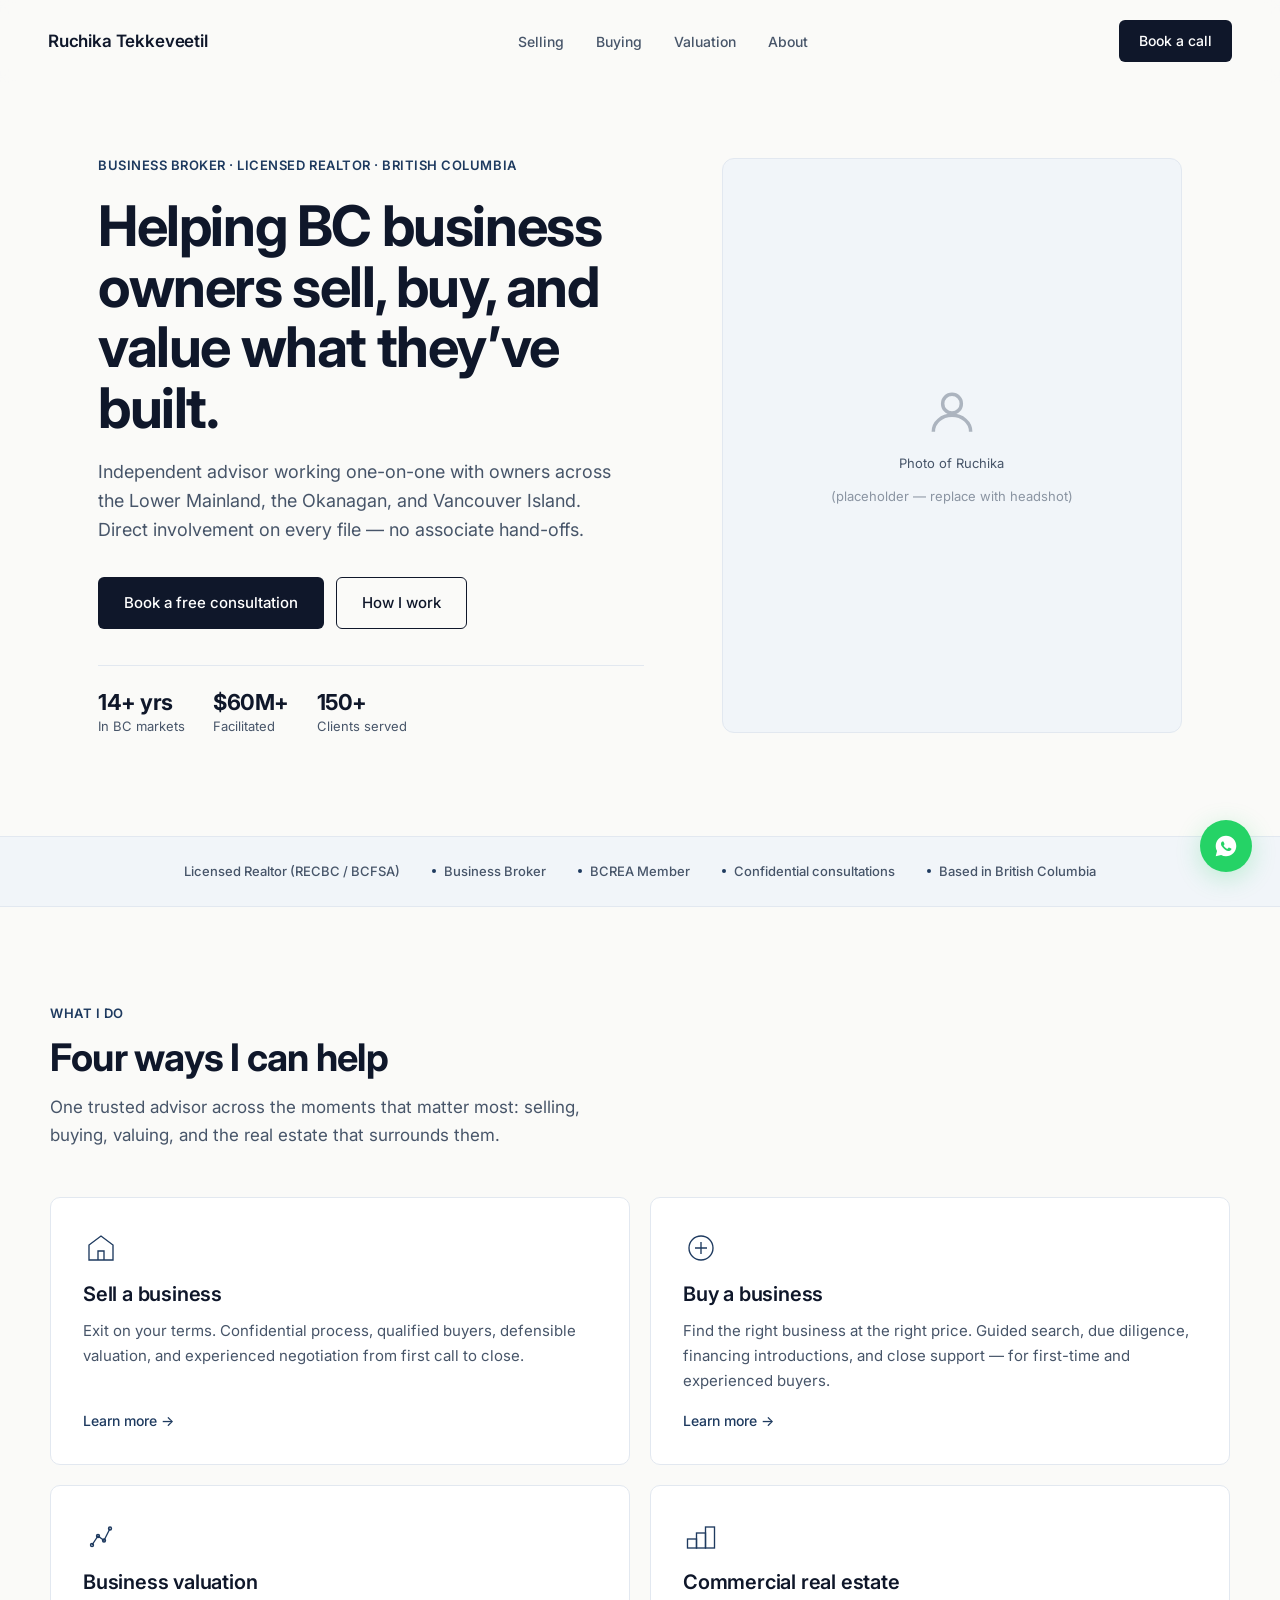
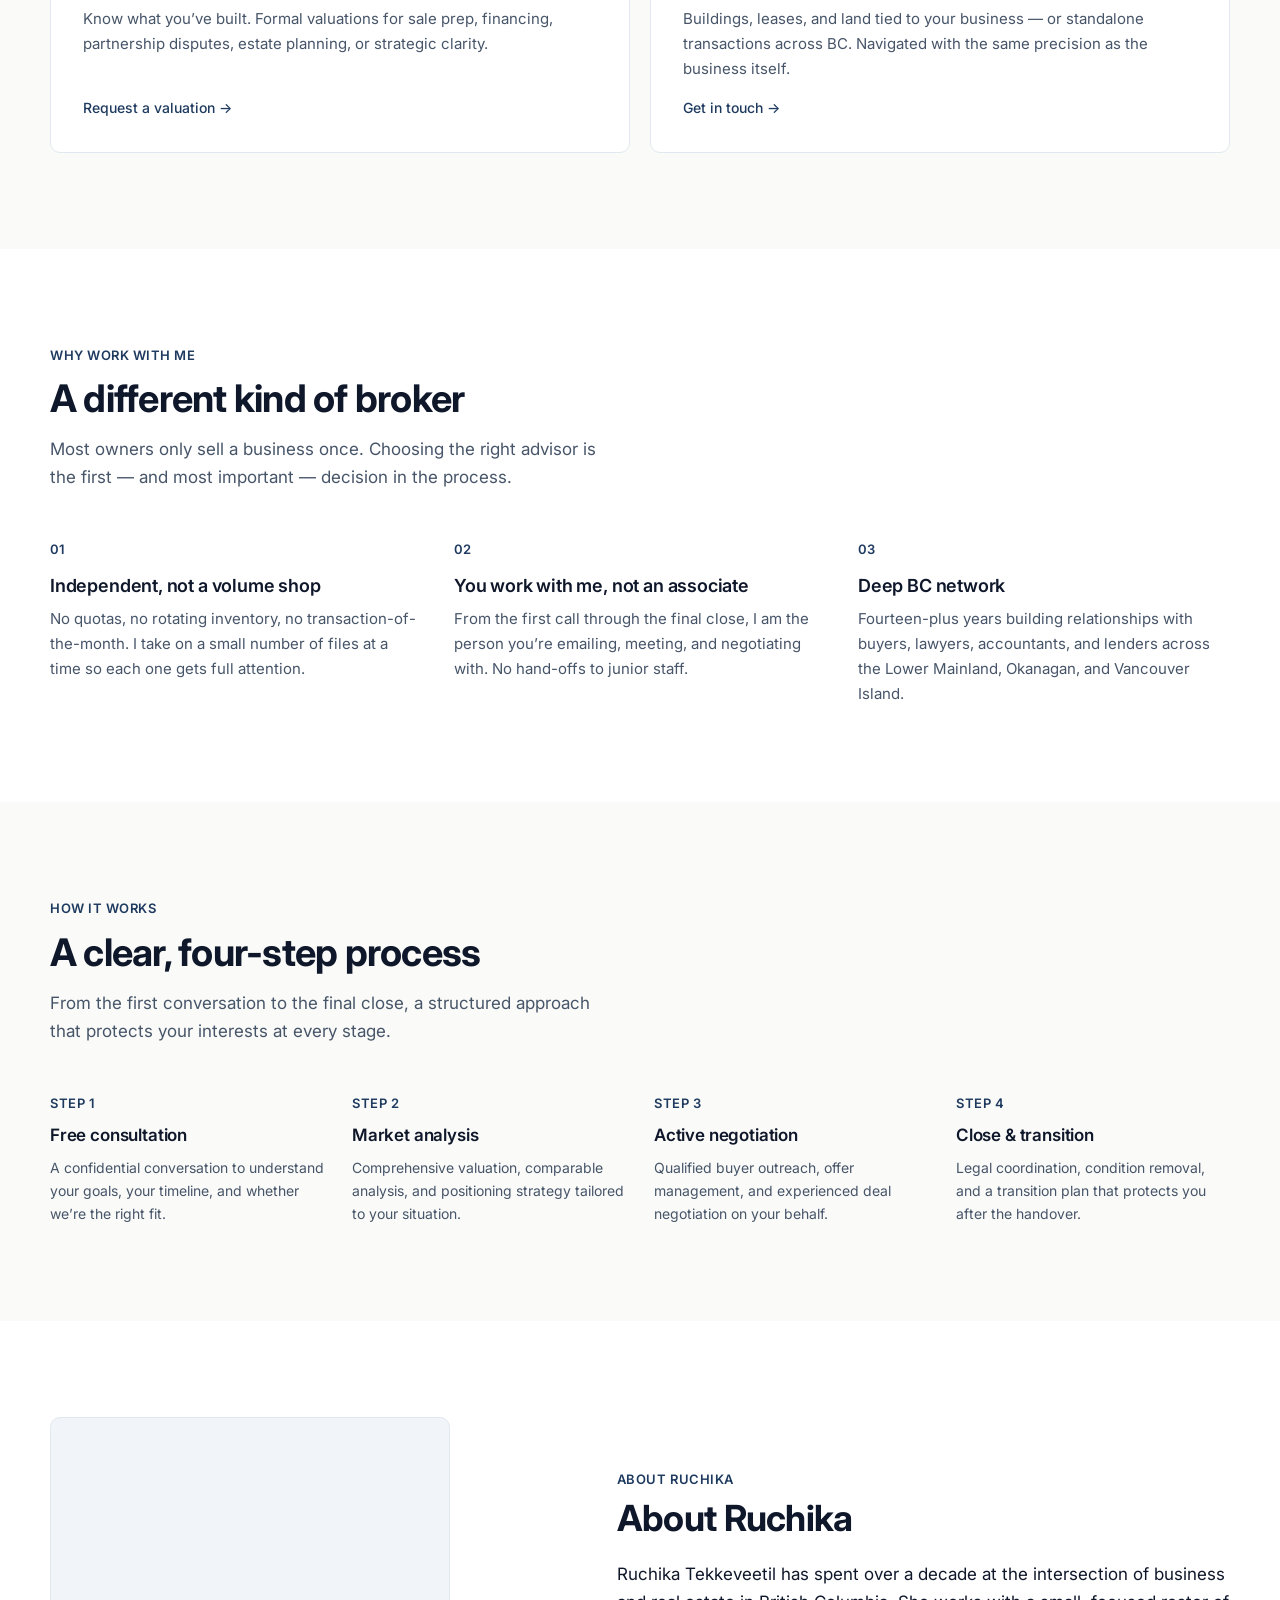
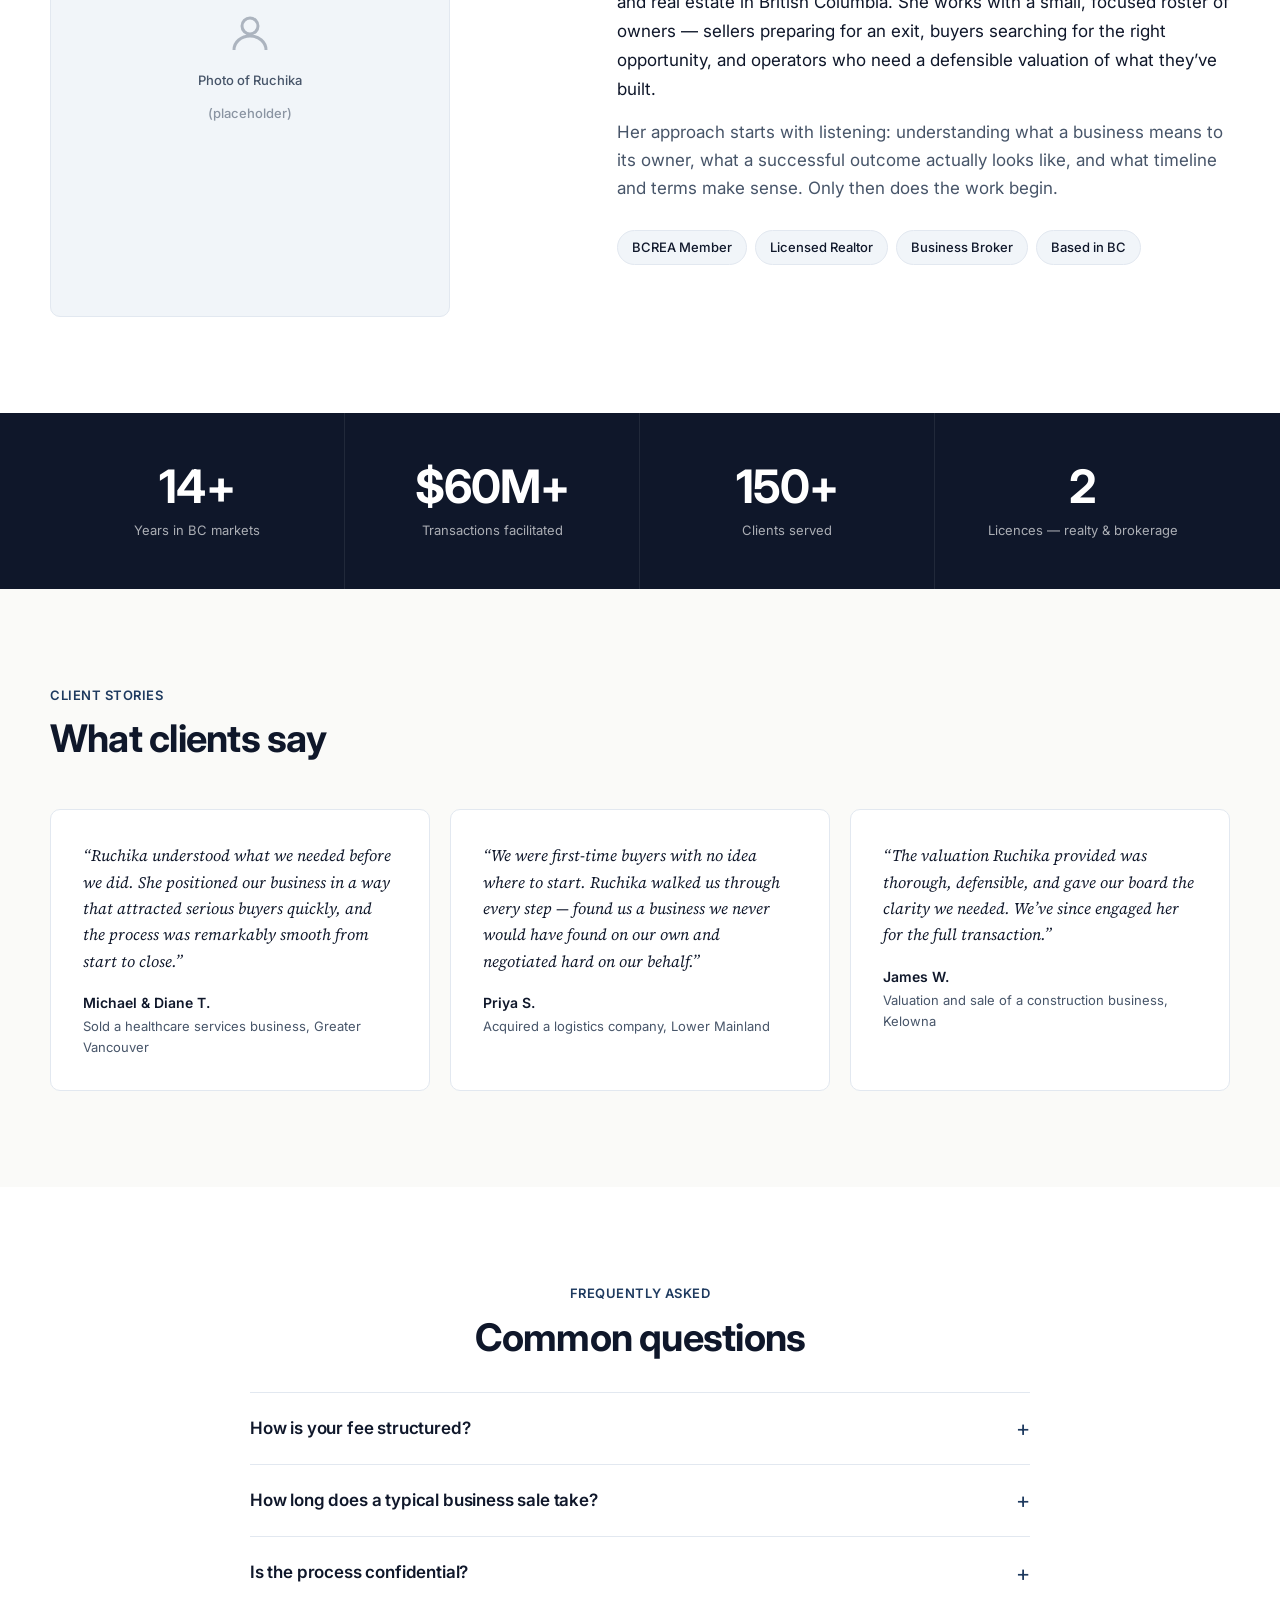
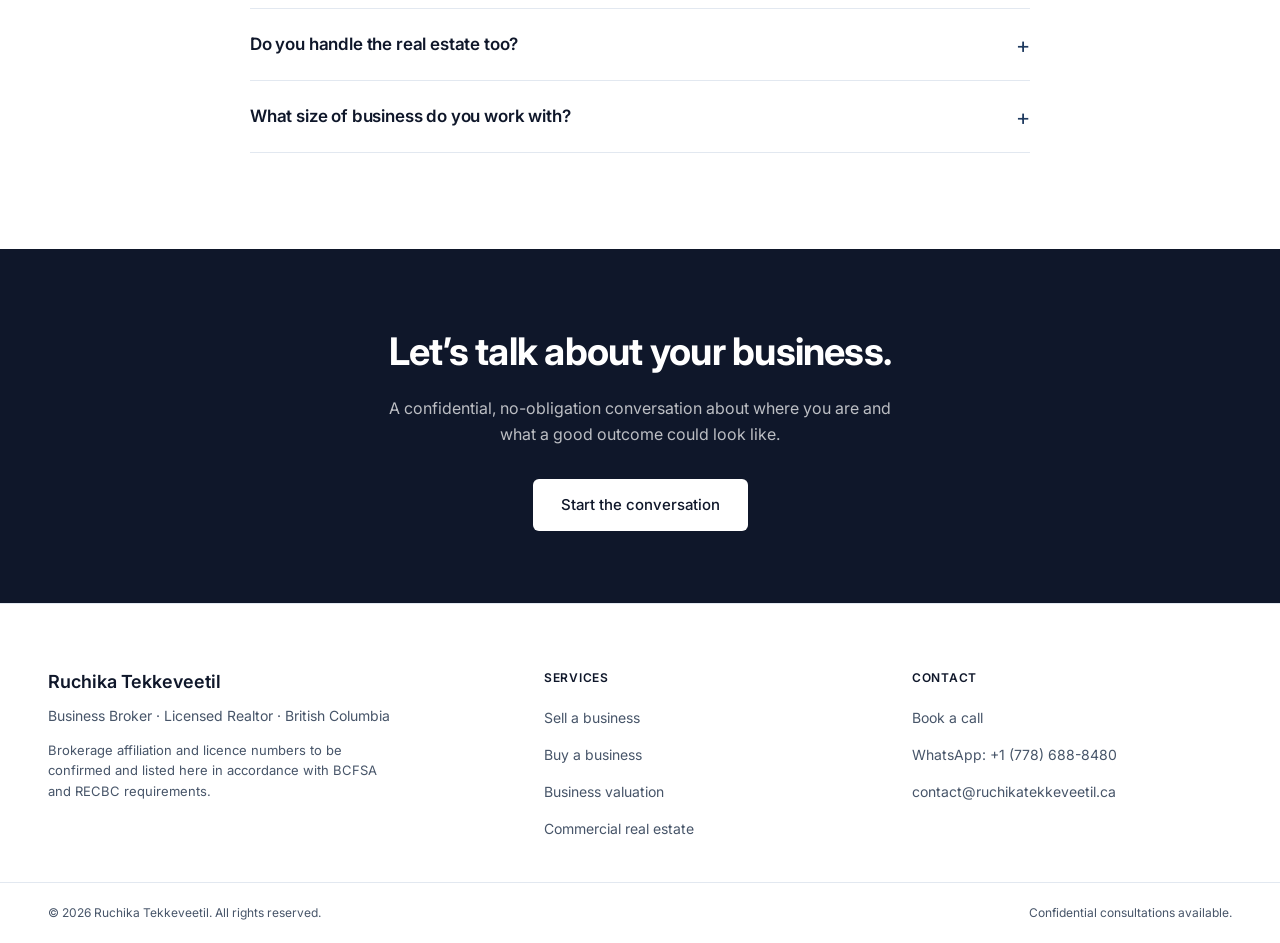
==== index.html @ 6c0f0e24 "Refactor inner pages to match new design system: full working website Rebuilds selling.html, buying." ====
<!DOCTYPE html>
<html lang="en">
<head>
  <meta charset="UTF-8">
  <meta name="viewport" content="width=device-width, initial-scale=1.0">
  <title>Ruchika Tekkeveetil — Business Broker &amp; Realtor, British Columbia</title>
  <meta name="description" content="Ruchika Tekkeveetil helps BC business owners sell, buy, and value what they've built. Independent business broker and licensed realtor based in British Columbia.">
  <link rel="preconnect" href="https://fonts.googleapis.com">
  <link rel="preconnect" href="https://fonts.gstatic.com" crossorigin>
  <link href="https://fonts.googleapis.com/css2?family=Inter:wght@400;500;600;700&family=Source+Serif+4:ital,wght@0,400;1,400&display=swap" rel="stylesheet">
  <link rel="stylesheet" href="style.css">
</head>
<body>

  <!-- Navigation -->
  <nav class="nav" id="nav">
    <a href="index.html" class="nav-brand">Ruchika Tekkeveetil</a>
    <ul class="nav-links" id="navLinks">
      <li><a href="selling.html">Selling</a></li>
      <li><a href="buying.html">Buying</a></li>
      <li><a href="intake.html?type=valuation">Valuation</a></li>
      <li><a href="#about">About</a></li>
    </ul>
    <a href="intake.html" class="nav-cta">Book a call</a>
    <button class="nav-toggle" id="navToggle" aria-label="Toggle menu" aria-expanded="false">
      <span></span><span></span><span></span>
    </button>
  </nav>

  <!-- Hero -->
  <section class="hero" id="top">
    <div class="hero-content">
      <div class="hero-text">
        <p class="hero-eyebrow">Business Broker · Licensed Realtor · British Columbia</p>
        <h1 class="hero-headline">Helping BC business owners sell, buy, and value what they&rsquo;ve built.</h1>
        <p class="hero-sub">
          Independent advisor working one-on-one with owners across the Lower Mainland, the Okanagan, and Vancouver Island. Direct involvement on every file &mdash; no associate hand-offs.
        </p>
        <div class="hero-actions">
          <a href="intake.html" class="btn-primary">Book a free consultation</a>
          <a href="#process" class="btn-outline">How I work</a>
        </div>
        <div class="hero-meta">
          <div class="hero-meta-item">
            <div class="hero-meta-num">14+ yrs</div>
            <div class="hero-meta-lbl">In BC markets</div>
          </div>
          <div class="hero-meta-item">
            <div class="hero-meta-num">$60M+</div>
            <div class="hero-meta-lbl">Facilitated</div>
          </div>
          <div class="hero-meta-item">
            <div class="hero-meta-num">150+</div>
            <div class="hero-meta-lbl">Clients served</div>
          </div>
        </div>
      </div>
      <div class="hero-photo">
        <div class="hero-photo-placeholder">
          <svg viewBox="0 0 24 24" fill="none" stroke="currentColor" stroke-width="1.5" aria-hidden="true">
            <circle cx="12" cy="8" r="4"/><path d="M4 20c0-4 3.6-7 8-7s8 3 8 7"/>
          </svg>
          <span>Photo of Ruchika</span>
          <span style="opacity:0.6">(placeholder &mdash; replace with headshot)</span>
        </div>
      </div>
    </div>
  </section>

  <!-- Trust Band -->
  <section class="trust-band" aria-label="Credentials">
    <div class="trust-band-inner">
      <span class="trust-item">Licensed Realtor (RECBC / BCFSA)</span>
      <span class="trust-item">Business Broker</span>
      <span class="trust-item">BCREA Member</span>
      <span class="trust-item">Confidential consultations</span>
      <span class="trust-item">Based in British Columbia</span>
    </div>
  </section>

  <!-- Services -->
  <section class="section services-bg" id="services">
    <div class="section-inner">
      <div class="section-header reveal">
        <p class="eyebrow">What I do</p>
        <h2 class="section-heading" style="margin-top:12px;font-size:clamp(26px,3vw,38px)">Four ways I can help</h2>
        <p class="body-text muted-text" style="max-width:560px;margin-top:14px">One trusted advisor across the moments that matter most: selling, buying, valuing, and the real estate that surrounds them.</p>
      </div>
      <div class="services-grid">
        <div class="service-card reveal">
          <svg class="service-card-icon" viewBox="0 0 48 48" fill="none" stroke="currentColor" stroke-width="1.8" aria-hidden="true">
            <path d="M8 40V20l16-12 16 12v20H8z"/><path d="M20 40V28h8v12"/>
          </svg>
          <h3 class="service-card-title">Sell a business</h3>
          <p class="service-card-desc">Exit on your terms. Confidential process, qualified buyers, defensible valuation, and experienced negotiation from first call to close.</p>
          <a href="selling.html" class="service-card-link">Learn more &rarr;</a>
        </div>
        <div class="service-card reveal">
          <svg class="service-card-icon" viewBox="0 0 48 48" fill="none" stroke="currentColor" stroke-width="1.8" aria-hidden="true">
            <circle cx="24" cy="24" r="16"/><path d="M16 24h16M24 16v16"/>
          </svg>
          <h3 class="service-card-title">Buy a business</h3>
          <p class="service-card-desc">Find the right business at the right price. Guided search, due diligence, financing introductions, and close support &mdash; for first-time and experienced buyers.</p>
          <a href="buying.html" class="service-card-link">Learn more &rarr;</a>
        </div>
        <div class="service-card reveal">
          <svg class="service-card-icon" viewBox="0 0 48 48" fill="none" stroke="currentColor" stroke-width="1.8" aria-hidden="true">
            <path d="M12 36l8-12 8 6 8-16"/><circle cx="12" cy="36" r="2"/><circle cx="20" cy="24" r="2"/><circle cx="28" cy="30" r="2"/><circle cx="36" cy="14" r="2"/>
          </svg>
          <h3 class="service-card-title">Business valuation</h3>
          <p class="service-card-desc">Know what you&rsquo;ve built. Formal valuations for sale prep, financing, partnership disputes, estate planning, or strategic clarity.</p>
          <a href="intake.html?type=valuation" class="service-card-link">Request a valuation &rarr;</a>
        </div>
        <div class="service-card reveal">
          <svg class="service-card-icon" viewBox="0 0 48 48" fill="none" stroke="currentColor" stroke-width="1.8" aria-hidden="true">
            <rect x="6" y="28" width="12" height="12"/><rect x="18" y="20" width="12" height="20"/><rect x="30" y="12" width="12" height="28"/>
          </svg>
          <h3 class="service-card-title">Commercial real estate</h3>
          <p class="service-card-desc">Buildings, leases, and land tied to your business &mdash; or standalone transactions across BC. Navigated with the same precision as the business itself.</p>
          <a href="intake.html?type=realestate" class="service-card-link">Get in touch &rarr;</a>
        </div>
      </div>
    </div>
  </section>

  <!-- Why work with me -->
  <section class="section why-bg">
    <div class="section-inner">
      <div class="section-header reveal">
        <p class="eyebrow">Why work with me</p>
        <h2 class="section-heading" style="margin-top:12px;font-size:clamp(26px,3vw,38px)">A different kind of broker</h2>
        <p class="body-text muted-text" style="max-width:560px;margin-top:14px">Most owners only sell a business once. Choosing the right advisor is the first &mdash; and most important &mdash; decision in the process.</p>
      </div>
      <div class="why-grid">
        <div class="why-card reveal">
          <div class="why-card-num">01</div>
          <h3 class="why-card-title">Independent, not a volume shop</h3>
          <p class="why-card-desc">No quotas, no rotating inventory, no transaction-of-the-month. I take on a small number of files at a time so each one gets full attention.</p>
        </div>
        <div class="why-card reveal">
          <div class="why-card-num">02</div>
          <h3 class="why-card-title">You work with me, not an associate</h3>
          <p class="why-card-desc">From the first call through the final close, I am the person you&rsquo;re emailing, meeting, and negotiating with. No hand-offs to junior staff.</p>
        </div>
        <div class="why-card reveal">
          <div class="why-card-num">03</div>
          <h3 class="why-card-title">Deep BC network</h3>
          <p class="why-card-desc">Fourteen-plus years building relationships with buyers, lawyers, accountants, and lenders across the Lower Mainland, Okanagan, and Vancouver Island.</p>
        </div>
      </div>
    </div>
  </section>

  <!-- Process -->
  <section class="section process-bg" id="process">
    <div class="section-inner">
      <div class="section-header reveal">
        <p class="eyebrow">How it works</p>
        <h2 class="section-heading" style="margin-top:12px;font-size:clamp(26px,3vw,38px)">A clear, four-step process</h2>
        <p class="body-text muted-text" style="max-width:560px;margin-top:14px">From the first conversation to the final close, a structured approach that protects your interests at every stage.</p>
      </div>
      <div class="process-steps">
        <div class="process-step reveal">
          <div class="process-step-num">Step 1</div>
          <h3 class="process-step-title">Free consultation</h3>
          <p class="process-step-desc">A confidential conversation to understand your goals, your timeline, and whether we&rsquo;re the right fit.</p>
        </div>
        <div class="process-step reveal">
          <div class="process-step-num">Step 2</div>
          <h3 class="process-step-title">Market analysis</h3>
          <p class="process-step-desc">Comprehensive valuation, comparable analysis, and positioning strategy tailored to your situation.</p>
        </div>
        <div class="process-step reveal">
          <div class="process-step-num">Step 3</div>
          <h3 class="process-step-title">Active negotiation</h3>
          <p class="process-step-desc">Qualified buyer outreach, offer management, and experienced deal negotiation on your behalf.</p>
        </div>
        <div class="process-step reveal">
          <div class="process-step-num">Step 4</div>
          <h3 class="process-step-title">Close &amp; transition</h3>
          <p class="process-step-desc">Legal coordination, condition removal, and a transition plan that protects you after the handover.</p>
        </div>
      </div>
    </div>
  </section>

  <!-- About -->
  <section class="section about-bg" id="about">
    <div class="section-inner">
      <div class="about-layout">
        <div class="about-image-wrap reveal">
          <div class="about-image-placeholder">
            <svg viewBox="0 0 24 24" fill="none" stroke="currentColor" stroke-width="1.5" aria-hidden="true">
              <circle cx="12" cy="8" r="4"/><path d="M4 20c0-4 3.6-7 8-7s8 3 8 7"/>
            </svg>
            <span>Photo of Ruchika</span>
            <span style="opacity:0.6">(placeholder)</span>
          </div>
        </div>
        <div class="about-content">
          <p class="eyebrow reveal">About Ruchika</p>
          <h2 class="section-heading reveal">About Ruchika</h2>
          <p class="body-text reveal">
            Ruchika Tekkeveetil has spent over a decade at the intersection of business and real estate in British Columbia. She works with a small, focused roster of owners &mdash; sellers preparing for an exit, buyers searching for the right opportunity, and operators who need a defensible valuation of what they&rsquo;ve built.
          </p>
          <p class="body-text muted-text reveal" style="margin-top:14px">
            Her approach starts with listening: understanding what a business means to its owner, what a successful outcome actually looks like, and what timeline and terms make sense. Only then does the work begin.
          </p>
          <div class="credential-tags reveal">
            <span class="credential-tag">BCREA Member</span>
            <span class="credential-tag">Licensed Realtor</span>
            <span class="credential-tag">Business Broker</span>
            <span class="credential-tag">Based in BC</span>
          </div>
        </div>
      </div>
    </div>
  </section>

  <!-- Stats -->
  <section class="stats-band" id="stats" aria-label="Practice numbers">
    <div class="stats-grid">
      <div class="stat-block">
        <div class="stat-val">14+</div>
        <div class="stat-lbl">Years in BC markets</div>
      </div>
      <div class="stat-block">
        <div class="stat-val">$60M+</div>
        <div class="stat-lbl">Transactions facilitated</div>
      </div>
      <div class="stat-block">
        <div class="stat-val">150+</div>
        <div class="stat-lbl">Clients served</div>
      </div>
      <div class="stat-block">
        <div class="stat-val">2</div>
        <div class="stat-lbl">Licences &mdash; realty &amp; brokerage</div>
      </div>
    </div>
  </section>

  <!-- Testimonials -->
  <section class="section testimonials-bg" id="testimonials">
    <div class="section-inner">
      <div class="section-header reveal">
        <p class="eyebrow">Client stories</p>
        <h2 class="section-heading" style="margin-top:12px;font-size:clamp(26px,3vw,38px)">What clients say</h2>
      </div>
      <div class="testimonials-grid">
        <div class="testimonial-card reveal">
          <p class="testimonial-text">&ldquo;Ruchika understood what we needed before we did. She positioned our business in a way that attracted serious buyers quickly, and the process was remarkably smooth from start to close.&rdquo;</p>
          <div>
            <div class="testimonial-author">Michael &amp; Diane T.</div>
            <div class="testimonial-role">Sold a healthcare services business, Greater Vancouver</div>
          </div>
        </div>
        <div class="testimonial-card reveal">
          <p class="testimonial-text">&ldquo;We were first-time buyers with no idea where to start. Ruchika walked us through every step &mdash; found us a business we never would have found on our own and negotiated hard on our behalf.&rdquo;</p>
          <div>
            <div class="testimonial-author">Priya S.</div>
            <div class="testimonial-role">Acquired a logistics company, Lower Mainland</div>
          </div>
        </div>
        <div class="testimonial-card reveal">
          <p class="testimonial-text">&ldquo;The valuation Ruchika provided was thorough, defensible, and gave our board the clarity we needed. We&rsquo;ve since engaged her for the full transaction.&rdquo;</p>
          <div>
            <div class="testimonial-author">James W.</div>
            <div class="testimonial-role">Valuation and sale of a construction business, Kelowna</div>
          </div>
        </div>
      </div>
    </div>
  </section>

  <!-- FAQ -->
  <section class="section faq-bg" id="faq">
    <div class="section-inner">
      <div class="section-header text-center reveal" style="margin-bottom:32px">
        <p class="eyebrow">Frequently asked</p>
        <h2 class="section-heading" style="margin-top:12px;font-size:clamp(26px,3vw,38px)">Common questions</h2>
      </div>
      <div class="faq-wrap">
        <div class="faq-list">
          <div class="faq-item">
            <button class="faq-question" aria-expanded="false">
              <span>How is your fee structured?</span>
              <span class="faq-icon" aria-hidden="true">+</span>
            </button>
            <div class="faq-answer">
              Most engagements are success-based: a commission on the agreed sale price, payable at close. Valuation-only work is a flat fee. We&rsquo;ll agree on terms in writing before any work begins.
            </div>
          </div>
          <div class="faq-item">
            <button class="faq-question" aria-expanded="false">
              <span>How long does a typical business sale take?</span>
              <span class="faq-icon" aria-hidden="true">+</span>
            </button>
            <div class="faq-answer">
              Most BC sales close in six to twelve months from listing, depending on industry, deal size, and how well-prepared the business is at the start. Preparation is usually where time is gained or lost.
            </div>
          </div>
          <div class="faq-item">
            <button class="faq-question" aria-expanded="false">
              <span>Is the process confidential?</span>
              <span class="faq-icon" aria-hidden="true">+</span>
            </button>
            <div class="faq-answer">
              Yes. Buyers sign a non-disclosure agreement before receiving any identifying information. Staff, customers, and competitors don&rsquo;t learn about a sale until the right time &mdash; usually after close.
            </div>
          </div>
          <div class="faq-item">
            <button class="faq-question" aria-expanded="false">
              <span>Do you handle the real estate too?</span>
              <span class="faq-icon" aria-hidden="true">+</span>
            </button>
            <div class="faq-answer">
              Yes. As a licensed realtor and business broker, I handle the operating business and the real estate that often comes with it &mdash; commercial buildings, leases, and land &mdash; under one engagement.
            </div>
          </div>
          <div class="faq-item">
            <button class="faq-question" aria-expanded="false">
              <span>What size of business do you work with?</span>
              <span class="faq-icon" aria-hidden="true">+</span>
            </button>
            <div class="faq-answer">
              Most clients are BC-based owner-operators with revenues from roughly $500K to $25M. Healthcare, professional services, manufacturing, logistics, trades, and hospitality are the most common.
            </div>
          </div>
        </div>
      </div>
    </div>
  </section>

  <!-- CTA Band -->
  <section class="cta-band">
    <h2 class="cta-band-headline reveal">Let&rsquo;s talk about your business.</h2>
    <p class="cta-band-sub reveal">A confidential, no-obligation conversation about where you are and what a good outcome could look like.</p>
    <a href="intake.html" class="btn-white">Start the conversation</a>
  </section>

  <!-- Footer -->
  <footer>
    <div class="footer">
      <div>
        <div class="footer-brand-name">Ruchika Tekkeveetil</div>
        <div class="footer-brand-tagline">Business Broker · Licensed Realtor · British Columbia</div>
        <div class="footer-brand-note">Brokerage affiliation and licence numbers to be confirmed and listed here in accordance with BCFSA and RECBC requirements.</div>
      </div>
      <div>
        <div class="footer-col-title">Services</div>
        <ul class="footer-links">
          <li><a href="selling.html">Sell a business</a></li>
          <li><a href="buying.html">Buy a business</a></li>
          <li><a href="intake.html?type=valuation">Business valuation</a></li>
          <li><a href="intake.html?type=realestate">Commercial real estate</a></li>
        </ul>
      </div>
      <div>
        <div class="footer-col-title">Contact</div>
        <ul class="footer-links">
          <li><a href="intake.html">Book a call</a></li>
          <li><a href="https://wa.me/17786888480" target="_blank" rel="noopener">WhatsApp: +1 (778) 688-8480</a></li>
          <li><a href="mailto:contact@ruchikatekkeveetil.ca">contact@ruchikatekkeveetil.ca</a></li>
        </ul>
      </div>
    </div>
    <div class="footer-bottom">
      <span>&copy; 2026 Ruchika Tekkeveetil. All rights reserved.</span>
      <span>Confidential consultations available.</span>
    </div>
  </footer>

  <!-- WhatsApp FAB -->
  <a href="https://wa.me/17786888480" class="whatsapp-fab" target="_blank" rel="noopener" aria-label="Chat on WhatsApp">
    <svg viewBox="0 0 28 28" fill="white" aria-hidden="true">
      <path d="M14 2C7.373 2 2 7.373 2 14c0 2.126.553 4.122 1.523 5.853L2 26l6.327-1.497A11.957 11.957 0 0014 26c6.627 0 12-5.373 12-12S20.627 2 14 2zm5.882 16.47c-.247.693-1.455 1.337-1.99 1.368-.536.03-1.04.253-3.503-.73-2.96-1.186-4.85-4.21-4.997-4.403-.148-.193-1.21-1.61-1.21-3.07 0-1.46.765-2.178 1.04-2.475.274-.297.6-.37.8-.37.2 0 .4.002.575.01.185.008.432-.07.676.516.248.59.843 2.04.916 2.188.073.148.12.32.024.515-.1.194-.148.314-.297.483-.148.17-.313.38-.446.51-.148.148-.303.308-.13.605.173.297.77 1.27 1.655 2.057 1.138 1.015 2.098 1.33 2.395 1.478.297.148.47.124.644-.074.173-.197.742-.866.94-1.163.198-.297.396-.247.668-.148.273.1 1.74.82 2.038.97.297.148.495.222.568.346.073.124.073.717-.174 1.41z"/>
    </svg>
  </a>

  <script src="script.js"></script>
</body>
</html>
---- style.css ----
/* ═══════════════════════════════════════════════════════
   Ruchika Tekkeveetil — Business Broker & Realtor, BC
   Shared Stylesheet (refactored toward Jason Roberson direction)
   ═══════════════════════════════════════════════════════ */

@import url('https://fonts.googleapis.com/css2?family=Inter:wght@400;500;600;700&family=Source+Serif+4:ital,wght@0,400;1,400&display=swap');

/* ─── Brand Tokens ─── */
:root {
  --brand-name: "Ruchika Tekkeveetil";
  --brand-title: "Business Broker & Licensed Realtor";
  --brand-location: "British Columbia, Canada";
  --whatsapp-number: "17786888480";

  /* Palette: off-white + slate + restrained BC deep blue */
  --color-bg:           #FAFAF8;
  --color-surface:      #FFFFFF;
  --color-primary:      #0F172A;   /* slate-900 — body & headings */
  --color-accent:       #1E3A5F;   /* BC deep blue — used sparingly */
  --color-text:         #0F172A;
  --color-text-muted:   #475569;   /* slate-600 */
  --color-border:       #E2E8F0;   /* slate-200 */
  --color-surface-alt:  #F1F5F9;   /* slate-100 — for trust band, etc. */

  /* Typography */
  --font-sans:    'Inter', system-ui, -apple-system, 'Segoe UI', Roboto, sans-serif;
  --font-serif:   'Source Serif 4', Georgia, serif;
  --font-display: var(--font-sans);
  --font-heading: var(--font-sans);
  --font-body:    var(--font-sans);

  /* Spacing scale */
  --space-xs:   8px;
  --space-sm:   16px;
  --space-md:   32px;
  --space-lg:   64px;
  --space-xl:   96px;

  /* Transitions */
  --ease-out: cubic-bezier(0.16, 1, 0.3, 1);
  --ease-in-out: cubic-bezier(0.45, 0, 0.55, 1);
}

/* Legacy palette overrides retained but harmless if unused */
body.palette-b { --color-accent: #2D5A40; }
body.palette-c {
  --color-bg: #0D1520; --color-surface: #142030;
  --color-primary: #F2EDE4; --color-text: #D8D0C4;
  --color-text-muted: #8A9BB0; --color-border: #1E2D40;
}

/* ─── Reset & Base ─────────────────────────── */
*, *::before, *::after { box-sizing: border-box; margin: 0; padding: 0; }

html { scroll-behavior: smooth; font-size: 16px; -webkit-text-size-adjust: 100%; }

body {
  background: var(--color-bg);
  color: var(--color-text);
  font-family: var(--font-sans);
  font-size: 17px;
  line-height: 1.6;
  overflow-x: hidden;
  -webkit-font-smoothing: antialiased;
  -moz-osx-font-smoothing: grayscale;
}

img { max-width: 100%; display: block; }
a { color: inherit; text-decoration: none; }
button { cursor: pointer; border: none; background: none; font: inherit; }

/* ─── Navigation ─────────────────────────── */
.nav {
  position: fixed;
  top: 0; left: 0; right: 0;
  z-index: 100;
  padding: 20px 48px;
  display: flex;
  align-items: center;
  justify-content: space-between;
  transition: background 0.25s ease, padding 0.25s ease, border-color 0.25s ease, box-shadow 0.25s ease;
  border-bottom: 1px solid transparent;
  background: rgba(250, 250, 248, 0.85);
  backdrop-filter: saturate(180%) blur(8px);
  -webkit-backdrop-filter: saturate(180%) blur(8px);
}
.nav.scrolled {
  background: rgba(250, 250, 248, 0.96);
  padding: 14px 48px;
  border-color: var(--color-border);
}
.nav-brand {
  font-family: var(--font-sans);
  font-size: 17px;
  font-weight: 600;
  color: var(--color-primary);
  letter-spacing: -0.01em;
  white-space: nowrap;
}
.nav-links {
  display: flex;
  gap: 32px;
  align-items: center;
  list-style: none;
}
.nav-links a {
  font-family: var(--font-sans);
  font-size: 14px;
  font-weight: 500;
  color: var(--color-text-muted);
  transition: color 0.2s ease;
  letter-spacing: 0;
  text-transform: none;
}
.nav-links a:hover { color: var(--color-primary); }
.nav-cta {
  font-family: var(--font-sans);
  font-size: 14px;
  font-weight: 500;
  background: var(--color-primary);
  color: #fff;
  padding: 10px 20px;
  border-radius: 6px;
  transition: background 0.2s ease;
  display: inline-block;
  letter-spacing: 0;
  text-transform: none;
}
.nav-cta:hover { background: var(--color-accent); }

/* Mobile nav toggle */
.nav-toggle {
  display: none;
  flex-direction: column;
  gap: 5px;
  width: 24px;
  padding: 4px 0;
}
.nav-toggle span {
  display: block;
  width: 100%;
  height: 2px;
  background: var(--color-primary);
  transition: all 0.2s ease;
}

@media (max-width: 960px) {
  .nav { padding: 16px 24px; }
  .nav.scrolled { padding: 12px 24px; }
  .nav-links, .nav-cta { display: none; }
  .nav-toggle { display: flex; }
}

.nav.nav--open .nav-links {
  display: flex;
  flex-direction: column;
  gap: 24px;
  position: fixed;
  inset: 0;
  background: var(--color-bg);
  align-items: center;
  justify-content: center;
  z-index: 99;
}
.nav.nav--open .nav-links a { font-size: 18px; font-weight: 500; }
.nav.nav--open .nav-cta {
  display: block;
  position: fixed;
  bottom: 40px;
  left: 50%;
  transform: translateX(-50%);
  z-index: 100;
}

/* ─── Scroll Reveal (subtle) ─────────────────────────── */
.reveal {
  opacity: 0;
  transform: translateY(12px);
  transition: opacity 0.4s ease, transform 0.4s ease;
}
.reveal.visible { opacity: 1; transform: translateY(0); }
.reveal-group > *:nth-child(1) { transition-delay: 0s; }
.reveal-group > *:nth-child(2) { transition-delay: 0.05s; }
.reveal-group > *:nth-child(3) { transition-delay: 0.10s; }
.reveal-group > *:nth-child(4) { transition-delay: 0.15s; }

/* ─── Typography Utilities ─────────────────── */
.eyebrow {
  font-family: var(--font-sans);
  font-size: 13px;
  font-weight: 600;
  letter-spacing: 0.04em;
  text-transform: uppercase;
  color: var(--color-accent);
}
.section-heading {
  font-family: var(--font-sans);
  font-weight: 700;
  color: var(--color-primary);
  line-height: 1.15;
  letter-spacing: -0.02em;
}
.body-text {
  font-family: var(--font-sans);
  color: var(--color-text);
  line-height: 1.7;
  font-size: 17px;
}
.muted-text {
  font-family: var(--font-sans);
  color: var(--color-text-muted);
  line-height: 1.65;
  font-style: normal;
}

/* ─── Buttons ────────────────────────────── */
.btn-primary {
  font-family: var(--font-sans);
  font-size: 15px;
  font-weight: 500;
  letter-spacing: 0;
  text-transform: none;
  background: var(--color-primary);
  color: #fff;
  padding: 14px 26px;
  display: inline-block;
  border-radius: 6px;
  transition: background 0.2s ease;
}
.btn-primary:hover { background: var(--color-accent); }

.btn-outline {
  font-family: var(--font-sans);
  font-size: 15px;
  font-weight: 500;
  letter-spacing: 0;
  text-transform: none;
  background: transparent;
  color: var(--color-primary);
  padding: 13px 25px;
  border: 1px solid var(--color-primary);
  border-radius: 6px;
  display: inline-block;
  transition: background 0.2s ease, color 0.2s ease;
}
.btn-outline:hover { background: var(--color-primary); color: #fff; }

.btn-ghost {
  font-family: var(--font-sans);
  font-size: 14px;
  font-weight: 500;
  letter-spacing: 0;
  text-transform: none;
  color: var(--color-primary);
  display: inline-flex;
  align-items: center;
  gap: 6px;
  padding-bottom: 2px;
  border-bottom: 1px solid var(--color-border);
  transition: border-color 0.2s ease, color 0.2s ease;
}
.btn-ghost:hover { color: var(--color-accent); border-color: var(--color-accent); }

.btn-accent {
  font-family: var(--font-sans);
  font-size: 15px;
  font-weight: 500;
  background: var(--color-accent);
  color: #fff;
  padding: 14px 26px;
  border-radius: 6px;
  display: inline-block;
  transition: opacity 0.2s ease;
}
.btn-accent:hover { opacity: 0.9; }

/* ─── Section Layout ─────────────────────── */
.section {
  padding: var(--space-xl) 48px;
  position: relative;
}
.section--bordered { border-top: 1px solid var(--color-border); }
.section-inner { max-width: 1180px; margin: 0 auto; }

@media (max-width: 960px) {
  .section { padding: 72px 24px; }
}
@media (max-width: 600px) {
  .section { padding: 56px 20px; }
}

/* ─── Cards ──────────────────────────────── */
.card {
  background: var(--color-surface);
  border: 1px solid var(--color-border);
  border-radius: 8px;
  padding: 32px;
  transition: border-color 0.2s ease, box-shadow 0.2s ease;
}
.card:hover {
  border-color: #CBD5E1;
  box-shadow: 0 1px 3px rgba(15,23,42,0.04), 0 4px 16px rgba(15,23,42,0.04);
}

/* ─── Form ───────────────────────────────── */
.form-group { display: flex; flex-direction: column; gap: 6px; margin-bottom: 22px; }
.form-group label {
  font-family: var(--font-sans);
  font-size: 13px;
  font-weight: 500;
  letter-spacing: 0;
  text-transform: none;
  color: var(--color-text-muted);
}
.form-group input,
.form-group select,
.form-group textarea {
  background: var(--color-surface);
  border: 1px solid var(--color-border);
  border-radius: 6px;
  padding: 12px 14px;
  font-family: var(--font-sans);
  font-size: 15px;
  color: var(--color-text);
  outline: none;
  transition: border-color 0.2s ease;
  width: 100%;
  -webkit-appearance: none;
  appearance: none;
}
.form-group input:focus,
.form-group select:focus,
.form-group textarea:focus { border-color: var(--color-accent); }
.form-group input::placeholder,
.form-group textarea::placeholder { color: #94A3B8; }
.form-group textarea { resize: vertical; min-height: 90px; }

/* ─── WhatsApp FAB ───────────────────────── */
.whatsapp-fab {
  position: fixed;
  bottom: 28px;
  right: 28px;
  width: 52px;
  height: 52px;
  background: #25D366;
  border-radius: 50%;
  display: flex;
  align-items: center;
  justify-content: center;
  z-index: 200;
  box-shadow: 0 6px 24px rgba(37, 211, 102, 0.25);
  transition: transform 0.2s ease;
}
.whatsapp-fab:hover { transform: translateY(-2px); }
.whatsapp-fab svg { width: 24px; height: 24px; fill: #fff; }

/* ─── Footer ─────────────────────────────── */
.footer {
  padding: 64px 48px 40px;
  border-top: 1px solid var(--color-border);
  background: var(--color-surface);
  display: grid;
  grid-template-columns: 1.4fr 1fr 1fr;
  gap: 48px;
}
.footer-brand-name {
  font-family: var(--font-sans);
  font-size: 18px;
  font-weight: 600;
  color: var(--color-primary);
  margin-bottom: 8px;
}
.footer-brand-tagline {
  font-family: var(--font-sans);
  font-size: 14px;
  font-weight: 400;
  letter-spacing: 0;
  text-transform: none;
  color: var(--color-text-muted);
  margin-bottom: 12px;
}
.footer-brand-note {
  font-family: var(--font-sans);
  font-size: 13px;
  color: var(--color-text-muted);
  line-height: 1.6;
  max-width: 340px;
}
.footer-col-title {
  font-family: var(--font-sans);
  font-size: 12px;
  font-weight: 600;
  letter-spacing: 0.06em;
  text-transform: uppercase;
  color: var(--color-primary);
  margin-bottom: 16px;
}
.footer-links { list-style: none; display: flex; flex-direction: column; gap: 10px; }
.footer-links a {
  font-family: var(--font-sans);
  font-size: 14px;
  color: var(--color-text-muted);
  font-style: normal;
  transition: color 0.2s ease;
}
.footer-links a:hover { color: var(--color-primary); }
.footer-bottom {
  padding: 20px 48px;
  border-top: 1px solid var(--color-border);
  background: var(--color-surface);
  display: flex;
  justify-content: space-between;
  align-items: center;
  font-family: var(--font-sans);
  font-size: 12px;
  letter-spacing: 0;
  text-transform: none;
  color: var(--color-text-muted);
  gap: 16px;
  flex-wrap: wrap;
}

@media (max-width: 960px) {
  .footer { grid-template-columns: 1fr; padding: 48px 24px 32px; gap: 32px; }
  .footer-bottom { padding: 18px 24px; flex-direction: column; gap: 8px; text-align: center; }
}

/* ─── Utilities ─────────────────────────────── */
.visually-hidden { position: absolute; width: 1px; height: 1px; overflow: hidden; clip: rect(0 0 0 0); white-space: nowrap; }
.text-center { text-align: center; }
.section-header { margin-bottom: 48px; }

/* ─── Hero ───────────────────────────────────── */
.hero {
  position: relative;
  min-height: calc(100vh - 64px);
  display: flex;
  align-items: center;
  overflow: hidden;
  background: var(--color-bg);
  padding-top: 64px;
}
.hero-content {
  position: relative;
  z-index: 2;
  max-width: 1180px;
  margin: 0 auto;
  padding: 56px 48px 64px;
  width: 100%;
  display: grid;
  grid-template-columns: 1.15fr 1fr;
  gap: 64px;
  align-items: center;
}
.hero-text { max-width: 580px; }
.hero-eyebrow {
  font-family: var(--font-sans);
  font-size: 13px;
  font-weight: 600;
  letter-spacing: 0.04em;
  text-transform: uppercase;
  color: var(--color-accent);
  margin-bottom: 20px;
}
.hero-headline {
  font-family: var(--font-sans);
  font-size: clamp(34px, 4.4vw, 56px);
  font-weight: 700;
  line-height: 1.08;
  letter-spacing: -0.025em;
  color: var(--color-primary);
  margin-bottom: 20px;
}
.hero-sub {
  font-family: var(--font-sans);
  font-size: 18px;
  color: var(--color-text-muted);
  max-width: 520px;
  line-height: 1.6;
  margin-bottom: 32px;
}
.hero-actions {
  display: flex;
  gap: 12px;
  flex-wrap: wrap;
  margin-bottom: 36px;
}
.hero-meta {
  display: flex;
  flex-wrap: wrap;
  gap: 28px;
  padding-top: 24px;
  border-top: 1px solid var(--color-border);
}
.hero-meta-item {
  display: flex;
  flex-direction: column;
  gap: 2px;
}
.hero-meta-num {
  font-family: var(--font-sans);
  font-size: 22px;
  font-weight: 700;
  color: var(--color-primary);
  letter-spacing: -0.02em;
  line-height: 1.1;
}
.hero-meta-lbl {
  font-family: var(--font-sans);
  font-size: 13px;
  color: var(--color-text-muted);
  letter-spacing: 0;
  text-transform: none;
}
.hero-photo {
  position: relative;
  aspect-ratio: 4/5;
  background: var(--color-surface-alt);
  border-radius: 12px;
  overflow: hidden;
  border: 1px solid var(--color-border);
  max-width: 460px;
  justify-self: end;
  width: 100%;
}
.hero-photo-placeholder {
  position: absolute;
  inset: 0;
  display: flex;
  flex-direction: column;
  align-items: center;
  justify-content: center;
  gap: 12px;
  color: var(--color-text-muted);
  font-size: 13px;
  text-align: center;
  padding: 24px;
}
.hero-photo-placeholder svg { width: 56px; height: 56px; opacity: 0.4; }
.hero-photo img {
  width: 100%; height: 100%; object-fit: cover;
}

@media (max-width: 960px) {
  .hero { min-height: 0; padding-top: 80px; }
  .hero-content {
    grid-template-columns: 1fr;
    gap: 36px;
    padding: 32px 24px 56px;
  }
  .hero-photo { max-width: 320px; justify-self: start; }
  .hero-headline { font-size: clamp(30px, 7vw, 40px); }
  .hero-meta { gap: 20px; }
}

/* ─── Trust Band ─────────────────────────────── */
.trust-band {
  background: var(--color-surface-alt);
  padding: 24px 48px;
  border-top: 1px solid var(--color-border);
  border-bottom: 1px solid var(--color-border);
}
.trust-band-inner {
  max-width: 1180px;
  margin: 0 auto;
  display: flex;
  flex-wrap: wrap;
  align-items: center;
  justify-content: center;
  gap: 12px 32px;
}
.trust-item {
  font-family: var(--font-sans);
  font-size: 13px;
  font-weight: 500;
  color: var(--color-text-muted);
  display: inline-flex;
  align-items: center;
  gap: 8px;
}
.trust-item::before {
  content: '';
  width: 4px;
  height: 4px;
  border-radius: 50%;
  background: var(--color-accent);
  display: inline-block;
}
.trust-item:first-child::before { display: none; }
@media (max-width: 700px) {
  .trust-band { padding: 20px 24px; }
  .trust-band-inner { gap: 8px 20px; font-size: 12px; }
  .trust-item { font-size: 12px; }
}

/* ─── Services ───────────────────────────────── */
.services-bg { background: var(--color-bg); }
.services-grid {
  display: grid;
  grid-template-columns: repeat(2, 1fr);
  gap: 20px;
  margin-top: 8px;
}
.service-card {
  background: var(--color-surface);
  border: 1px solid var(--color-border);
  border-radius: 10px;
  padding: 32px;
  transition: border-color 0.2s ease, box-shadow 0.2s ease, transform 0.2s ease;
  display: flex;
  flex-direction: column;
  gap: 12px;
}
.service-card:hover {
  border-color: #CBD5E1;
  box-shadow: 0 1px 3px rgba(15,23,42,0.04), 0 6px 20px rgba(15,23,42,0.05);
}
.service-card-icon {
  width: 36px; height: 36px;
  color: var(--color-accent);
  margin-bottom: 4px;
}
.service-card-title {
  font-family: var(--font-sans);
  font-size: 20px;
  font-weight: 600;
  color: var(--color-primary);
  letter-spacing: -0.01em;
  line-height: 1.25;
}
.service-card-desc {
  font-family: var(--font-sans);
  font-size: 15px;
  color: var(--color-text-muted);
  line-height: 1.65;
  flex: 1;
}
.service-card-link {
  font-family: var(--font-sans);
  font-size: 14px;
  font-weight: 500;
  letter-spacing: 0;
  text-transform: none;
  color: var(--color-accent);
  display: inline-flex;
  align-items: center;
  gap: 4px;
  margin-top: 4px;
  transition: gap 0.2s ease;
}
.service-card-link:hover { gap: 10px; }

@media (max-width: 768px) {
  .services-grid { grid-template-columns: 1fr; gap: 14px; }
  .service-card { padding: 26px; }
}

/* ─── Why Me ───────────────────────────────── */
.why-bg { background: var(--color-surface); }
.why-grid {
  display: grid;
  grid-template-columns: repeat(3, 1fr);
  gap: 32px;
  margin-top: 8px;
}
.why-card {
  display: flex;
  flex-direction: column;
  gap: 10px;
}
.why-card-num {
  font-family: var(--font-sans);
  font-size: 13px;
  font-weight: 600;
  color: var(--color-accent);
  margin-bottom: 4px;
}
.why-card-title {
  font-family: var(--font-sans);
  font-size: 18px;
  font-weight: 600;
  color: var(--color-primary);
  letter-spacing: -0.01em;
  line-height: 1.3;
}
.why-card-desc {
  font-family: var(--font-sans);
  font-size: 15px;
  color: var(--color-text-muted);
  line-height: 1.65;
}
@media (max-width: 768px) {
  .why-grid { grid-template-columns: 1fr; gap: 24px; }
}

/* ─── Process ────────────────────────────────── */
.process-bg { background: var(--color-bg); }
.process-steps {
  display: grid;
  grid-template-columns: repeat(4, 1fr);
  gap: 28px;
  margin-top: 8px;
}
.process-step {
  padding: 0;
  display: flex;
  flex-direction: column;
  gap: 10px;
}
.process-step-num {
  font-family: var(--font-sans);
  font-size: 13px;
  font-weight: 600;
  color: var(--color-accent);
  text-transform: uppercase;
  letter-spacing: 0.04em;
}
.process-step-title {
  font-family: var(--font-sans);
  font-size: 17px;
  font-weight: 600;
  color: var(--color-primary);
  letter-spacing: -0.01em;
  line-height: 1.3;
}
.process-step-desc {
  font-family: var(--font-sans);
  font-size: 14px;
  color: var(--color-text-muted);
  line-height: 1.65;
}
@media (max-width: 768px) {
  .process-steps { grid-template-columns: repeat(2, 1fr); gap: 24px; }
}
@media (max-width: 480px) {
  .process-steps { grid-template-columns: 1fr; }
}

/* ─── About ──────────────────────────────────── */
.about-bg { background: var(--color-surface); }
.about-layout {
  display: grid;
  grid-template-columns: 1fr 1.2fr;
  gap: 56px;
  align-items: center;
}
.about-image-wrap {
  position: relative;
  aspect-ratio: 4/5;
  background: var(--color-surface-alt);
  border: 1px solid var(--color-border);
  border-radius: 10px;
  overflow: hidden;
  max-width: 400px;
}
.about-image-placeholder {
  position: absolute;
  inset: 0;
  display: flex;
  flex-direction: column;
  align-items: center;
  justify-content: center;
  gap: 12px;
  font-family: var(--font-sans);
  font-size: 13px;
  font-weight: 500;
  letter-spacing: 0;
  text-transform: none;
  color: var(--color-text-muted);
  text-align: center;
  padding: 24px;
}
.about-image-placeholder svg { width: 48px; height: 48px; opacity: 0.4; }
.about-image-wrap img { width: 100%; height: 100%; object-fit: cover; }
.about-content { display: flex; flex-direction: column; gap: 0; }
.about-content .section-heading { margin: 8px 0 20px; font-size: clamp(26px, 3vw, 36px); }
.about-content .body-text + .body-text { margin-top: 14px; }
.credential-tags {
  display: flex;
  flex-wrap: wrap;
  gap: 8px;
  margin-top: 28px;
}
.credential-tag {
  font-family: var(--font-sans);
  font-size: 13px;
  font-weight: 500;
  letter-spacing: 0;
  text-transform: none;
  color: var(--color-primary);
  background: var(--color-surface-alt);
  border: 1px solid var(--color-border);
  border-radius: 999px;
  padding: 6px 14px;
}
@media (max-width: 900px) {
  .about-layout { grid-template-columns: 1fr; gap: 36px; }
  .about-image-wrap { max-width: 280px; }
}

/* ─── Stats Band ─────────────────────────────── */
.stats-band { background: var(--color-primary); }
.stats-band .section-inner { max-width: none; padding: 0; }
.stats-grid {
  display: grid;
  grid-template-columns: repeat(4, 1fr);
  max-width: 1180px;
  margin: 0 auto;
}
.stat-block {
  padding: 48px 28px;
  border-right: 1px solid rgba(255,255,255,0.08);
  text-align: center;
}
.stat-block:last-child { border-right: none; }
.stat-val {
  font-family: var(--font-sans);
  font-size: clamp(32px, 3.6vw, 48px);
  font-weight: 700;
  color: #FFFFFF;
  letter-spacing: -0.02em;
  line-height: 1.1;
  margin-bottom: 8px;
}
.stat-lbl {
  font-family: var(--font-sans);
  font-size: 13px;
  color: rgba(255,255,255,0.65);
  text-transform: none;
  letter-spacing: 0;
}
@media (max-width: 768px) {
  .stats-grid { grid-template-columns: repeat(2, 1fr); }
  .stat-block { border-bottom: 1px solid rgba(255,255,255,0.08); padding: 36px 20px; }
  .stat-block:nth-child(even) { border-right: none; }
  .stat-block:nth-last-child(-n+2) { border-bottom: none; }
}

/* ─── Testimonials ───────────────────────────── */
.testimonials-bg { background: var(--color-bg); }
.testimonials-grid {
  display: grid;
  grid-template-columns: repeat(3, 1fr);
  gap: 20px;
}
.testimonial-card {
  background: var(--color-surface);
  border: 1px solid var(--color-border);
  border-radius: 10px;
  padding: 32px;
  display: flex;
  flex-direction: column;
  gap: 18px;
}
.testimonial-text {
  font-family: var(--font-serif);
  font-size: 16px;
  font-style: italic;
  color: var(--color-primary);
  line-height: 1.65;
}
.testimonial-author {
  font-family: var(--font-sans);
  font-size: 14px;
  font-weight: 600;
  letter-spacing: 0;
  text-transform: none;
  color: var(--color-primary);
  margin-top: auto;
}
.testimonial-role {
  font-family: var(--font-sans);
  font-size: 13px;
  color: var(--color-text-muted);
  font-style: normal;
  margin-top: 2px;
}
@media (max-width: 900px) {
  .testimonials-grid { grid-template-columns: 1fr; max-width: 560px; margin: 0 auto; }
}

/* ─── FAQ ────────────────────────────────────── */
.faq-bg { background: var(--color-surface); }
.faq-wrap { max-width: 780px; margin: 0 auto; }
.faq-list { display: flex; flex-direction: column; gap: 0; }
.faq-item { border-bottom: 1px solid var(--color-border); }
.faq-item:first-child { border-top: 1px solid var(--color-border); }
.faq-question {
  width: 100%;
  background: none;
  border: none;
  text-align: left;
  padding: 22px 0;
  font-family: var(--font-sans);
  font-size: 17px;
  font-weight: 600;
  color: var(--color-primary);
  cursor: pointer;
  display: flex;
  justify-content: space-between;
  align-items: center;
  gap: 16px;
  letter-spacing: -0.01em;
}
.faq-question:hover { color: var(--color-accent); }
.faq-icon {
  font-family: var(--font-sans);
  font-size: 22px;
  font-weight: 400;
  color: var(--color-accent);
  line-height: 1;
  flex-shrink: 0;
  transition: transform 0.2s ease;
}
.faq-item.is-open .faq-icon { transform: rotate(45deg); }
.faq-answer {
  display: none;
  font-family: var(--font-sans);
  font-size: 15px;
  color: var(--color-text-muted);
  line-height: 1.7;
  padding-bottom: 22px;
  max-width: 680px;
}
.faq-item.is-open .faq-answer { display: block; }

/* ─── CTA Band ───────────────────────────────── */
.cta-band {
  background: var(--color-primary);
  padding: 72px 48px;
  text-align: center;
}
.cta-band-headline {
  font-family: var(--font-sans);
  font-size: clamp(26px, 3.4vw, 38px);
  color: #FFFFFF;
  margin-bottom: 14px;
  font-weight: 700;
  letter-spacing: -0.02em;
}
.cta-band-sub {
  font-family: var(--font-sans);
  font-size: 16px;
  color: rgba(255,255,255,0.72);
  margin-bottom: 32px;
  max-width: 520px;
  margin-left: auto;
  margin-right: auto;
  line-height: 1.6;
}
.btn-white {
  background: #FFFFFF;
  color: var(--color-primary);
  padding: 14px 28px;
  font-family: var(--font-sans);
  font-size: 15px;
  font-weight: 500;
  letter-spacing: 0;
  text-transform: none;
  display: inline-block;
  text-decoration: none;
  border-radius: 6px;
  transition: background 0.2s, color 0.2s;
  border: none;
  cursor: pointer;
}
.btn-white:hover { background: var(--color-accent); color: #FFFFFF; }
@media (max-width: 768px) { .cta-band { padding: 56px 24px; } }

/* ───────────────────────────────────────────────
   Inner-page styles (selling/buying/intake)
   Retained with new tokens — visually compatible
   but copy/structure to be revisited in follow-up.
   ─────────────────────────────────────────────── */

.page-hero {
  position: relative;
  padding: 120px 48px 72px;
  background: var(--color-primary);
  overflow: hidden;
}
.page-hero-inner { position: relative; z-index: 1; max-width: 1180px; margin: 0 auto; }
.page-hero-eyebrow {
  font-family: var(--font-sans);
  font-size: 13px;
  font-weight: 600;
  letter-spacing: 0.04em;
  text-transform: uppercase;
  color: rgba(255,255,255,0.65);
  margin-bottom: 18px;
}
.page-hero-title {
  font-family: var(--font-sans);
  font-size: clamp(32px, 4.5vw, 52px);
  font-weight: 700;
  color: #FFFFFF;
  line-height: 1.1;
  letter-spacing: -0.02em;
  max-width: 760px;
  margin-bottom: 18px;
}
.page-hero-title em { font-style: normal; color: #FFFFFF; }
.page-hero-sub {
  font-family: var(--font-sans);
  font-size: 17px;
  color: rgba(255,255,255,0.72);
  max-width: 580px;
  line-height: 1.65;
  margin-bottom: 36px;
}
@media (max-width: 768px) { .page-hero { padding: 96px 24px 56px; } }

.process-list { display: flex; flex-direction: column; gap: 0; }
.process-list-item {
  display: grid;
  grid-template-columns: 64px 1fr;
  gap: 24px;
  padding: 32px 0;
  border-bottom: 1px solid var(--color-border);
  align-items: start;
}
.process-list-item:first-child { border-top: 1px solid var(--color-border); }
.process-list-num {
  font-family: var(--font-sans);
  font-size: 28px;
  font-weight: 700;
  color: var(--color-accent);
  line-height: 1;
  letter-spacing: -0.02em;
}
.process-list-content-title {
  font-family: var(--font-sans);
  font-size: 18px;
  font-weight: 600;
  color: var(--color-primary);
  margin-bottom: 6px;
  letter-spacing: -0.01em;
}
.process-list-content-desc {
  font-family: var(--font-sans);
  font-size: 15px;
  color: var(--color-text-muted);
  line-height: 1.7;
}
@media (max-width: 600px) {
  .process-list-item { grid-template-columns: 1fr; gap: 4px; }
  .process-list-num { font-size: 22px; }
}

.highlight-grid {
  display: grid;
  grid-template-columns: repeat(3, 1fr);
  gap: 16px;
  margin-top: 32px;
}
.highlight-box {
  background: var(--color-surface);
  border: 1px solid var(--color-border);
  border-radius: 8px;
  padding: 24px;
  border-left: 3px solid var(--color-accent);
}
.highlight-box-title {
  font-family: var(--font-sans);
  font-size: 16px;
  font-weight: 600;
  color: var(--color-primary);
  margin-bottom: 8px;
}
.highlight-box-desc {
  font-family: var(--font-sans);
  font-size: 14px;
  color: var(--color-text-muted);
  line-height: 1.65;
}
@media (max-width: 768px) { .highlight-grid { grid-template-columns: 1fr; } }

/* Intake form page */
.intake-page { min-height: 100vh; background: var(--color-bg); display: flex; flex-direction: column; }
.intake-hero {
  background: var(--color-primary);
  padding: 72px 48px 48px;
  color: #FFFFFF;
}
.intake-hero-eyebrow {
  font-family: var(--font-sans);
  font-size: 13px;
  font-weight: 600;
  letter-spacing: 0.04em;
  text-transform: uppercase;
  color: rgba(255,255,255,0.65);
  margin-bottom: 14px;
}
.intake-hero-title {
  font-family: var(--font-sans);
  font-size: clamp(28px, 3.6vw, 40px);
  font-weight: 700;
  line-height: 1.15;
  letter-spacing: -0.02em;
  margin-bottom: 10px;
  color: #FFFFFF;
}
.intake-hero-title em { font-style: normal; color: #FFFFFF; }
.intake-hero-sub {
  font-family: var(--font-sans);
  font-size: 15px;
  color: rgba(255,255,255,0.65);
}
.form-progress {
  display: flex;
  align-items: center;
  gap: 0;
  padding: 0 48px 32px;
  background: var(--color-primary);
}
.progress-step {
  display: flex;
  align-items: center;
  gap: 10px;
  font-family: var(--font-sans);
  font-size: 12px;
  font-weight: 500;
  letter-spacing: 0;
  text-transform: none;
  color: rgba(255,255,255,0.45);
  transition: color 0.2s;
}
.progress-step.is-active { color: #FFFFFF; }
.progress-step.is-done { color: rgba(255,255,255,0.7); }
.progress-dot {
  width: 26px; height: 26px;
  border-radius: 50%;
  border: 1px solid rgba(255,255,255,0.2);
  display: flex; align-items: center; justify-content: center;
  font-size: 11px;
  transition: background 0.2s, border-color 0.2s, color 0.2s;
  color: rgba(255,255,255,0.45);
}
.progress-step.is-active .progress-dot {
  background: #FFFFFF;
  border-color: #FFFFFF;
  color: var(--color-primary);
}
.progress-step.is-done .progress-dot {
  background: rgba(255,255,255,0.15);
  border-color: rgba(255,255,255,0.25);
  color: rgba(255,255,255,0.7);
}
.progress-connector { flex: 1; height: 1px; background: rgba(255,255,255,0.15); max-width: 80px; }
.intake-body { flex: 1; max-width: 760px; margin: 0 auto; padding: 56px 48px 80px; width: 100%; }
.form-step { display: none; }
.form-step.is-active { display: block; animation: stepIn 0.3s var(--ease-out); }
@keyframes stepIn { from { opacity: 0; transform: translateX(12px); } to { opacity: 1; transform: translateX(0); } }
.form-step-title {
  font-family: var(--font-sans);
  font-size: 24px;
  font-weight: 700;
  color: var(--color-primary);
  margin-bottom: 6px;
  letter-spacing: -0.02em;
}
.form-step-sub {
  font-family: var(--font-sans);
  font-size: 15px;
  color: var(--color-text-muted);
  margin-bottom: 32px;
}
.form-row { display: grid; grid-template-columns: 1fr 1fr; gap: 20px; margin-bottom: 20px; }
.form-row.full { grid-template-columns: 1fr; }
.inquiry-options { display: grid; grid-template-columns: repeat(2, 1fr); gap: 10px; margin-bottom: 0; }
.inquiry-option { position: relative; }
.inquiry-option input[type="radio"] { position: absolute; opacity: 0; width: 0; height: 0; }
.inquiry-option label {
  display: flex;
  flex-direction: column;
  gap: 4px;
  border: 1px solid var(--color-border);
  border-radius: 8px;
  padding: 16px 18px;
  cursor: pointer;
  transition: border-color 0.2s, background 0.2s;
  font-family: var(--font-sans);
  font-size: 14px;
  color: var(--color-text);
}
.inquiry-option input:checked + label {
  border-color: var(--color-accent);
  background: rgba(30, 58, 95, 0.04);
}
.inquiry-option label strong {
  font-family: var(--font-sans);
  font-size: 15px;
  font-weight: 600;
  color: var(--color-primary);
  display: block;
}
.inquiry-option label span {
  font-family: var(--font-sans);
  font-size: 13px;
  color: var(--color-text-muted);
  display: block;
}
.check-group { display: flex; flex-direction: column; gap: 10px; }
.check-item { display: flex; align-items: center; gap: 10px; cursor: pointer; }
.check-item input[type="checkbox"] { width: 18px; height: 18px; accent-color: var(--color-accent); cursor: pointer; flex-shrink: 0; }
.check-item span { font-family: var(--font-sans); font-size: 15px; color: var(--color-text); }
.branch-fields { display: none; }
.branch-fields.is-active { display: block; animation: stepIn 0.3s var(--ease-out); }
.form-nav {
  display: flex;
  justify-content: space-between;
  align-items: center;
  margin-top: 36px;
  padding-top: 24px;
  border-top: 1px solid var(--color-border);
}
.btn-back {
  background: none;
  border: none;
  font-family: var(--font-sans);
  font-size: 14px;
  font-weight: 500;
  color: var(--color-text-muted);
  cursor: pointer;
  display: flex;
  align-items: center;
  gap: 6px;
  transition: color 0.2s;
  padding: 0;
}
.btn-back:hover { color: var(--color-primary); }
.btn-next {
  background: var(--color-primary);
  color: #FFFFFF;
  border: none;
  border-radius: 6px;
  padding: 12px 24px;
  font-family: var(--font-sans);
  font-size: 14px;
  font-weight: 500;
  cursor: pointer;
  transition: background 0.2s;
}
.btn-next:hover { background: var(--color-accent); }
.btn-submit {
  background: var(--color-accent);
  color: #FFFFFF;
  border: none;
  border-radius: 6px;
  padding: 14px 30px;
  font-family: var(--font-sans);
  font-size: 15px;
  font-weight: 500;
  cursor: pointer;
  transition: background 0.2s;
}
.btn-submit:hover { background: var(--color-primary); }
.btn-submit:disabled { opacity: 0.55; cursor: not-allowed; }
.form-success { display: none; text-align: center; padding: 56px 32px; }
.form-success.is-visible { display: block; animation: stepIn 0.4s var(--ease-out); }
.success-icon {
  width: 64px; height: 64px;
  border-radius: 50%;
  border: 1px solid var(--color-accent);
  display: flex; align-items: center; justify-content: center;
  margin: 0 auto 24px;
  font-size: 22px;
  color: var(--color-accent);
}
.success-title {
  font-family: var(--font-sans);
  font-size: 28px;
  font-weight: 700;
  color: var(--color-primary);
  margin-bottom: 12px;
  letter-spacing: -0.02em;
}
.success-msg {
  font-family: var(--font-sans);
  font-size: 15px;
  color: var(--color-text-muted);
  line-height: 1.7;
  max-width: 440px;
  margin: 0 auto;
}
.success-msg a { color: var(--color-accent); }
.form-group input.error,
.form-group select.error { border-color: #C0392B; }
.field-error {
  font-family: var(--font-sans);
  font-size: 12px;
  color: #C0392B;
  display: none;
  margin-top: 4px;
}
.field-error.visible { display: block; }
.inquiry-error {
  font-family: var(--font-sans);
  font-size: 12px;
  color: #C0392B;
  display: none;
  margin-top: 8px;
}
.inquiry-error.visible { display: block; }
@media (max-width: 768px) {
  .intake-hero { padding: 64px 24px 36px; }
  .form-progress { padding: 0 24px 28px; }
  .intake-body { padding: 40px 20px 64px; }
  .form-row { grid-template-columns: 1fr; }
  .inquiry-options { grid-template-columns: 1fr; }
  .progress-connector { max-width: 32px; }
}
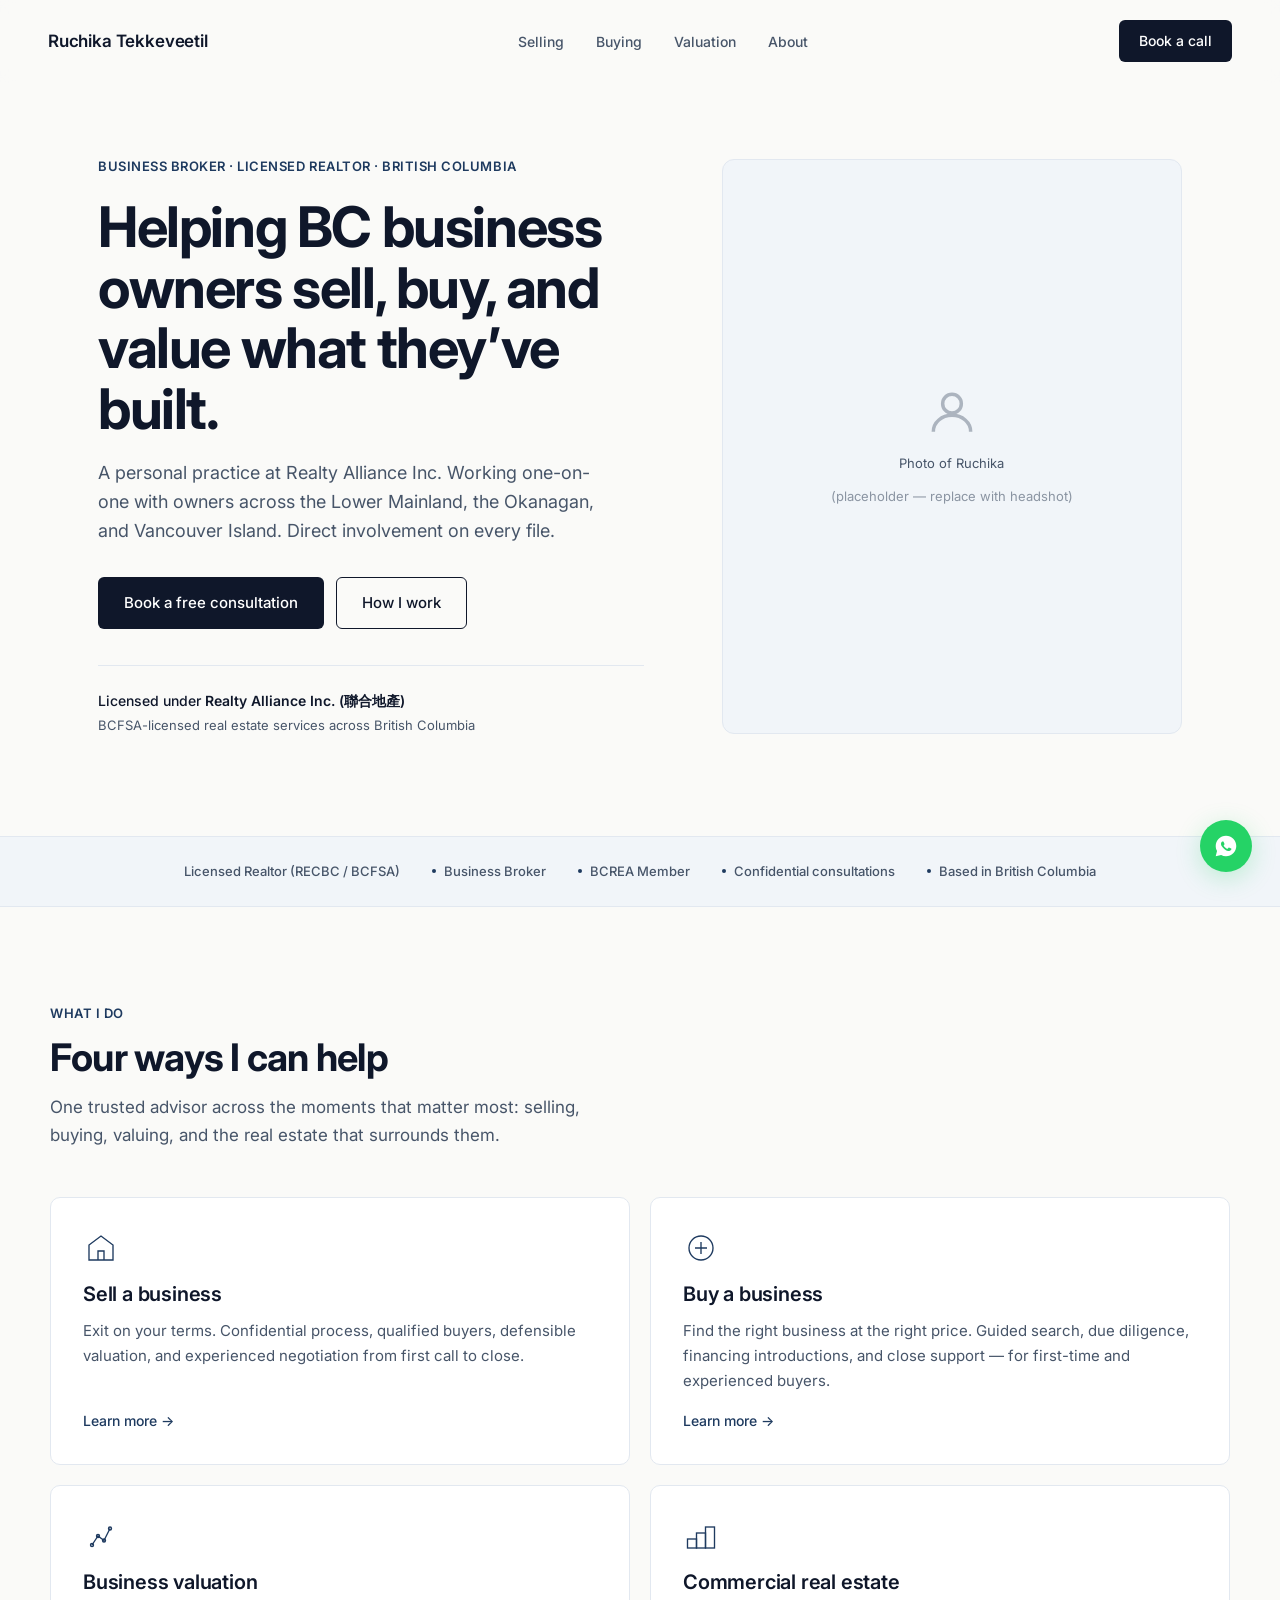
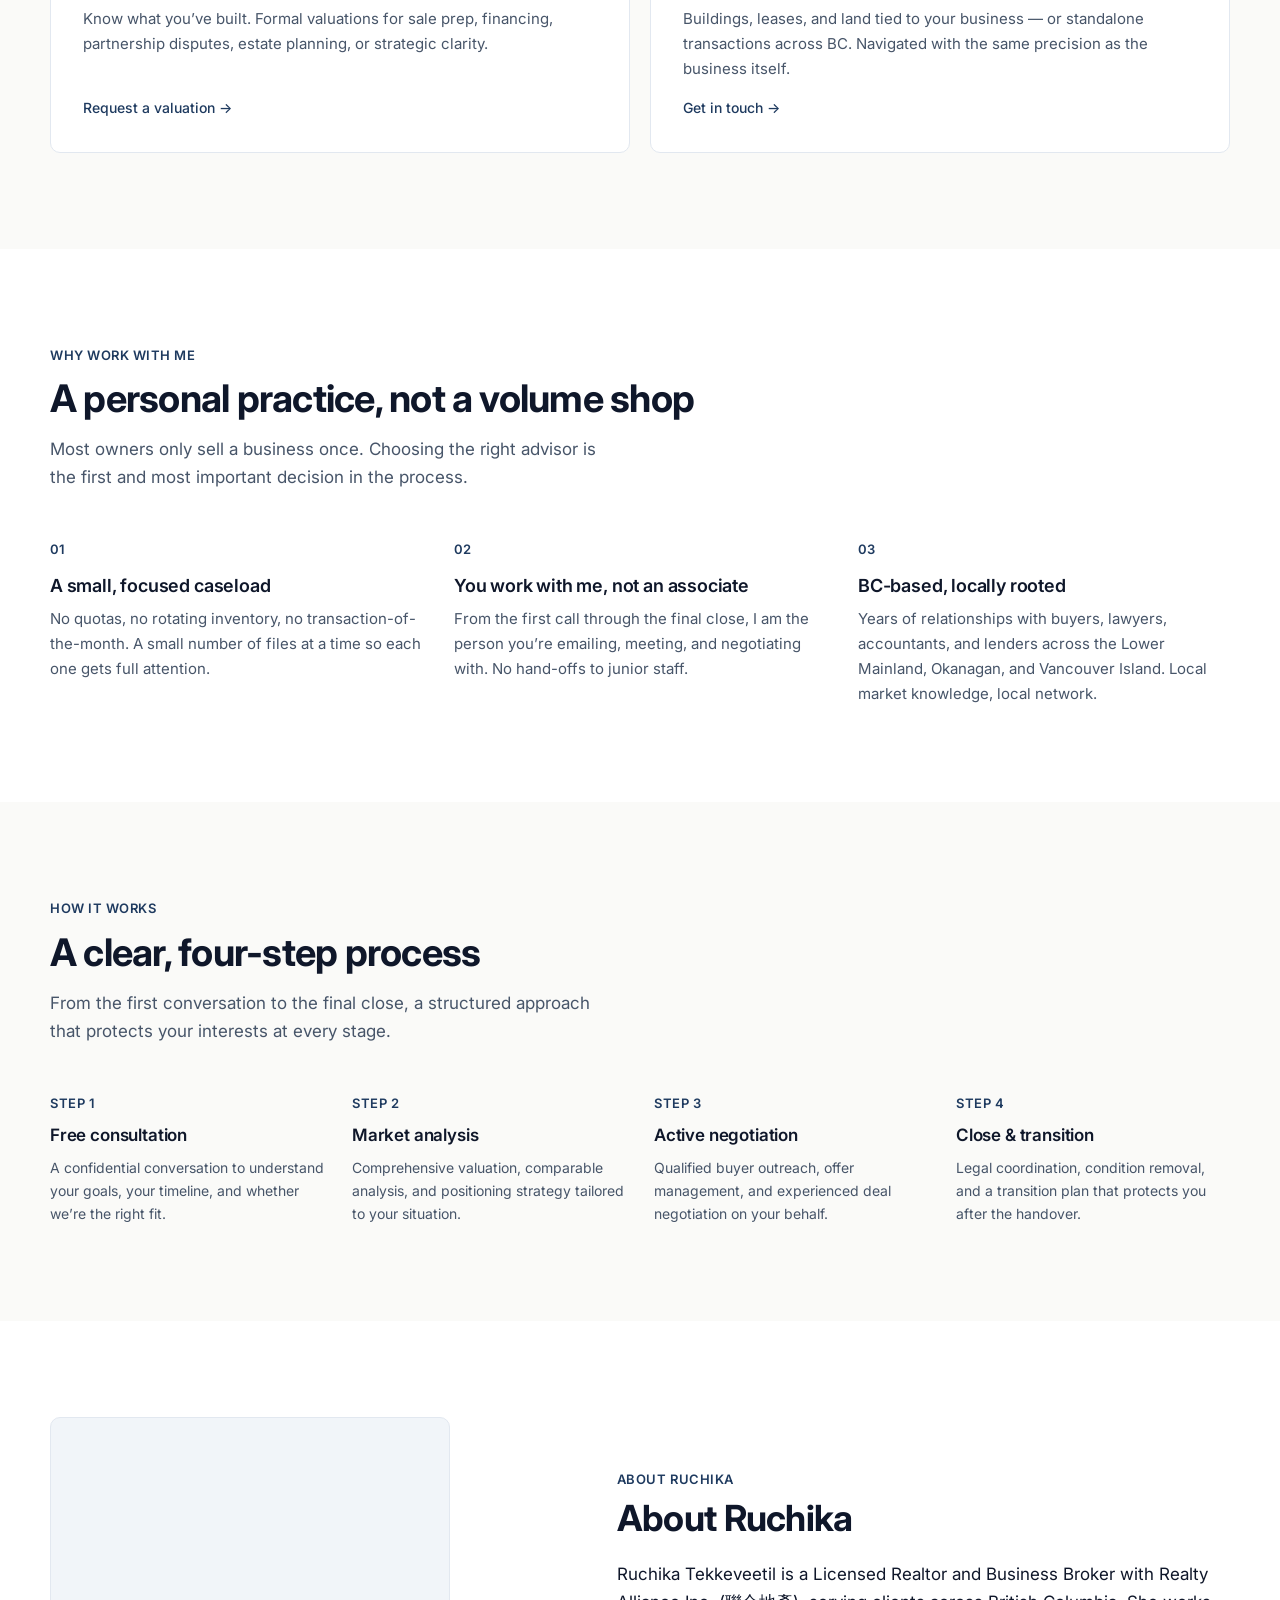
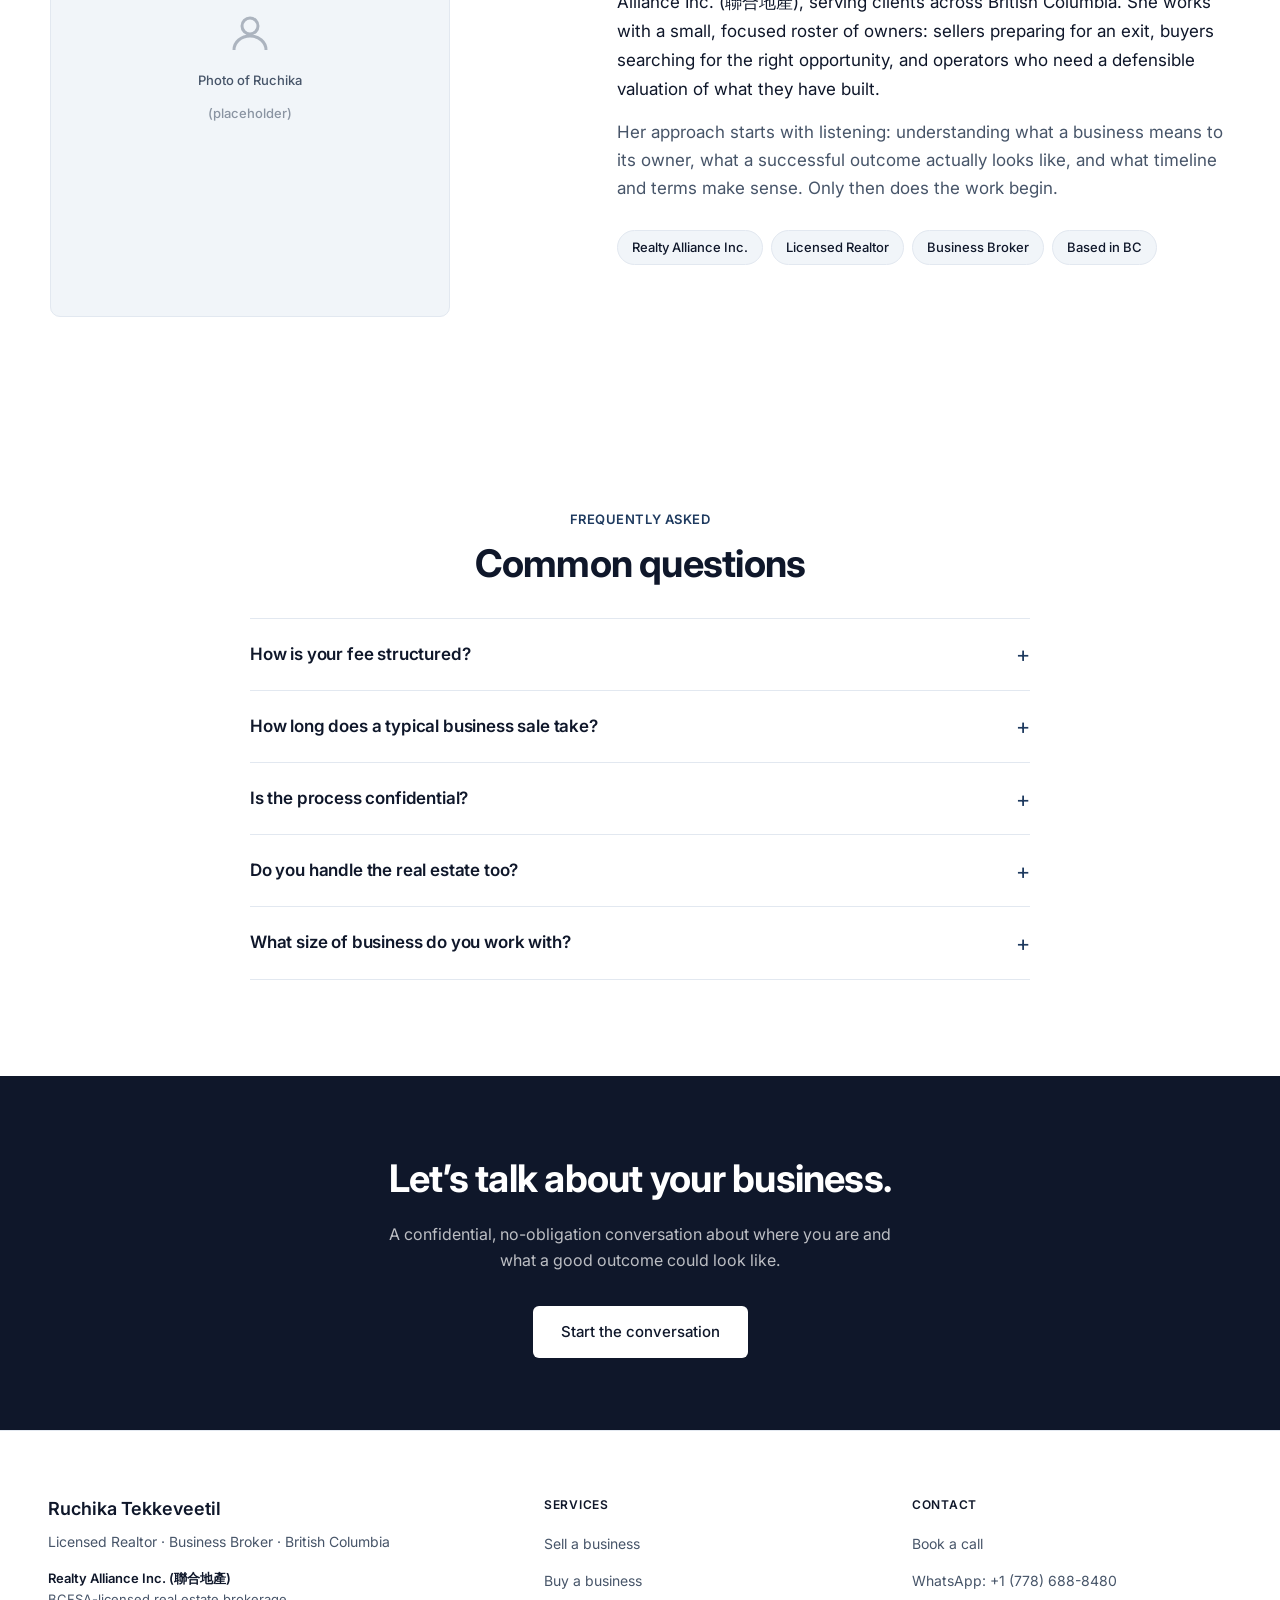
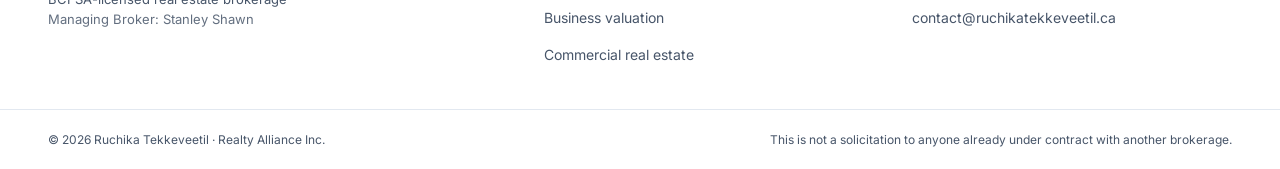
==== commit e98b0c56: "Compliance pass: Realty Alliance Inc. brokerage identification sitewide Brings the site into complia" ====
--- a/index.html
+++ b/index.html
@@ -34,24 +34,16 @@
         <p class="hero-eyebrow">Business Broker · Licensed Realtor · British Columbia</p>
         <h1 class="hero-headline">Helping BC business owners sell, buy, and value what they&rsquo;ve built.</h1>
         <p class="hero-sub">
-          Independent advisor working one-on-one with owners across the Lower Mainland, the Okanagan, and Vancouver Island. Direct involvement on every file &mdash; no associate hand-offs.
+          A personal practice at Realty Alliance Inc. Working one-on-one with owners across the Lower Mainland, the Okanagan, and Vancouver Island. Direct involvement on every file.
         </p>
         <div class="hero-actions">
           <a href="intake.html" class="btn-primary">Book a free consultation</a>
           <a href="#process" class="btn-outline">How I work</a>
         </div>
         <div class="hero-meta">
-          <div class="hero-meta-item">
-            <div class="hero-meta-num">14+ yrs</div>
-            <div class="hero-meta-lbl">In BC markets</div>
-          </div>
-          <div class="hero-meta-item">
-            <div class="hero-meta-num">$60M+</div>
-            <div class="hero-meta-lbl">Facilitated</div>
-          </div>
-          <div class="hero-meta-item">
-            <div class="hero-meta-num">150+</div>
-            <div class="hero-meta-lbl">Clients served</div>
+          <div class="hero-meta-item" style="max-width:none">
+            <div class="hero-meta-lbl" style="font-size:14px;color:var(--color-primary);font-weight:500">Licensed under <strong style="font-weight:600">Realty Alliance Inc. (聯合地產)</strong></div>
+            <div class="hero-meta-lbl">BCFSA-licensed real estate services across British Columbia</div>
           </div>
         </div>
       </div>
@@ -128,14 +120,14 @@
     <div class="section-inner">
       <div class="section-header reveal">
         <p class="eyebrow">Why work with me</p>
-        <h2 class="section-heading" style="margin-top:12px;font-size:clamp(26px,3vw,38px)">A different kind of broker</h2>
-        <p class="body-text muted-text" style="max-width:560px;margin-top:14px">Most owners only sell a business once. Choosing the right advisor is the first &mdash; and most important &mdash; decision in the process.</p>
+        <h2 class="section-heading" style="margin-top:12px;font-size:clamp(26px,3vw,38px)">A personal practice, not a volume shop</h2>
+        <p class="body-text muted-text" style="max-width:560px;margin-top:14px">Most owners only sell a business once. Choosing the right advisor is the first and most important decision in the process.</p>
       </div>
       <div class="why-grid">
         <div class="why-card reveal">
           <div class="why-card-num">01</div>
-          <h3 class="why-card-title">Independent, not a volume shop</h3>
-          <p class="why-card-desc">No quotas, no rotating inventory, no transaction-of-the-month. I take on a small number of files at a time so each one gets full attention.</p>
+          <h3 class="why-card-title">A small, focused caseload</h3>
+          <p class="why-card-desc">No quotas, no rotating inventory, no transaction-of-the-month. A small number of files at a time so each one gets full attention.</p>
         </div>
         <div class="why-card reveal">
           <div class="why-card-num">02</div>
@@ -144,8 +136,8 @@
         </div>
         <div class="why-card reveal">
           <div class="why-card-num">03</div>
-          <h3 class="why-card-title">Deep BC network</h3>
-          <p class="why-card-desc">Fourteen-plus years building relationships with buyers, lawyers, accountants, and lenders across the Lower Mainland, Okanagan, and Vancouver Island.</p>
+          <h3 class="why-card-title">BC-based, locally rooted</h3>
+          <p class="why-card-desc">Years of relationships with buyers, lawyers, accountants, and lenders across the Lower Mainland, Okanagan, and Vancouver Island. Local market knowledge, local network.</p>
         </div>
       </div>
     </div>
@@ -201,71 +193,16 @@
           <p class="eyebrow reveal">About Ruchika</p>
           <h2 class="section-heading reveal">About Ruchika</h2>
           <p class="body-text reveal">
-            Ruchika Tekkeveetil has spent over a decade at the intersection of business and real estate in British Columbia. She works with a small, focused roster of owners &mdash; sellers preparing for an exit, buyers searching for the right opportunity, and operators who need a defensible valuation of what they&rsquo;ve built.
+            Ruchika Tekkeveetil is a Licensed Realtor and Business Broker with Realty Alliance Inc. (聯合地產), serving clients across British Columbia. She works with a small, focused roster of owners: sellers preparing for an exit, buyers searching for the right opportunity, and operators who need a defensible valuation of what they have built.
           </p>
           <p class="body-text muted-text reveal" style="margin-top:14px">
             Her approach starts with listening: understanding what a business means to its owner, what a successful outcome actually looks like, and what timeline and terms make sense. Only then does the work begin.
           </p>
           <div class="credential-tags reveal">
-            <span class="credential-tag">BCREA Member</span>
+            <span class="credential-tag">Realty Alliance Inc.</span>
             <span class="credential-tag">Licensed Realtor</span>
             <span class="credential-tag">Business Broker</span>
             <span class="credential-tag">Based in BC</span>
-          </div>
-        </div>
-      </div>
-    </div>
-  </section>
-
-  <!-- Stats -->
-  <section class="stats-band" id="stats" aria-label="Practice numbers">
-    <div class="stats-grid">
-      <div class="stat-block">
-        <div class="stat-val">14+</div>
-        <div class="stat-lbl">Years in BC markets</div>
-      </div>
-      <div class="stat-block">
-        <div class="stat-val">$60M+</div>
-        <div class="stat-lbl">Transactions facilitated</div>
-      </div>
-      <div class="stat-block">
-        <div class="stat-val">150+</div>
-        <div class="stat-lbl">Clients served</div>
-      </div>
-      <div class="stat-block">
-        <div class="stat-val">2</div>
-        <div class="stat-lbl">Licences &mdash; realty &amp; brokerage</div>
-      </div>
-    </div>
-  </section>
-
-  <!-- Testimonials -->
-  <section class="section testimonials-bg" id="testimonials">
-    <div class="section-inner">
-      <div class="section-header reveal">
-        <p class="eyebrow">Client stories</p>
-        <h2 class="section-heading" style="margin-top:12px;font-size:clamp(26px,3vw,38px)">What clients say</h2>
-      </div>
-      <div class="testimonials-grid">
-        <div class="testimonial-card reveal">
-          <p class="testimonial-text">&ldquo;Ruchika understood what we needed before we did. She positioned our business in a way that attracted serious buyers quickly, and the process was remarkably smooth from start to close.&rdquo;</p>
-          <div>
-            <div class="testimonial-author">Michael &amp; Diane T.</div>
-            <div class="testimonial-role">Sold a healthcare services business, Greater Vancouver</div>
-          </div>
-        </div>
-        <div class="testimonial-card reveal">
-          <p class="testimonial-text">&ldquo;We were first-time buyers with no idea where to start. Ruchika walked us through every step &mdash; found us a business we never would have found on our own and negotiated hard on our behalf.&rdquo;</p>
-          <div>
-            <div class="testimonial-author">Priya S.</div>
-            <div class="testimonial-role">Acquired a logistics company, Lower Mainland</div>
-          </div>
-        </div>
-        <div class="testimonial-card reveal">
-          <p class="testimonial-text">&ldquo;The valuation Ruchika provided was thorough, defensible, and gave our board the clarity we needed. We&rsquo;ve since engaged her for the full transaction.&rdquo;</p>
-          <div>
-            <div class="testimonial-author">James W.</div>
-            <div class="testimonial-role">Valuation and sale of a construction business, Kelowna</div>
           </div>
         </div>
       </div>
@@ -343,8 +280,12 @@
     <div class="footer">
       <div>
         <div class="footer-brand-name">Ruchika Tekkeveetil</div>
-        <div class="footer-brand-tagline">Business Broker · Licensed Realtor · British Columbia</div>
-        <div class="footer-brand-note">Brokerage affiliation and licence numbers to be confirmed and listed here in accordance with BCFSA and RECBC requirements.</div>
+        <div class="footer-brand-tagline">Licensed Realtor · Business Broker · British Columbia</div>
+        <div class="footer-brand-note" style="margin-top:14px">
+          <strong style="color:var(--color-primary);font-weight:600">Realty Alliance Inc. (聯合地產)</strong><br>
+          BCFSA-licensed real estate brokerage<br>
+          <span style="opacity:0.85">Managing Broker: Stanley Shawn</span>
+        </div>
       </div>
       <div>
         <div class="footer-col-title">Services</div>
@@ -365,8 +306,8 @@
       </div>
     </div>
     <div class="footer-bottom">
-      <span>&copy; 2026 Ruchika Tekkeveetil. All rights reserved.</span>
-      <span>Confidential consultations available.</span>
+      <span>&copy; 2026 Ruchika Tekkeveetil · Realty Alliance Inc.</span>
+      <span>This is not a solicitation to anyone already under contract with another brokerage.</span>
     </div>
   </footer>
 
--- a/style.css
+++ b/style.css
@@ -429,6 +429,30 @@
 .visually-hidden { position: absolute; width: 1px; height: 1px; overflow: hidden; clip: rect(0 0 0 0); white-space: nowrap; }
 .text-center { text-align: center; }
 .section-header { margin-bottom: 48px; }
+
+/* ─── Brokerage Bar (compliance: brokerage ID on every page) ─── */
+.brokerage-bar {
+  padding: 78px 24px 14px;
+  background: var(--color-surface-alt);
+  border-bottom: 1px solid var(--color-border);
+  text-align: center;
+  font-family: var(--font-sans);
+  font-size: 13px;
+  color: var(--color-text-muted);
+  line-height: 1.5;
+}
+.brokerage-bar strong {
+  color: var(--color-primary);
+  font-weight: 600;
+}
+.brokerage-bar a {
+  color: var(--color-accent);
+  text-decoration: underline;
+}
+.brokerage-bar + .page-hero { padding-top: 48px; }
+@media (max-width: 768px) {
+  .brokerage-bar { padding: 72px 16px 12px; font-size: 12px; }
+}
 
 /* ─── Hero ───────────────────────────────────── */
 .hero {
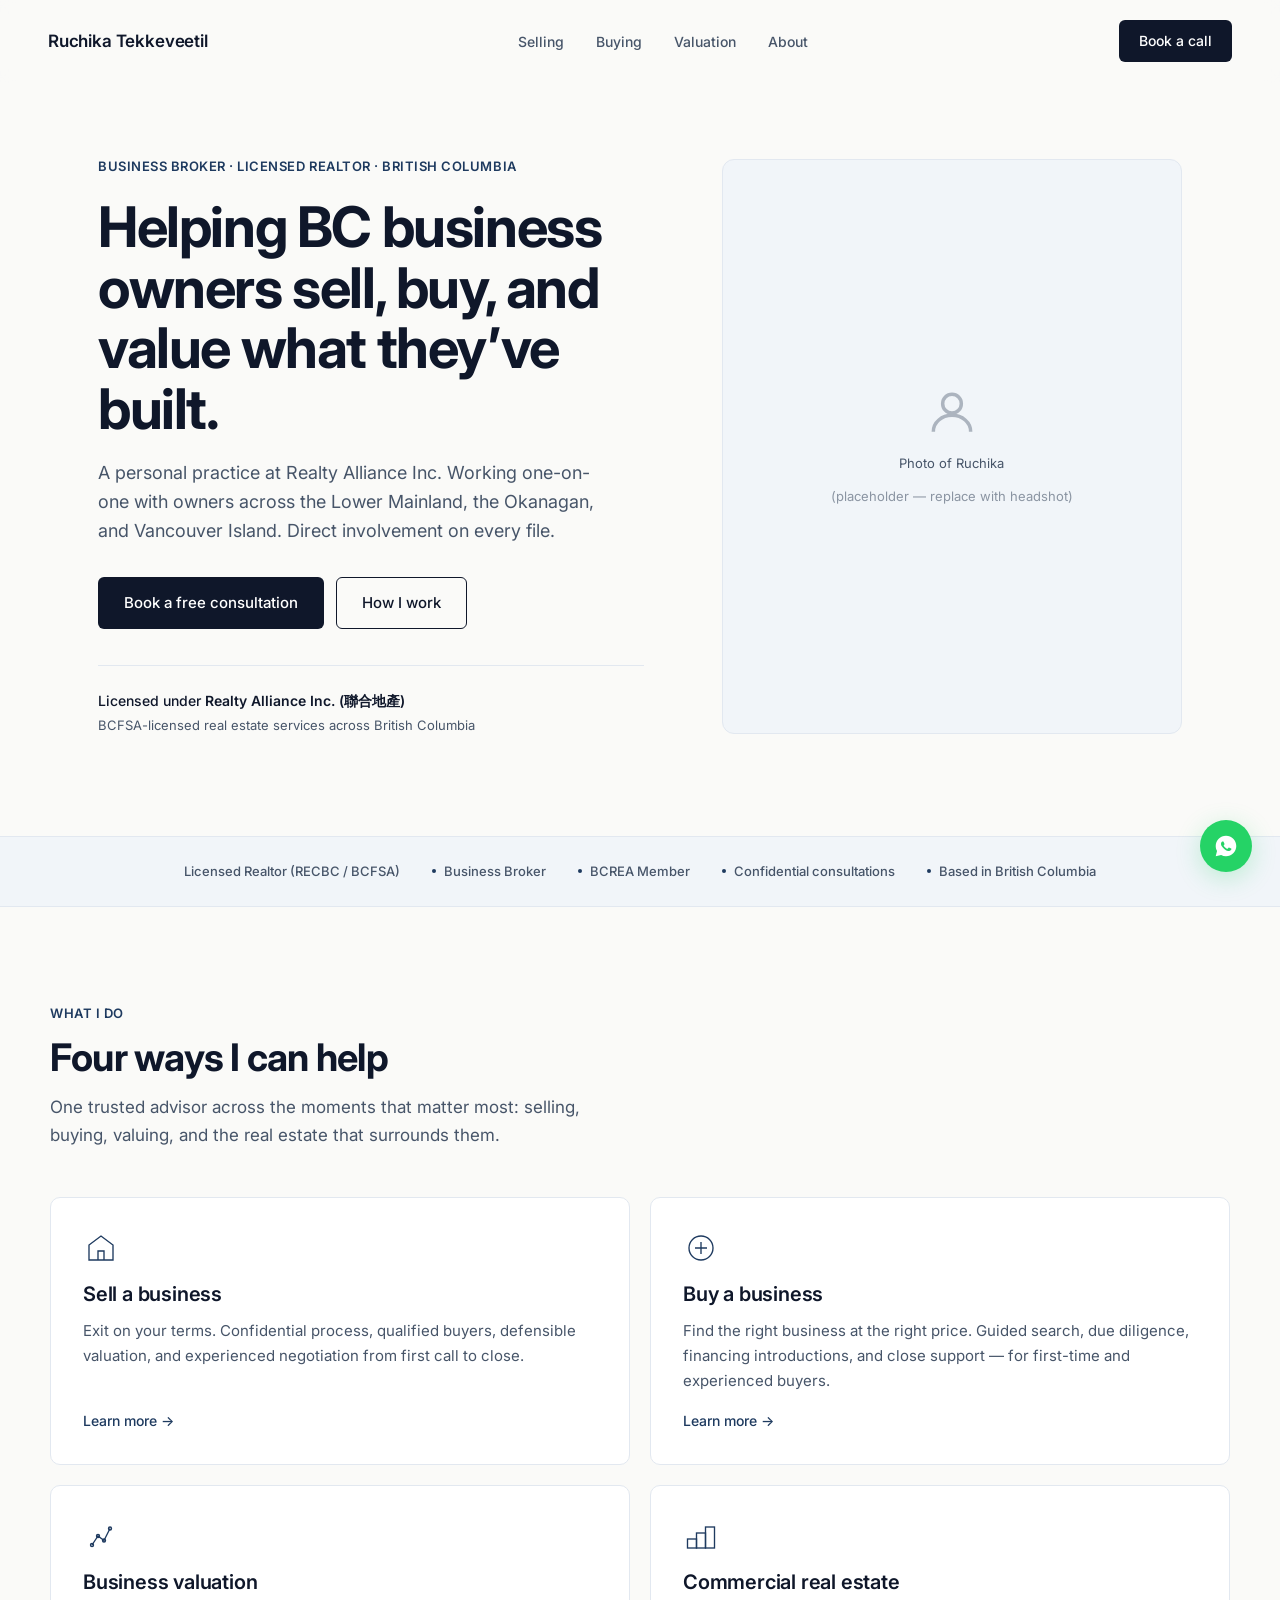
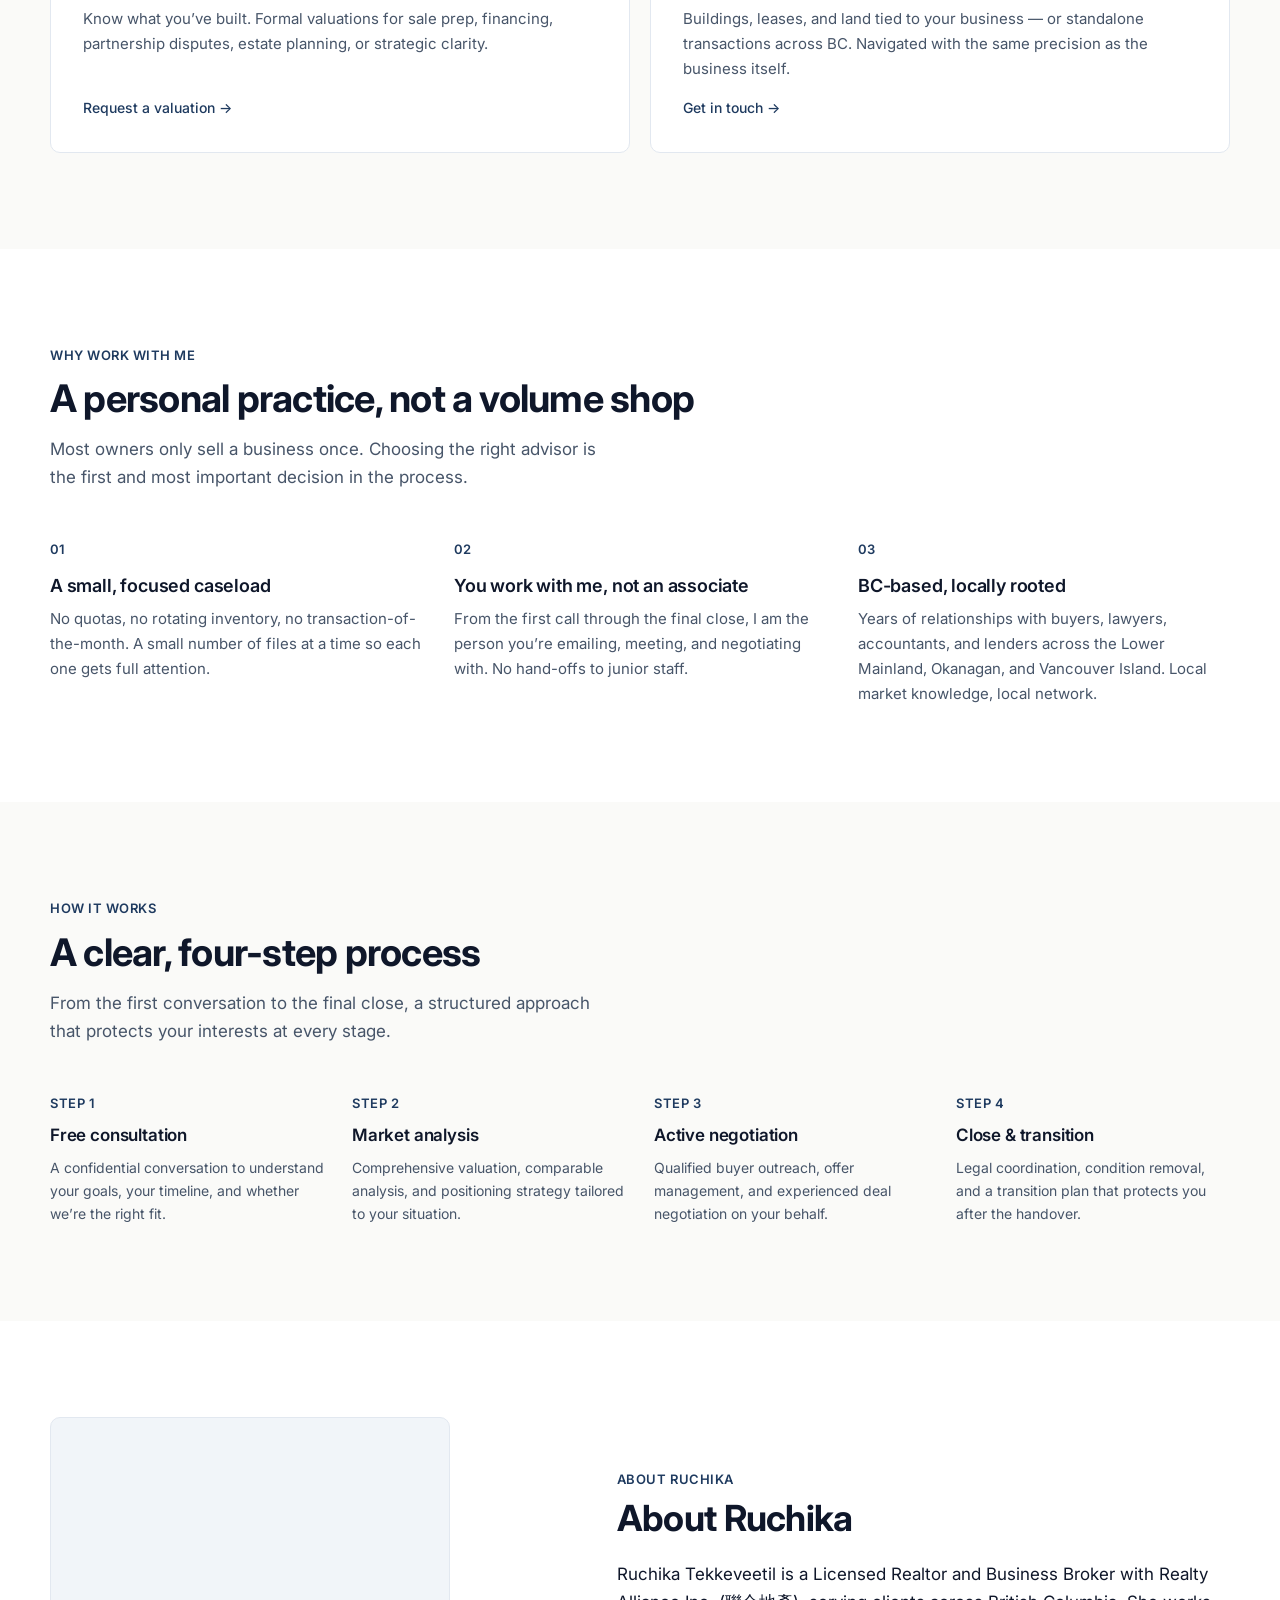
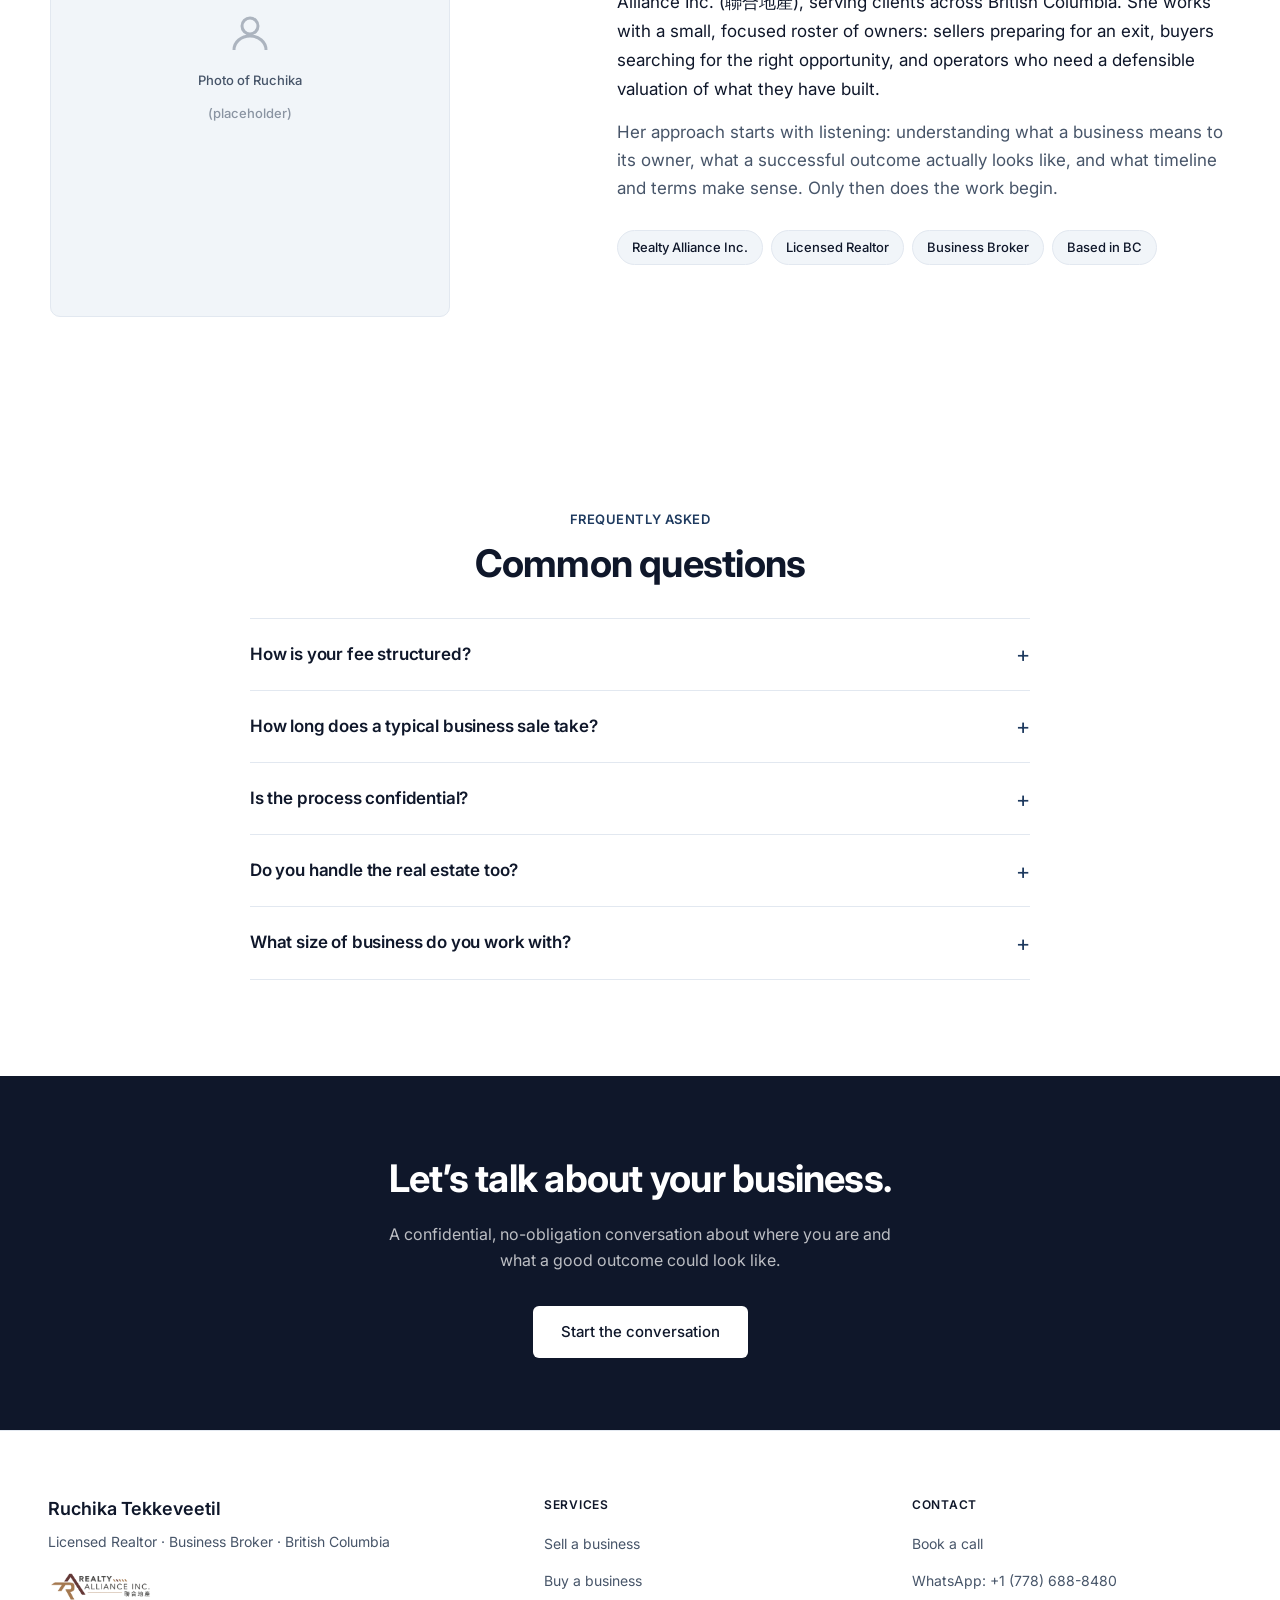
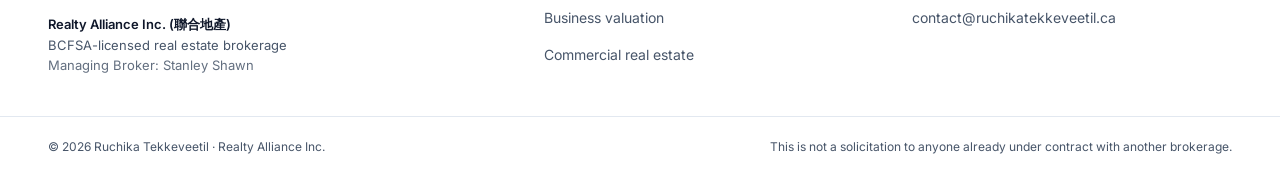
==== commit c6bdb8e8: "Wire headshot img tags into hero and About photo slots Adds <img src="assets/ruchika-headshot.jpg"> " ====
--- a/index.html
+++ b/index.html
@@ -48,7 +48,8 @@
         </div>
       </div>
       <div class="hero-photo">
-        <div class="hero-photo-placeholder">
+        <img src="assets/ruchika-headshot.jpg" alt="Ruchika Tekkeveetil, Licensed Realtor and Business Broker, Realty Alliance Inc." onerror="this.style.display='none';this.nextElementSibling.style.display='flex'">
+        <div class="hero-photo-placeholder" style="display:none">
           <svg viewBox="0 0 24 24" fill="none" stroke="currentColor" stroke-width="1.5" aria-hidden="true">
             <circle cx="12" cy="8" r="4"/><path d="M4 20c0-4 3.6-7 8-7s8 3 8 7"/>
           </svg>
@@ -181,7 +182,8 @@
     <div class="section-inner">
       <div class="about-layout">
         <div class="about-image-wrap reveal">
-          <div class="about-image-placeholder">
+          <img src="assets/ruchika-headshot.jpg" alt="Ruchika Tekkeveetil, Licensed Realtor and Business Broker, Realty Alliance Inc." onerror="this.style.display='none';this.nextElementSibling.style.display='flex'">
+          <div class="about-image-placeholder" style="display:none">
             <svg viewBox="0 0 24 24" fill="none" stroke="currentColor" stroke-width="1.5" aria-hidden="true">
               <circle cx="12" cy="8" r="4"/><path d="M4 20c0-4 3.6-7 8-7s8 3 8 7"/>
             </svg>
@@ -282,6 +284,7 @@
         <div class="footer-brand-name">Ruchika Tekkeveetil</div>
         <div class="footer-brand-tagline">Licensed Realtor · Business Broker · British Columbia</div>
         <div class="footer-brand-note" style="margin-top:14px">
+          <img src="assets/realty-alliance-logo.png" alt="Realty Alliance Inc." class="footer-brokerage-logo" onerror="this.style.display='none'">
           <strong style="color:var(--color-primary);font-weight:600">Realty Alliance Inc. (聯合地產)</strong><br>
           BCFSA-licensed real estate brokerage<br>
           <span style="opacity:0.85">Managing Broker: Stanley Shawn</span>
--- a/style.css
+++ b/style.css
@@ -440,6 +440,11 @@
   font-size: 13px;
   color: var(--color-text-muted);
   line-height: 1.5;
+  display: flex;
+  align-items: center;
+  justify-content: center;
+  gap: 12px;
+  flex-wrap: wrap;
 }
 .brokerage-bar strong {
   color: var(--color-primary);
@@ -449,9 +454,25 @@
   color: var(--color-accent);
   text-decoration: underline;
 }
+.brokerage-bar-logo {
+  height: 22px;
+  width: auto;
+  display: inline-block;
+  vertical-align: middle;
+}
 .brokerage-bar + .page-hero { padding-top: 48px; }
 @media (max-width: 768px) {
-  .brokerage-bar { padding: 72px 16px 12px; font-size: 12px; }
+  .brokerage-bar { padding: 72px 16px 12px; font-size: 12px; gap: 8px; }
+  .brokerage-bar-logo { height: 18px; }
+}
+
+/* Footer brokerage logo */
+.footer-brokerage-logo {
+  height: 36px;
+  width: auto;
+  display: block;
+  margin-top: 14px;
+  margin-bottom: 10px;
 }
 
 /* ─── Hero ───────────────────────────────────── */
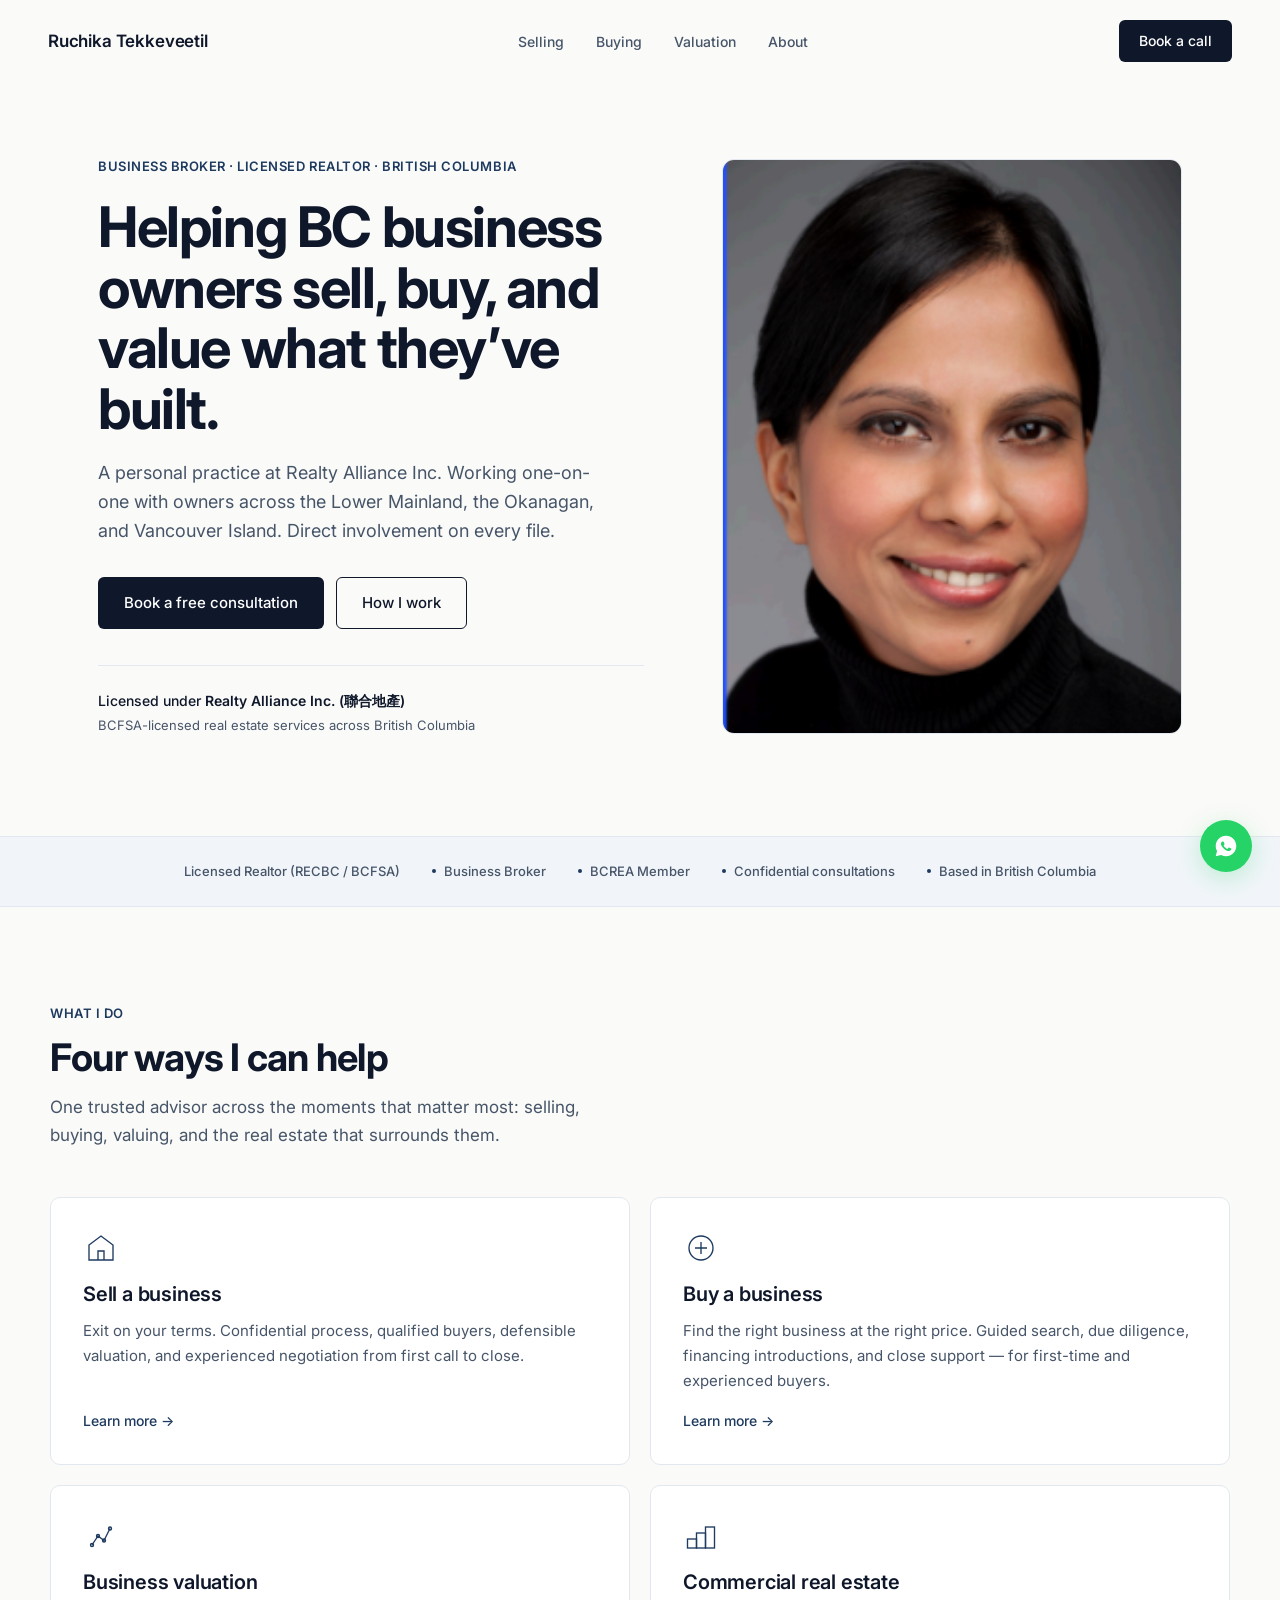
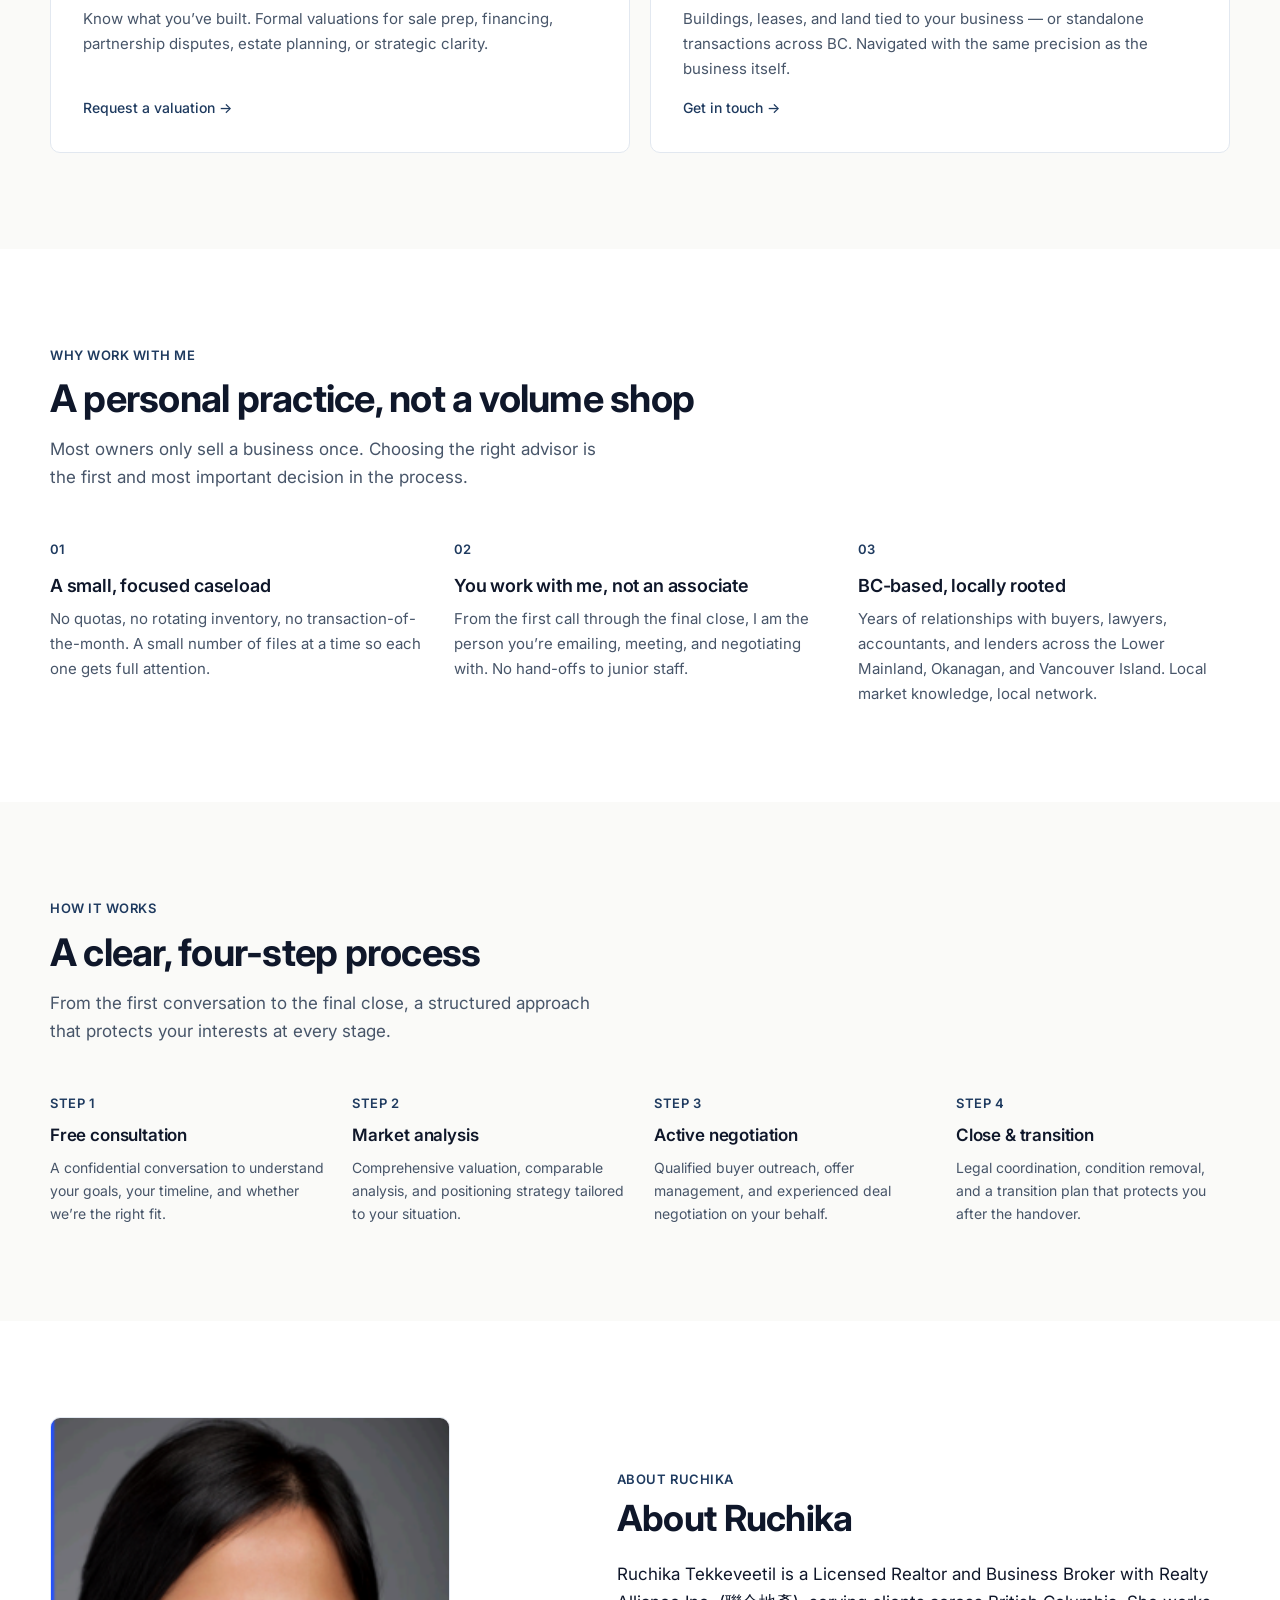
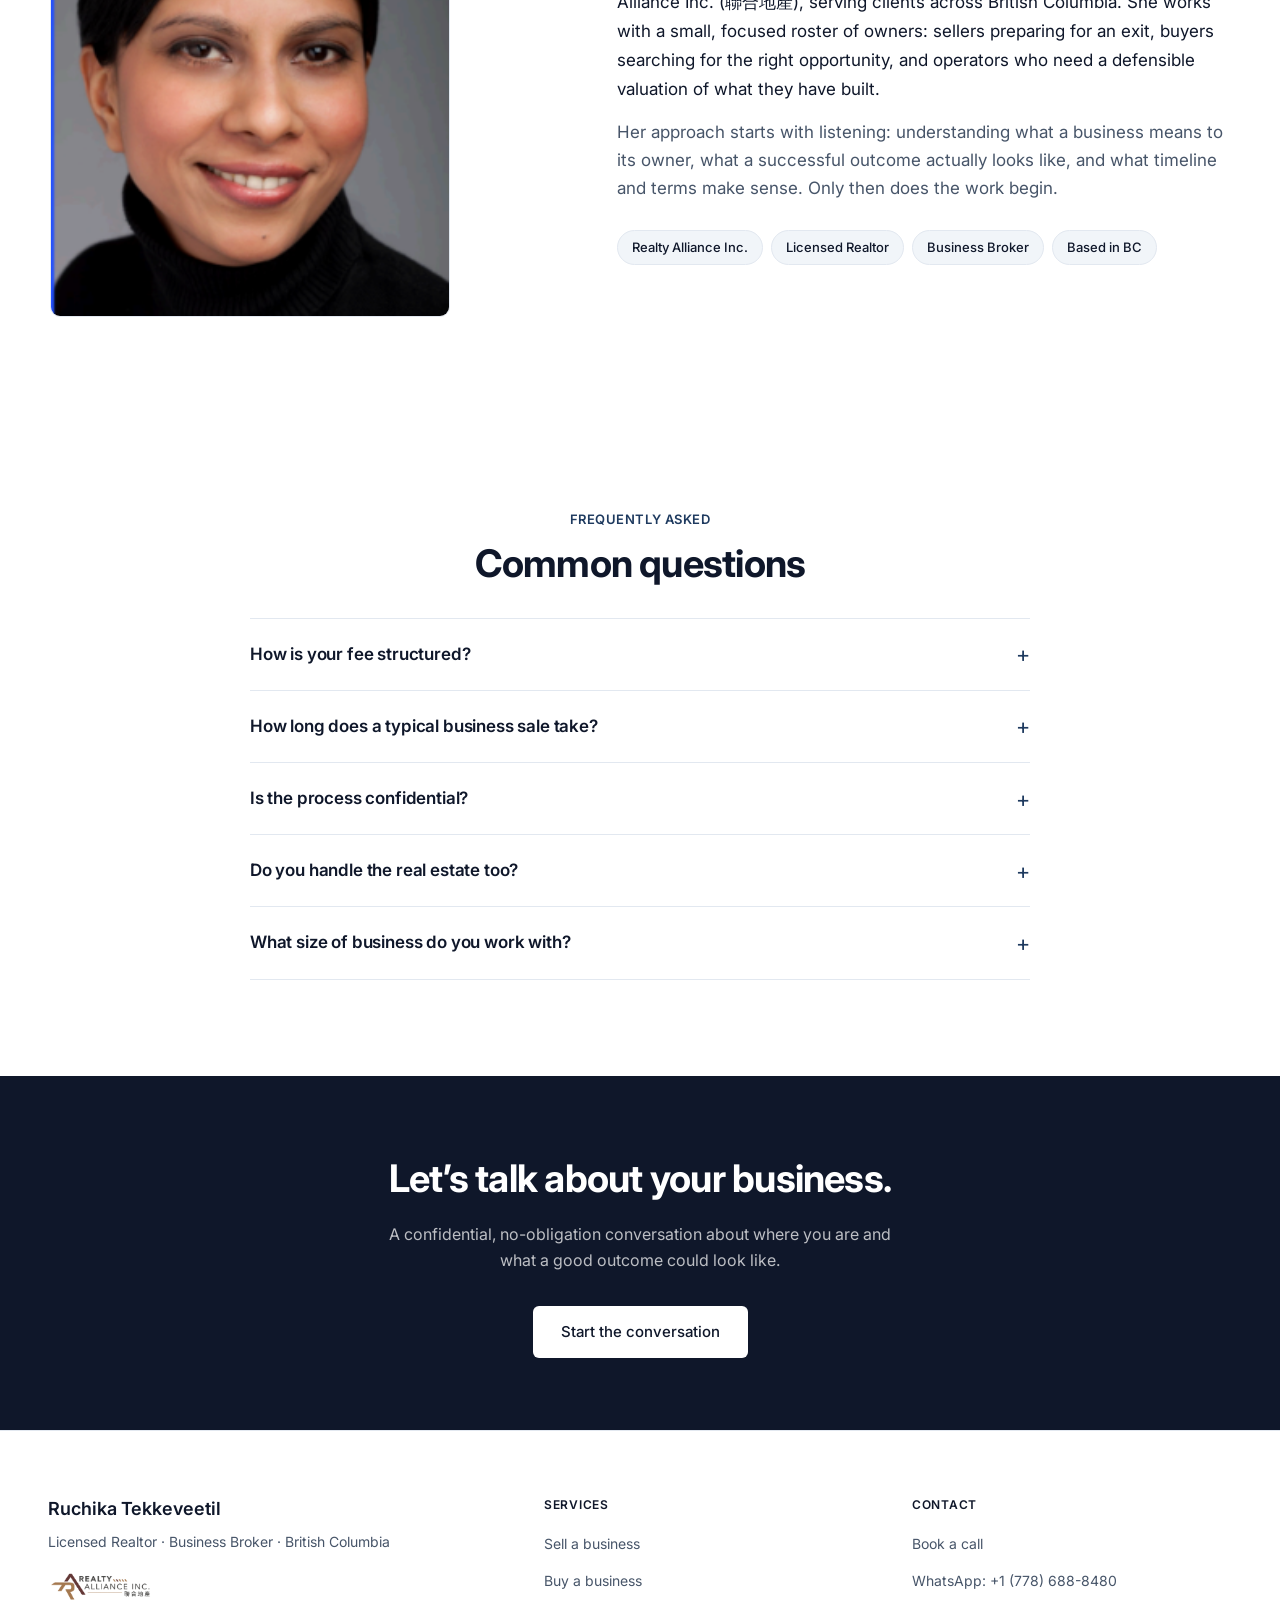
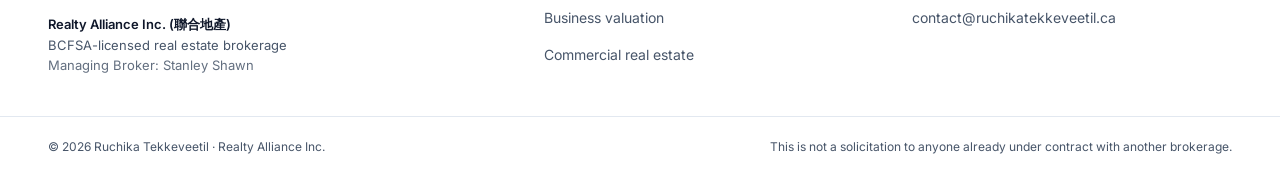
==== commit bf0c7a23: "Add Ruchika headshot to hero and About slots Photo is 246x336 PNG (~3:4 portrait). Renders at: - Her" ====
--- a/index.html
+++ b/index.html
@@ -48,7 +48,7 @@
         </div>
       </div>
       <div class="hero-photo">
-        <img src="assets/ruchika-headshot.jpg" alt="Ruchika Tekkeveetil, Licensed Realtor and Business Broker, Realty Alliance Inc." onerror="this.style.display='none';this.nextElementSibling.style.display='flex'">
+        <img src="assets/ruchika-headshot.png" alt="Ruchika Tekkeveetil, Licensed Realtor and Business Broker, Realty Alliance Inc." onerror="this.style.display='none';this.nextElementSibling.style.display='flex'">
         <div class="hero-photo-placeholder" style="display:none">
           <svg viewBox="0 0 24 24" fill="none" stroke="currentColor" stroke-width="1.5" aria-hidden="true">
             <circle cx="12" cy="8" r="4"/><path d="M4 20c0-4 3.6-7 8-7s8 3 8 7"/>
@@ -182,7 +182,7 @@
     <div class="section-inner">
       <div class="about-layout">
         <div class="about-image-wrap reveal">
-          <img src="assets/ruchika-headshot.jpg" alt="Ruchika Tekkeveetil, Licensed Realtor and Business Broker, Realty Alliance Inc." onerror="this.style.display='none';this.nextElementSibling.style.display='flex'">
+          <img src="assets/ruchika-headshot.png" alt="Ruchika Tekkeveetil, Licensed Realtor and Business Broker, Realty Alliance Inc." onerror="this.style.display='none';this.nextElementSibling.style.display='flex'">
           <div class="about-image-placeholder" style="display:none">
             <svg viewBox="0 0 24 24" fill="none" stroke="currentColor" stroke-width="1.5" aria-hidden="true">
               <circle cx="12" cy="8" r="4"/><path d="M4 20c0-4 3.6-7 8-7s8 3 8 7"/>
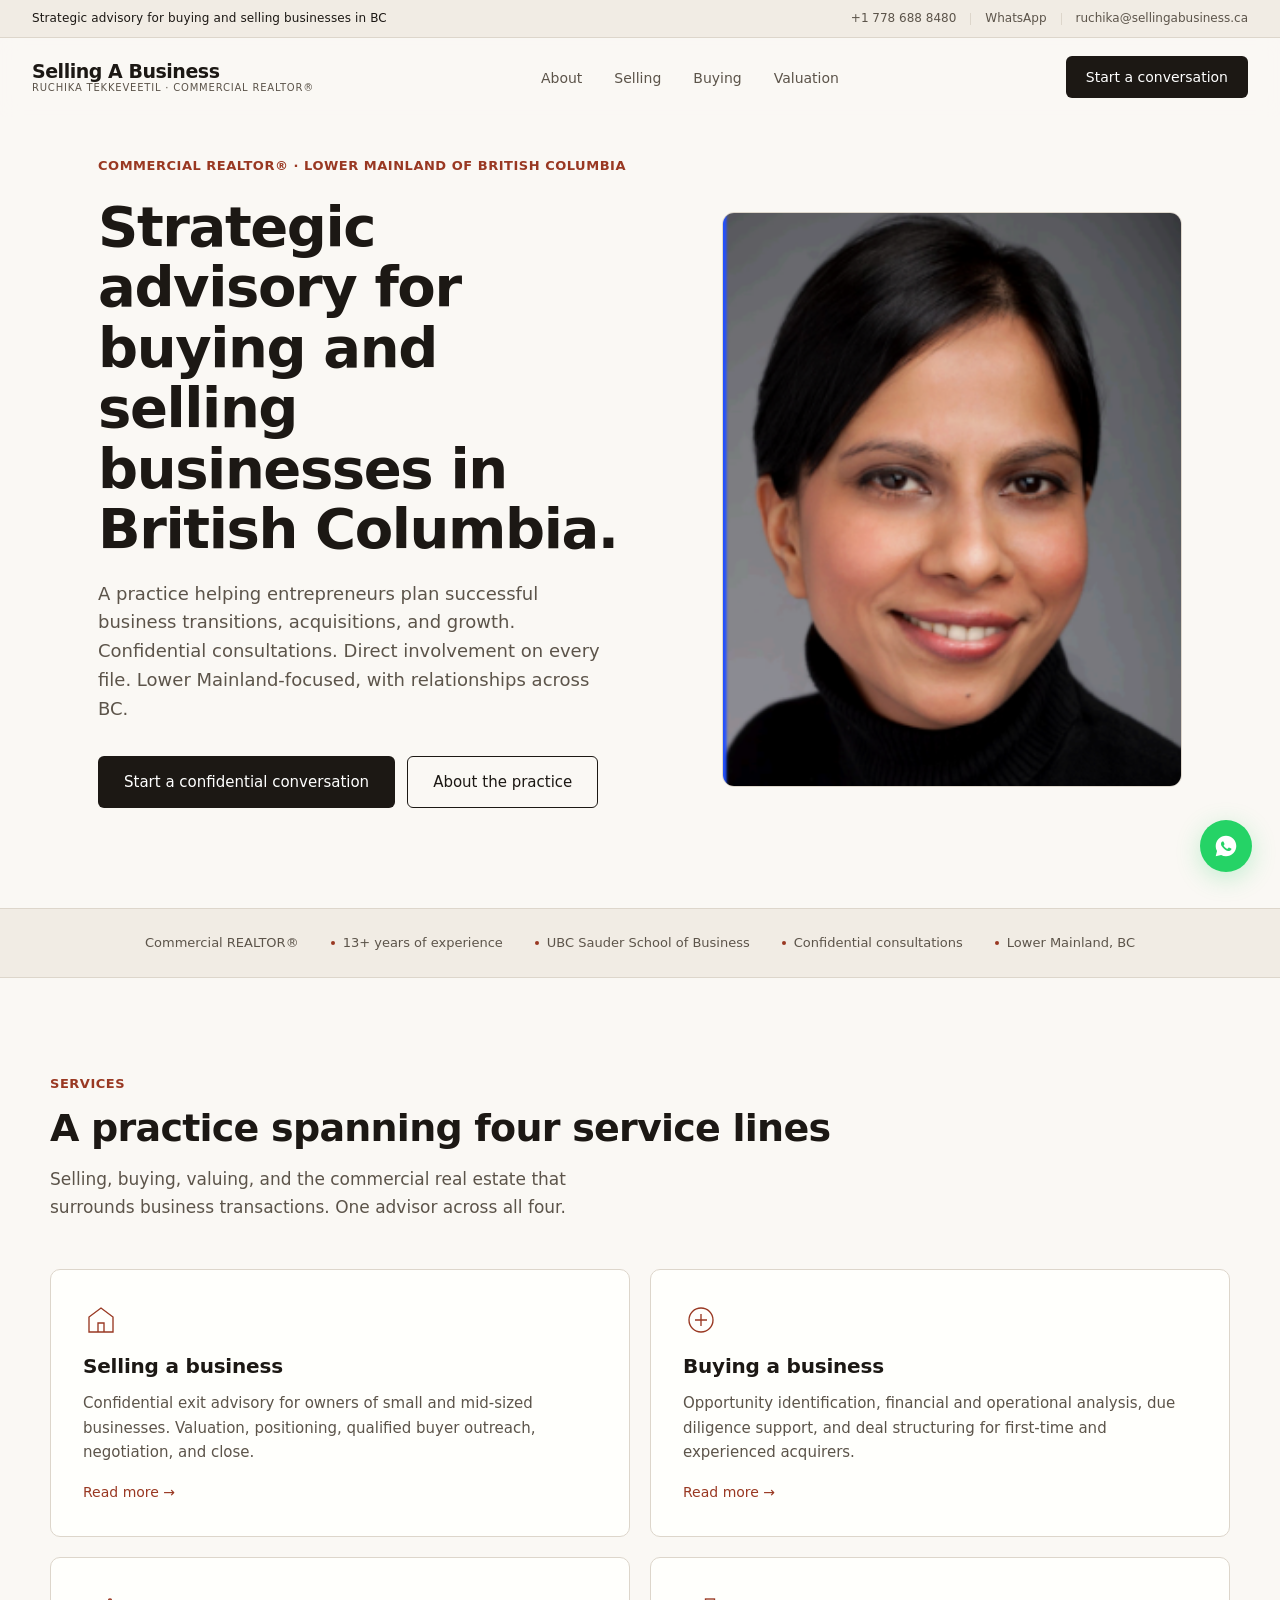
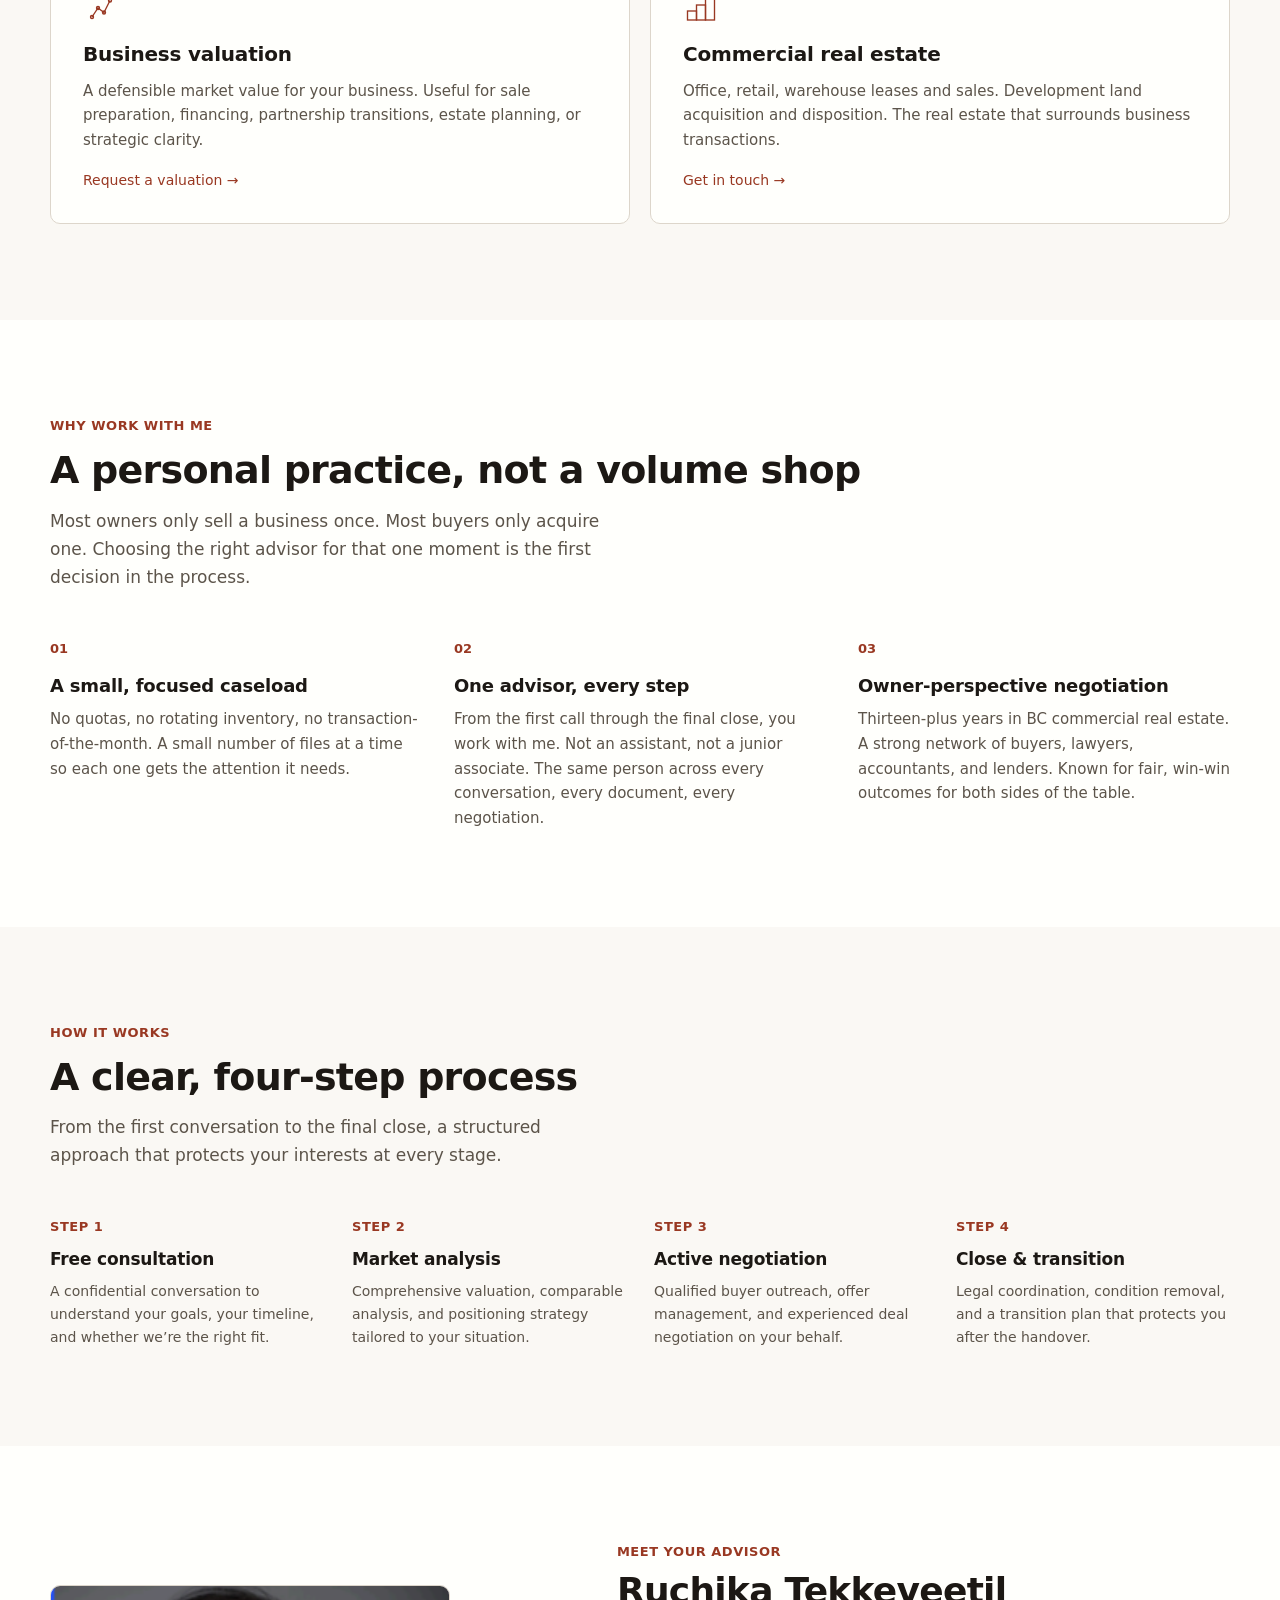
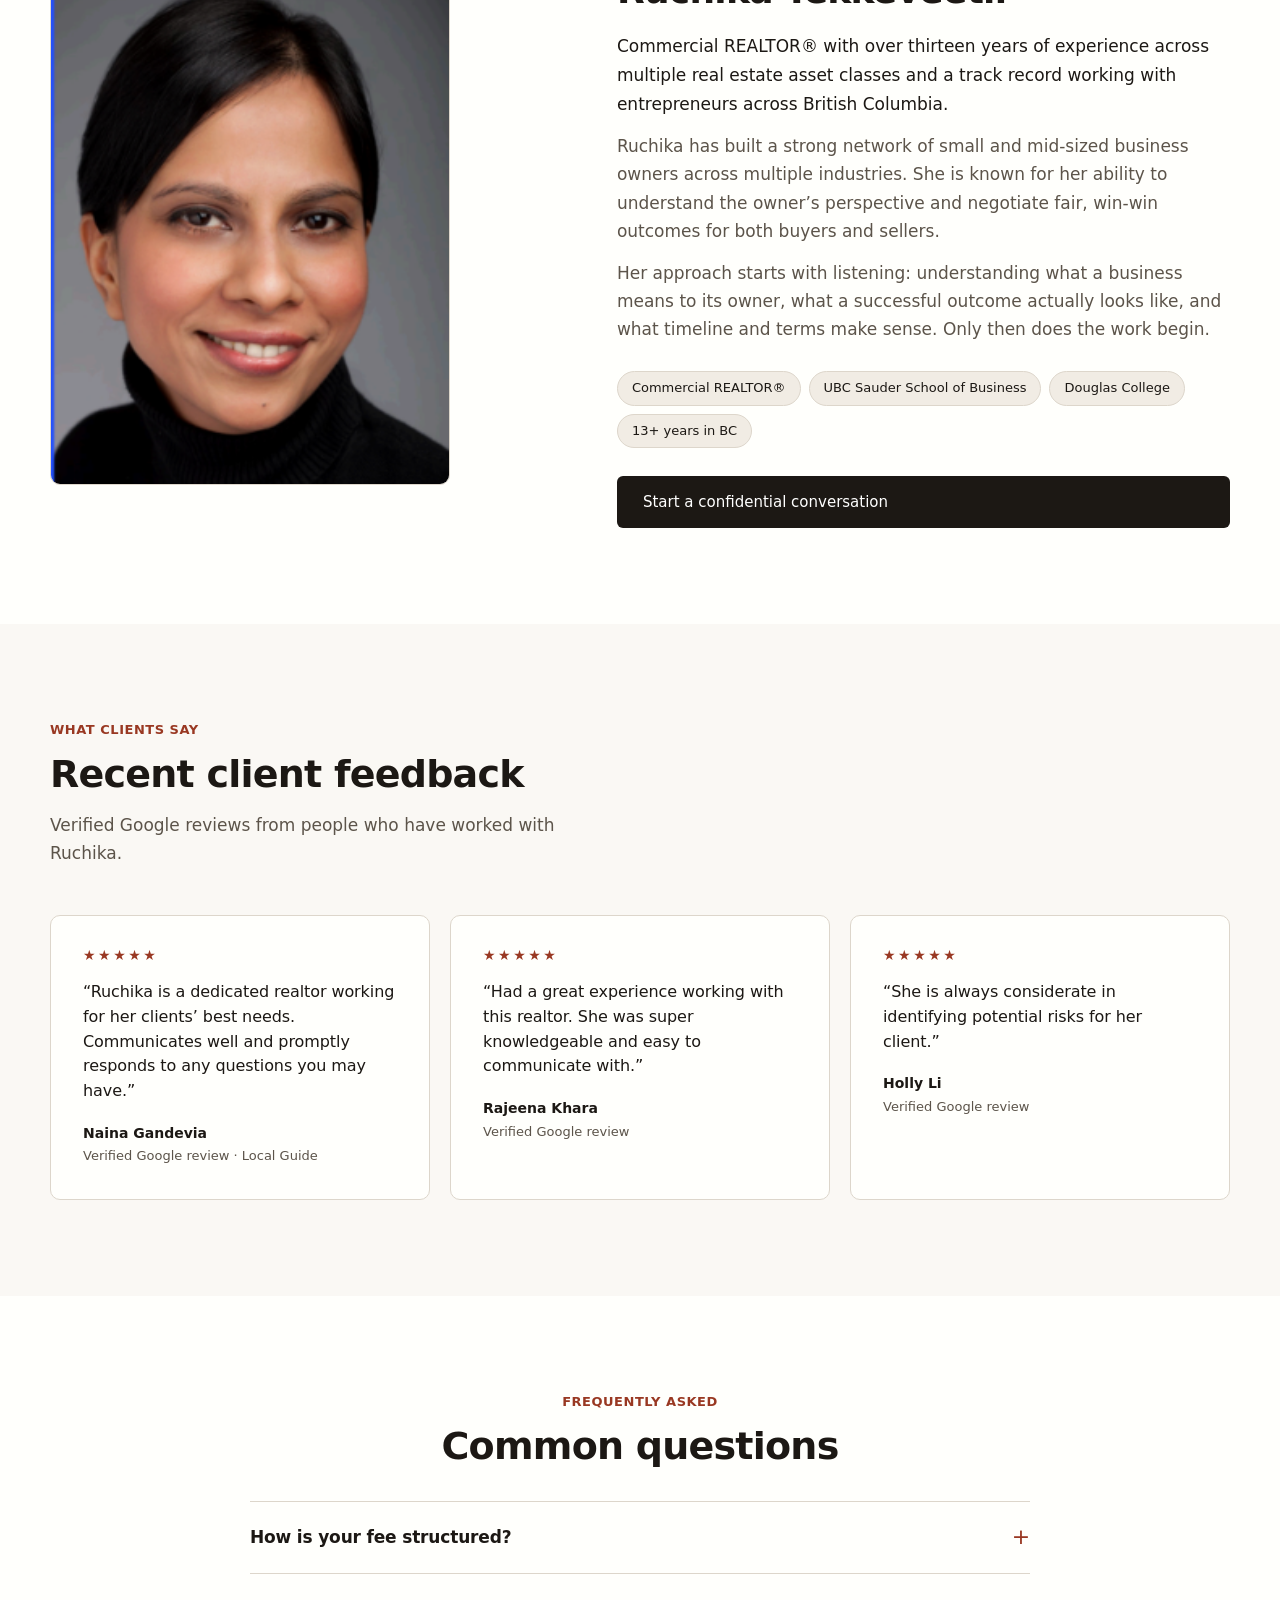
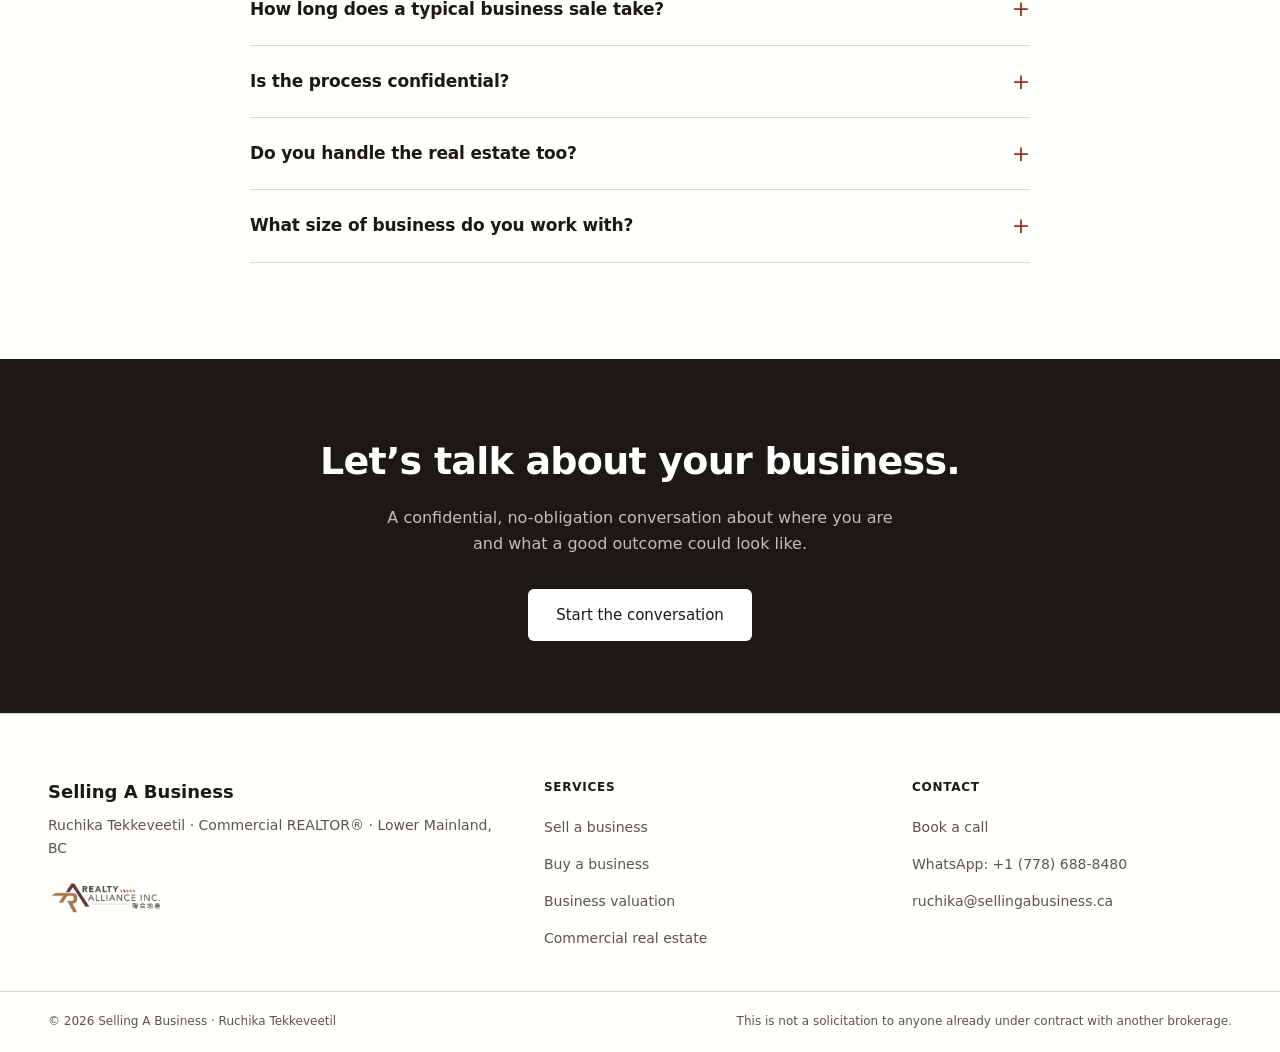
==== commit c35b07e9: "Phase 1-3 redesign: practice-led brand, ivory palette, real testimonials Major redesign per call wit" ====
--- a/index.html
+++ b/index.html
@@ -3,25 +3,40 @@
 <head>
   <meta charset="UTF-8">
   <meta name="viewport" content="width=device-width, initial-scale=1.0">
-  <title>Ruchika Tekkeveetil — Business Broker &amp; Realtor, British Columbia</title>
-  <meta name="description" content="Ruchika Tekkeveetil helps BC business owners sell, buy, and value what they've built. Independent business broker and licensed realtor based in British Columbia.">
+  <title>Selling A Business — Strategic Advisory for Buying and Selling Businesses in BC</title>
+  <meta name="description" content="Strategic advisory for buying and selling small and mid-sized businesses across the Lower Mainland of British Columbia. Run by Ruchika Tekkeveetil, Commercial REALTOR®.">
   <link rel="preconnect" href="https://fonts.googleapis.com">
   <link rel="preconnect" href="https://fonts.gstatic.com" crossorigin>
-  <link href="https://fonts.googleapis.com/css2?family=Inter:wght@400;500;600;700&family=Source+Serif+4:ital,wght@0,400;1,400&display=swap" rel="stylesheet">
+  <link rel="preconnect" href="https://api.fontshare.com" crossorigin>
   <link rel="stylesheet" href="style.css">
 </head>
 <body>
 
+  <!-- Top contact bar -->
+  <div class="contact-bar">
+    <div class="contact-bar-tagline">Strategic advisory for buying and selling businesses in BC</div>
+    <div class="contact-bar-links">
+      <a href="tel:+17786888480">+1 778 688 8480</a>
+      <span class="sep"></span>
+      <a href="https://wa.me/17786888480" target="_blank" rel="noopener">WhatsApp</a>
+      <span class="sep"></span>
+      <a href="mailto:ruchika@sellingabusiness.ca">ruchika@sellingabusiness.ca</a>
+    </div>
+  </div>
+
   <!-- Navigation -->
   <nav class="nav" id="nav">
-    <a href="index.html" class="nav-brand">Ruchika Tekkeveetil</a>
+    <a href="index.html" class="nav-brand">
+      <span class="nav-brand-name">Selling A Business</span>
+      <span class="nav-brand-suffix">Ruchika Tekkeveetil · Commercial REALTOR®</span>
+    </a>
     <ul class="nav-links" id="navLinks">
+      <li><a href="#about">About</a></li>
       <li><a href="selling.html">Selling</a></li>
       <li><a href="buying.html">Buying</a></li>
       <li><a href="intake.html?type=valuation">Valuation</a></li>
-      <li><a href="#about">About</a></li>
     </ul>
-    <a href="intake.html" class="nav-cta">Book a call</a>
+    <a href="intake.html" class="nav-cta">Start a conversation</a>
     <button class="nav-toggle" id="navToggle" aria-label="Toggle menu" aria-expanded="false">
       <span></span><span></span><span></span>
     </button>
@@ -31,20 +46,14 @@
   <section class="hero" id="top">
     <div class="hero-content">
       <div class="hero-text">
-        <p class="hero-eyebrow">Business Broker · Licensed Realtor · British Columbia</p>
-        <h1 class="hero-headline">Helping BC business owners sell, buy, and value what they&rsquo;ve built.</h1>
+        <p class="hero-eyebrow">Commercial REALTOR® · Lower Mainland of British Columbia</p>
+        <h1 class="hero-headline">Strategic advisory for buying and selling businesses in British Columbia.</h1>
         <p class="hero-sub">
-          A personal practice at Realty Alliance Inc. Working one-on-one with owners across the Lower Mainland, the Okanagan, and Vancouver Island. Direct involvement on every file.
+          A practice helping entrepreneurs plan successful business transitions, acquisitions, and growth. Confidential consultations. Direct involvement on every file. Lower Mainland-focused, with relationships across BC.
         </p>
         <div class="hero-actions">
-          <a href="intake.html" class="btn-primary">Book a free consultation</a>
-          <a href="#process" class="btn-outline">How I work</a>
-        </div>
-        <div class="hero-meta">
-          <div class="hero-meta-item" style="max-width:none">
-            <div class="hero-meta-lbl" style="font-size:14px;color:var(--color-primary);font-weight:500">Licensed under <strong style="font-weight:600">Realty Alliance Inc. (聯合地產)</strong></div>
-            <div class="hero-meta-lbl">BCFSA-licensed real estate services across British Columbia</div>
-          </div>
+          <a href="intake.html" class="btn-primary">Start a confidential conversation</a>
+          <a href="#about" class="btn-outline">About the practice</a>
         </div>
       </div>
       <div class="hero-photo">
@@ -63,11 +72,11 @@
   <!-- Trust Band -->
   <section class="trust-band" aria-label="Credentials">
     <div class="trust-band-inner">
-      <span class="trust-item">Licensed Realtor (RECBC / BCFSA)</span>
-      <span class="trust-item">Business Broker</span>
-      <span class="trust-item">BCREA Member</span>
+      <span class="trust-item">Commercial REALTOR®</span>
+      <span class="trust-item">13+ years of experience</span>
+      <span class="trust-item">UBC Sauder School of Business</span>
       <span class="trust-item">Confidential consultations</span>
-      <span class="trust-item">Based in British Columbia</span>
+      <span class="trust-item">Lower Mainland, BC</span>
     </div>
   </section>
 
@@ -75,33 +84,33 @@
   <section class="section services-bg" id="services">
     <div class="section-inner">
       <div class="section-header reveal">
-        <p class="eyebrow">What I do</p>
-        <h2 class="section-heading" style="margin-top:12px;font-size:clamp(26px,3vw,38px)">Four ways I can help</h2>
-        <p class="body-text muted-text" style="max-width:560px;margin-top:14px">One trusted advisor across the moments that matter most: selling, buying, valuing, and the real estate that surrounds them.</p>
+        <p class="eyebrow">Services</p>
+        <h2 class="section-heading" style="margin-top:12px;font-size:clamp(26px,3vw,38px)">A practice spanning four service lines</h2>
+        <p class="body-text muted-text" style="max-width:580px;margin-top:14px">Selling, buying, valuing, and the commercial real estate that surrounds business transactions. One advisor across all four.</p>
       </div>
       <div class="services-grid">
         <div class="service-card reveal">
           <svg class="service-card-icon" viewBox="0 0 48 48" fill="none" stroke="currentColor" stroke-width="1.8" aria-hidden="true">
             <path d="M8 40V20l16-12 16 12v20H8z"/><path d="M20 40V28h8v12"/>
           </svg>
-          <h3 class="service-card-title">Sell a business</h3>
-          <p class="service-card-desc">Exit on your terms. Confidential process, qualified buyers, defensible valuation, and experienced negotiation from first call to close.</p>
-          <a href="selling.html" class="service-card-link">Learn more &rarr;</a>
+          <h3 class="service-card-title">Selling a business</h3>
+          <p class="service-card-desc">Confidential exit advisory for owners of small and mid-sized businesses. Valuation, positioning, qualified buyer outreach, negotiation, and close.</p>
+          <a href="selling.html" class="service-card-link">Read more &rarr;</a>
         </div>
         <div class="service-card reveal">
           <svg class="service-card-icon" viewBox="0 0 48 48" fill="none" stroke="currentColor" stroke-width="1.8" aria-hidden="true">
             <circle cx="24" cy="24" r="16"/><path d="M16 24h16M24 16v16"/>
           </svg>
-          <h3 class="service-card-title">Buy a business</h3>
-          <p class="service-card-desc">Find the right business at the right price. Guided search, due diligence, financing introductions, and close support &mdash; for first-time and experienced buyers.</p>
-          <a href="buying.html" class="service-card-link">Learn more &rarr;</a>
+          <h3 class="service-card-title">Buying a business</h3>
+          <p class="service-card-desc">Opportunity identification, financial and operational analysis, due diligence support, and deal structuring for first-time and experienced acquirers.</p>
+          <a href="buying.html" class="service-card-link">Read more &rarr;</a>
         </div>
         <div class="service-card reveal">
           <svg class="service-card-icon" viewBox="0 0 48 48" fill="none" stroke="currentColor" stroke-width="1.8" aria-hidden="true">
             <path d="M12 36l8-12 8 6 8-16"/><circle cx="12" cy="36" r="2"/><circle cx="20" cy="24" r="2"/><circle cx="28" cy="30" r="2"/><circle cx="36" cy="14" r="2"/>
           </svg>
           <h3 class="service-card-title">Business valuation</h3>
-          <p class="service-card-desc">Know what you&rsquo;ve built. Formal valuations for sale prep, financing, partnership disputes, estate planning, or strategic clarity.</p>
+          <p class="service-card-desc">A defensible market value for your business. Useful for sale preparation, financing, partnership transitions, estate planning, or strategic clarity.</p>
           <a href="intake.html?type=valuation" class="service-card-link">Request a valuation &rarr;</a>
         </div>
         <div class="service-card reveal">
@@ -109,7 +118,7 @@
             <rect x="6" y="28" width="12" height="12"/><rect x="18" y="20" width="12" height="20"/><rect x="30" y="12" width="12" height="28"/>
           </svg>
           <h3 class="service-card-title">Commercial real estate</h3>
-          <p class="service-card-desc">Buildings, leases, and land tied to your business &mdash; or standalone transactions across BC. Navigated with the same precision as the business itself.</p>
+          <p class="service-card-desc">Office, retail, warehouse leases and sales. Development land acquisition and disposition. The real estate that surrounds business transactions.</p>
           <a href="intake.html?type=realestate" class="service-card-link">Get in touch &rarr;</a>
         </div>
       </div>
@@ -122,23 +131,23 @@
       <div class="section-header reveal">
         <p class="eyebrow">Why work with me</p>
         <h2 class="section-heading" style="margin-top:12px;font-size:clamp(26px,3vw,38px)">A personal practice, not a volume shop</h2>
-        <p class="body-text muted-text" style="max-width:560px;margin-top:14px">Most owners only sell a business once. Choosing the right advisor is the first and most important decision in the process.</p>
+        <p class="body-text muted-text" style="max-width:580px;margin-top:14px">Most owners only sell a business once. Most buyers only acquire one. Choosing the right advisor for that one moment is the first decision in the process.</p>
       </div>
       <div class="why-grid">
         <div class="why-card reveal">
           <div class="why-card-num">01</div>
           <h3 class="why-card-title">A small, focused caseload</h3>
-          <p class="why-card-desc">No quotas, no rotating inventory, no transaction-of-the-month. A small number of files at a time so each one gets full attention.</p>
+          <p class="why-card-desc">No quotas, no rotating inventory, no transaction-of-the-month. A small number of files at a time so each one gets the attention it needs.</p>
         </div>
         <div class="why-card reveal">
           <div class="why-card-num">02</div>
-          <h3 class="why-card-title">You work with me, not an associate</h3>
-          <p class="why-card-desc">From the first call through the final close, I am the person you&rsquo;re emailing, meeting, and negotiating with. No hand-offs to junior staff.</p>
+          <h3 class="why-card-title">One advisor, every step</h3>
+          <p class="why-card-desc">From the first call through the final close, you work with me. Not an assistant, not a junior associate. The same person across every conversation, every document, every negotiation.</p>
         </div>
         <div class="why-card reveal">
           <div class="why-card-num">03</div>
-          <h3 class="why-card-title">BC-based, locally rooted</h3>
-          <p class="why-card-desc">Years of relationships with buyers, lawyers, accountants, and lenders across the Lower Mainland, Okanagan, and Vancouver Island. Local market knowledge, local network.</p>
+          <h3 class="why-card-title">Owner-perspective negotiation</h3>
+          <p class="why-card-desc">Thirteen-plus years in BC commercial real estate. A strong network of buyers, lawyers, accountants, and lenders. Known for fair, win-win outcomes for both sides of the table.</p>
         </div>
       </div>
     </div>
@@ -182,7 +191,7 @@
     <div class="section-inner">
       <div class="about-layout">
         <div class="about-image-wrap reveal">
-          <img src="assets/ruchika-headshot.png" alt="Ruchika Tekkeveetil, Licensed Realtor and Business Broker, Realty Alliance Inc." onerror="this.style.display='none';this.nextElementSibling.style.display='flex'">
+          <img src="assets/ruchika-headshot.png" alt="Ruchika Tekkeveetil, Commercial REALTOR®" onerror="this.style.display='none';this.nextElementSibling.style.display='flex'">
           <div class="about-image-placeholder" style="display:none">
             <svg viewBox="0 0 24 24" fill="none" stroke="currentColor" stroke-width="1.5" aria-hidden="true">
               <circle cx="12" cy="8" r="4"/><path d="M4 20c0-4 3.6-7 8-7s8 3 8 7"/>
@@ -192,19 +201,60 @@
           </div>
         </div>
         <div class="about-content">
-          <p class="eyebrow reveal">About Ruchika</p>
-          <h2 class="section-heading reveal">About Ruchika</h2>
+          <p class="eyebrow reveal">Meet your advisor</p>
+          <h2 class="section-heading reveal">Ruchika Tekkeveetil</h2>
           <p class="body-text reveal">
-            Ruchika Tekkeveetil is a Licensed Realtor and Business Broker with Realty Alliance Inc. (聯合地產), serving clients across British Columbia. She works with a small, focused roster of owners: sellers preparing for an exit, buyers searching for the right opportunity, and operators who need a defensible valuation of what they have built.
+            Commercial REALTOR® with over thirteen years of experience across multiple real estate asset classes and a track record working with entrepreneurs across British Columbia.
+          </p>
+          <p class="body-text muted-text reveal" style="margin-top:14px">
+            Ruchika has built a strong network of small and mid-sized business owners across multiple industries. She is known for her ability to understand the owner&rsquo;s perspective and negotiate fair, win-win outcomes for both buyers and sellers.
           </p>
           <p class="body-text muted-text reveal" style="margin-top:14px">
             Her approach starts with listening: understanding what a business means to its owner, what a successful outcome actually looks like, and what timeline and terms make sense. Only then does the work begin.
           </p>
           <div class="credential-tags reveal">
-            <span class="credential-tag">Realty Alliance Inc.</span>
-            <span class="credential-tag">Licensed Realtor</span>
-            <span class="credential-tag">Business Broker</span>
-            <span class="credential-tag">Based in BC</span>
+            <span class="credential-tag">Commercial REALTOR®</span>
+            <span class="credential-tag">UBC Sauder School of Business</span>
+            <span class="credential-tag">Douglas College</span>
+            <span class="credential-tag">13+ years in BC</span>
+          </div>
+          <a href="intake.html" class="btn-primary" style="margin-top:28px;display:inline-block">Start a confidential conversation</a>
+        </div>
+      </div>
+    </div>
+  </section>
+
+  <!-- Testimonials -->
+  <section class="section testimonials-bg" id="testimonials">
+    <div class="section-inner">
+      <div class="section-header reveal">
+        <p class="eyebrow">What clients say</p>
+        <h2 class="section-heading" style="margin-top:12px;font-size:clamp(26px,3vw,38px)">Recent client feedback</h2>
+        <p class="body-text muted-text" style="max-width:580px;margin-top:14px">Verified Google reviews from people who have worked with Ruchika.</p>
+      </div>
+      <div class="testimonials-grid">
+        <div class="testimonial-card reveal">
+          <div class="testimonial-stars" aria-label="5 out of 5 stars">★★★★★</div>
+          <p class="testimonial-text">&ldquo;Ruchika is a dedicated realtor working for her clients&rsquo; best needs. Communicates well and promptly responds to any questions you may have.&rdquo;</p>
+          <div>
+            <div class="testimonial-author">Naina Gandevia</div>
+            <div class="testimonial-role">Verified Google review · Local Guide</div>
+          </div>
+        </div>
+        <div class="testimonial-card reveal">
+          <div class="testimonial-stars" aria-label="5 out of 5 stars">★★★★★</div>
+          <p class="testimonial-text">&ldquo;Had a great experience working with this realtor. She was super knowledgeable and easy to communicate with.&rdquo;</p>
+          <div>
+            <div class="testimonial-author">Rajeena Khara</div>
+            <div class="testimonial-role">Verified Google review</div>
+          </div>
+        </div>
+        <div class="testimonial-card reveal">
+          <div class="testimonial-stars" aria-label="5 out of 5 stars">★★★★★</div>
+          <p class="testimonial-text">&ldquo;She is always considerate in identifying potential risks for her client.&rdquo;</p>
+          <div>
+            <div class="testimonial-author">Holly Li</div>
+            <div class="testimonial-role">Verified Google review</div>
           </div>
         </div>
       </div>
@@ -281,13 +331,10 @@
   <footer>
     <div class="footer">
       <div>
-        <div class="footer-brand-name">Ruchika Tekkeveetil</div>
-        <div class="footer-brand-tagline">Licensed Realtor · Business Broker · British Columbia</div>
-        <div class="footer-brand-note" style="margin-top:14px">
+        <div class="footer-brand-name">Selling A Business</div>
+        <div class="footer-brand-tagline">Ruchika Tekkeveetil · Commercial REALTOR® · Lower Mainland, BC</div>
+        <div class="footer-brand-note" style="margin-top:18px">
           <img src="assets/realty-alliance-logo.png" alt="Realty Alliance Inc." class="footer-brokerage-logo" onerror="this.style.display='none'">
-          <strong style="color:var(--color-primary);font-weight:600">Realty Alliance Inc. (聯合地產)</strong><br>
-          BCFSA-licensed real estate brokerage<br>
-          <span style="opacity:0.85">Managing Broker: Stanley Shawn</span>
         </div>
       </div>
       <div>
@@ -304,12 +351,12 @@
         <ul class="footer-links">
           <li><a href="intake.html">Book a call</a></li>
           <li><a href="https://wa.me/17786888480" target="_blank" rel="noopener">WhatsApp: +1 (778) 688-8480</a></li>
-          <li><a href="mailto:contact@ruchikatekkeveetil.ca">contact@ruchikatekkeveetil.ca</a></li>
+          <li><a href="mailto:ruchika@sellingabusiness.ca">ruchika@sellingabusiness.ca</a></li>
         </ul>
       </div>
     </div>
     <div class="footer-bottom">
-      <span>&copy; 2026 Ruchika Tekkeveetil · Realty Alliance Inc.</span>
+      <span>&copy; 2026 Selling A Business · Ruchika Tekkeveetil</span>
       <span>This is not a solicitation to anyone already under contract with another brokerage.</span>
     </div>
   </footer>
--- a/style.css
+++ b/style.css
@@ -1,30 +1,33 @@
 /* ═══════════════════════════════════════════════════════
-   Ruchika Tekkeveetil — Business Broker & Realtor, BC
-   Shared Stylesheet (refactored toward Jason Roberson direction)
+   Selling A Business — Ruchika Tekkeveetil
+   Commercial REALTOR® · Lower Mainland, BC
+   Shared Stylesheet (Benjamin Hardman direction — ivory, photo-driven)
    ═══════════════════════════════════════════════════════ */
 
-@import url('https://fonts.googleapis.com/css2?family=Inter:wght@400;500;600;700&family=Source+Serif+4:ital,wght@0,400;1,400&display=swap');
+@import url('https://api.fontshare.com/v2/css?f[]=switzer@300,400,500,600,700&display=swap');
 
 /* ─── Brand Tokens ─── */
 :root {
-  --brand-name: "Ruchika Tekkeveetil";
-  --brand-title: "Business Broker & Licensed Realtor";
-  --brand-location: "British Columbia, Canada";
+  --brand-name: "Selling A Business";
+  --brand-tagline: "Strategic advisory for buying and selling businesses in BC";
+  --brand-practitioner: "Ruchika Tekkeveetil";
+  --brand-role: "Founder · Commercial REALTOR®";
+  --brand-location: "Lower Mainland, British Columbia";
+  --brand-email: "ruchika@sellingabusiness.ca";
   --whatsapp-number: "17786888480";
 
-  /* Palette: off-white + slate + restrained BC deep blue */
-  --color-bg:           #FAFAF8;
-  --color-surface:      #FFFFFF;
-  --color-primary:      #0F172A;   /* slate-900 — body & headings */
-  --color-accent:       #1E3A5F;   /* BC deep blue — used sparingly */
-  --color-text:         #0F172A;
-  --color-text-muted:   #475569;   /* slate-600 */
-  --color-border:       #E2E8F0;   /* slate-200 */
-  --color-surface-alt:  #F1F5F9;   /* slate-100 — for trust band, etc. */
-
-  /* Typography */
-  --font-sans:    'Inter', system-ui, -apple-system, 'Segoe UI', Roboto, sans-serif;
-  --font-serif:   'Source Serif 4', Georgia, serif;
+  /* Palette: warm ivory + near-black + clay accent (no blue, no navy) */
+  --color-bg:           #FAF8F4;   /* warm ivory */
+  --color-surface:      #FFFFFC;   /* nearly white, warm */
+  --color-primary:      #1C1814;   /* near-black, warm-bias */
+  --color-accent:       #993822;   /* warm clay — used sparingly */
+  --color-text:         #1C1814;
+  --color-text-muted:   #5C544A;   /* warm gray */
+  --color-border:       #DDD6CB;   /* soft warm hairline */
+  --color-surface-alt:  #F1ECE4;   /* alt-ivory for section banding */
+
+  /* Typography — single family commitment, Benjamin Hardman aesthetic */
+  --font-sans:    'Switzer', 'PP Neue Montreal', -apple-system, BlinkMacSystemFont, 'SF Pro', 'Segoe UI', system-ui, sans-serif;
   --font-display: var(--font-sans);
   --font-heading: var(--font-sans);
   --font-body:    var(--font-sans);
@@ -72,30 +75,55 @@
 /* ─── Navigation ─────────────────────────── */
 .nav {
   position: fixed;
-  top: 0; left: 0; right: 0;
+  top: 38px; left: 0; right: 0;
   z-index: 100;
-  padding: 20px 48px;
+  padding: 18px 32px;
   display: flex;
   align-items: center;
   justify-content: space-between;
   transition: background 0.25s ease, padding 0.25s ease, border-color 0.25s ease, box-shadow 0.25s ease;
   border-bottom: 1px solid transparent;
-  background: rgba(250, 250, 248, 0.85);
-  backdrop-filter: saturate(180%) blur(8px);
-  -webkit-backdrop-filter: saturate(180%) blur(8px);
+  background: rgba(250, 248, 244, 0.88);
+  backdrop-filter: saturate(180%) blur(10px);
+  -webkit-backdrop-filter: saturate(180%) blur(10px);
 }
 .nav.scrolled {
-  background: rgba(250, 250, 248, 0.96);
-  padding: 14px 48px;
+  background: rgba(250, 248, 244, 0.96);
+  padding: 12px 32px;
   border-color: var(--color-border);
 }
+@media (max-width: 768px) {
+  .nav { top: 36px; padding: 14px 16px; }
+  .nav.scrolled { padding: 10px 16px; }
+}
 .nav-brand {
   font-family: var(--font-sans);
-  font-size: 17px;
-  font-weight: 600;
-  color: var(--color-primary);
-  letter-spacing: -0.01em;
+  font-size: 19px;
+  font-weight: 700;
+  color: var(--color-primary);
+  letter-spacing: -0.025em;
   white-space: nowrap;
+  line-height: 1;
+  display: inline-flex;
+  flex-direction: column;
+  gap: 2px;
+}
+.nav-brand-name {
+  font-family: var(--font-sans);
+  font-size: 19px;
+  font-weight: 700;
+  letter-spacing: -0.025em;
+  color: var(--color-primary);
+  line-height: 1;
+}
+.nav-brand-suffix {
+  font-family: var(--font-sans);
+  font-size: 10px;
+  font-weight: 500;
+  letter-spacing: 0.08em;
+  text-transform: uppercase;
+  color: var(--color-text-muted);
+  line-height: 1;
 }
 .nav-links {
   display: flex;
@@ -430,60 +458,72 @@
 .text-center { text-align: center; }
 .section-header { margin-bottom: 48px; }
 
-/* ─── Brokerage Bar (compliance: brokerage ID on every page) ─── */
-.brokerage-bar {
-  padding: 78px 24px 14px;
+/* ─── Top contact bar (sits above main nav) ─── */
+.contact-bar {
+  position: fixed;
+  top: 0; left: 0; right: 0;
+  z-index: 101;
+  height: 38px;
   background: var(--color-surface-alt);
   border-bottom: 1px solid var(--color-border);
-  text-align: center;
-  font-family: var(--font-sans);
-  font-size: 13px;
-  color: var(--color-text-muted);
-  line-height: 1.5;
-  display: flex;
-  align-items: center;
-  justify-content: center;
-  gap: 12px;
-  flex-wrap: wrap;
-}
-.brokerage-bar strong {
-  color: var(--color-primary);
-  font-weight: 600;
-}
-.brokerage-bar a {
-  color: var(--color-accent);
-  text-decoration: underline;
-}
-.brokerage-bar-logo {
-  height: 22px;
-  width: auto;
+  padding: 0 32px;
+  display: flex;
+  align-items: center;
+  justify-content: space-between;
+  gap: 16px;
+  font-family: var(--font-sans);
+  font-size: 12px;
+  color: var(--color-text-muted);
+  letter-spacing: 0;
+}
+.contact-bar-tagline {
+  font-weight: 500;
+  color: var(--color-primary);
+  letter-spacing: 0.01em;
+  white-space: nowrap;
+}
+.contact-bar-links {
+  display: flex;
+  gap: 14px;
+  align-items: center;
+}
+.contact-bar-links a {
+  color: var(--color-text-muted);
+  transition: color 0.2s ease;
+  white-space: nowrap;
+}
+.contact-bar-links a:hover { color: var(--color-accent); }
+.contact-bar-links .sep {
+  width: 1px;
+  height: 12px;
+  background: var(--color-border);
   display: inline-block;
-  vertical-align: middle;
-}
-.brokerage-bar + .page-hero { padding-top: 48px; }
+}
 @media (max-width: 768px) {
-  .brokerage-bar { padding: 72px 16px 12px; font-size: 12px; gap: 8px; }
-  .brokerage-bar-logo { height: 18px; }
+  .contact-bar { height: 36px; padding: 0 16px; font-size: 11px; gap: 8px; }
+  .contact-bar-tagline { display: none; }
+  .contact-bar-links { gap: 10px; }
+  .contact-bar-links .sep { display: none; }
 }
 
 /* Footer brokerage logo */
 .footer-brokerage-logo {
-  height: 36px;
+  height: 40px;
   width: auto;
   display: block;
-  margin-top: 14px;
+  margin-top: 16px;
   margin-bottom: 10px;
 }
 
 /* ─── Hero ───────────────────────────────────── */
 .hero {
   position: relative;
-  min-height: calc(100vh - 64px);
+  min-height: calc(100vh - 100px);
   display: flex;
   align-items: center;
   overflow: hidden;
   background: var(--color-bg);
-  padding-top: 64px;
+  padding-top: 100px;
 }
 .hero-content {
   position: relative;
@@ -897,12 +937,20 @@
   flex-direction: column;
   gap: 18px;
 }
+.testimonial-stars {
+  font-family: var(--font-sans);
+  font-size: 14px;
+  letter-spacing: 0.18em;
+  color: var(--color-accent);
+  line-height: 1;
+}
 .testimonial-text {
-  font-family: var(--font-serif);
+  font-family: var(--font-sans);
   font-size: 16px;
-  font-style: italic;
-  color: var(--color-primary);
-  line-height: 1.65;
+  font-weight: 400;
+  color: var(--color-primary);
+  line-height: 1.55;
+  letter-spacing: -0.005em;
 }
 .testimonial-author {
   font-family: var(--font-sans);
@@ -1020,7 +1068,7 @@
 
 .page-hero {
   position: relative;
-  padding: 120px 48px 72px;
+  padding: 144px 48px 72px;
   background: var(--color-primary);
   overflow: hidden;
 }
@@ -1053,7 +1101,7 @@
   line-height: 1.65;
   margin-bottom: 36px;
 }
-@media (max-width: 768px) { .page-hero { padding: 96px 24px 56px; } }
+@media (max-width: 768px) { .page-hero { padding: 120px 24px 56px; } }
 
 .process-list { display: flex; flex-direction: column; gap: 0; }
 .process-list-item {
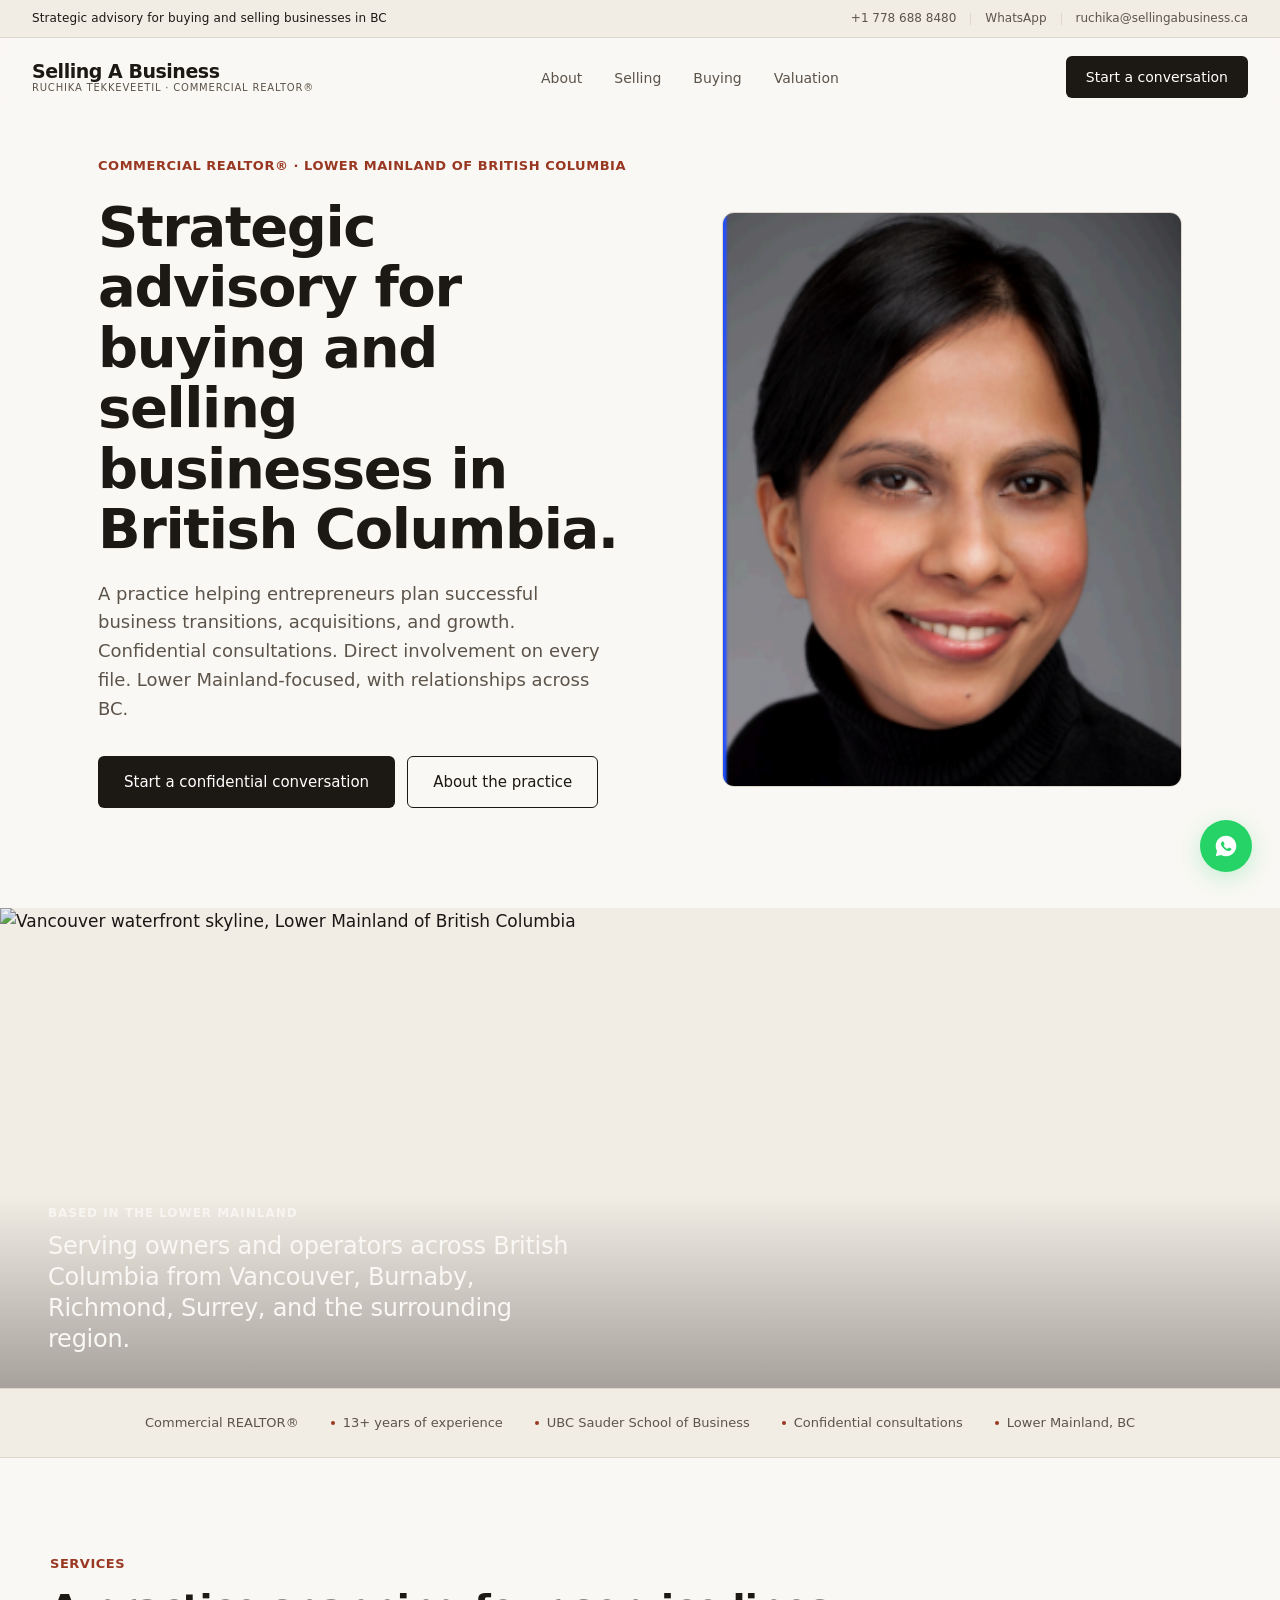
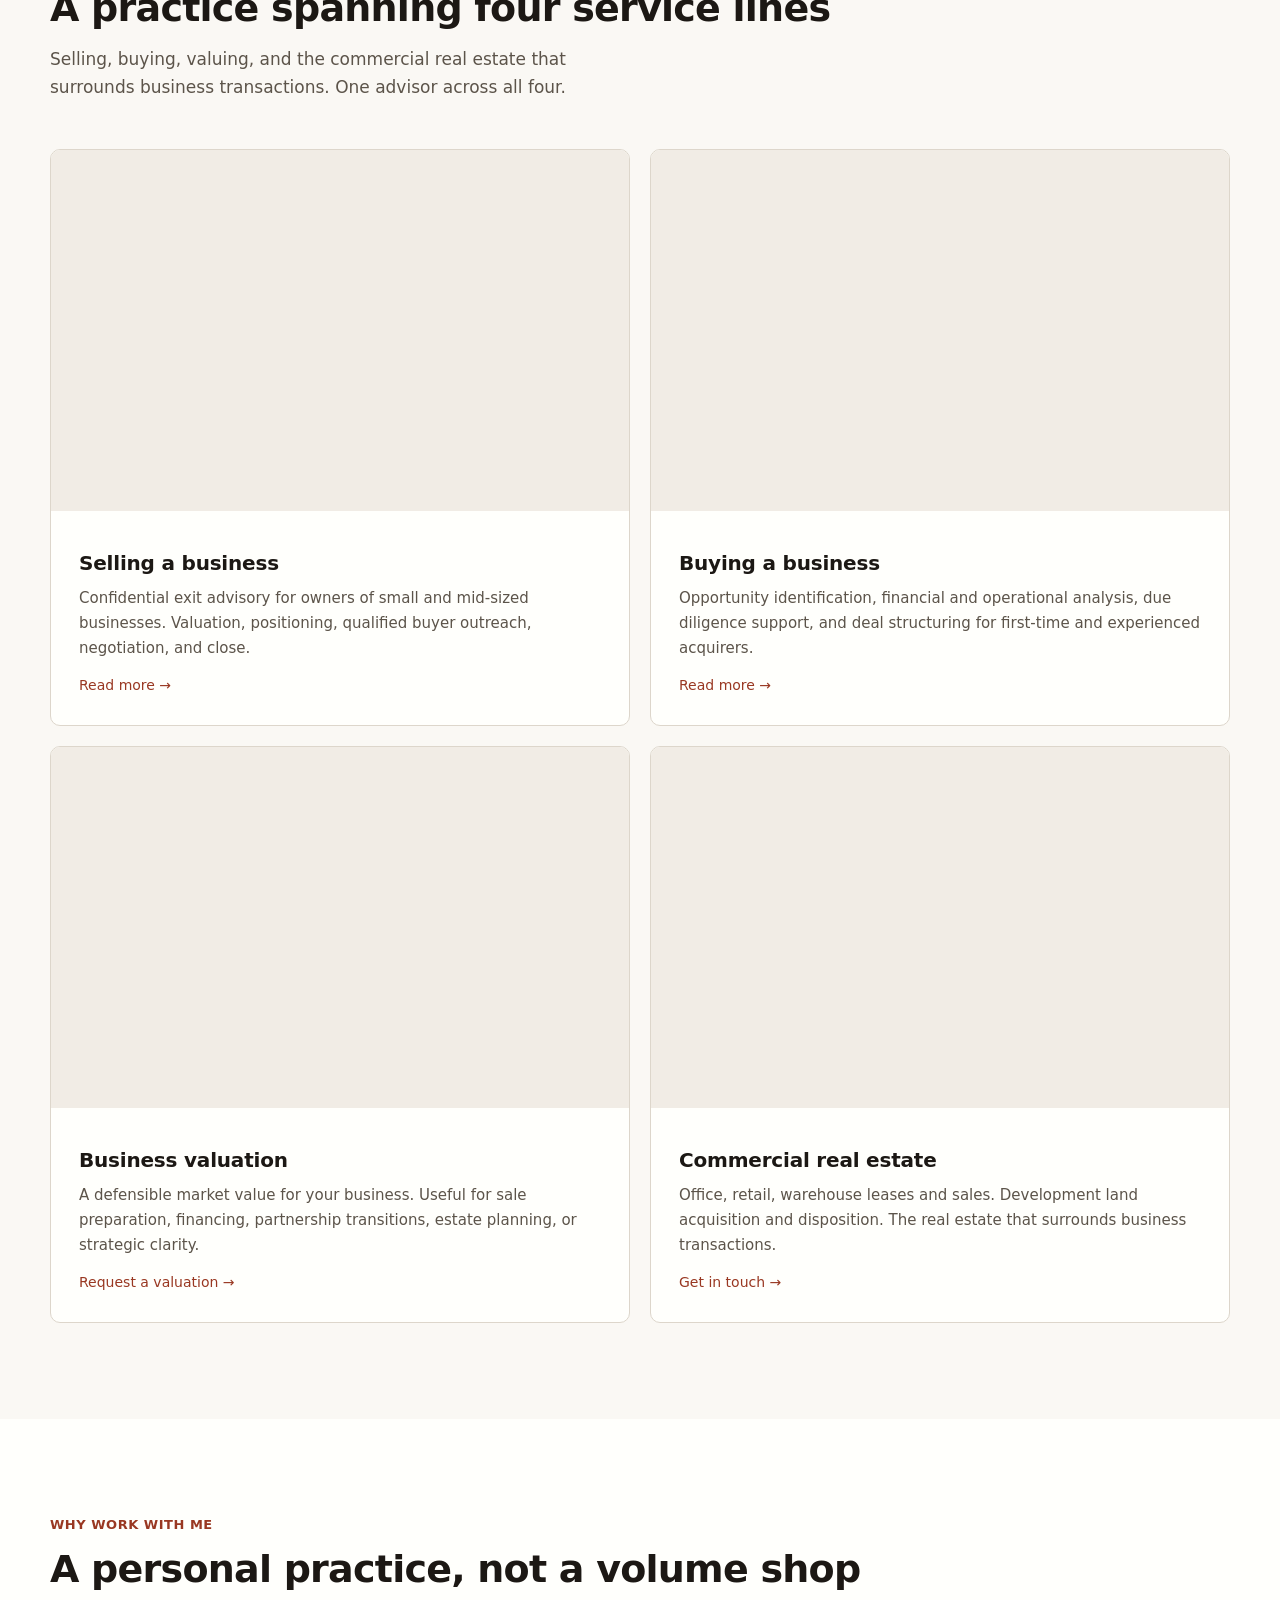
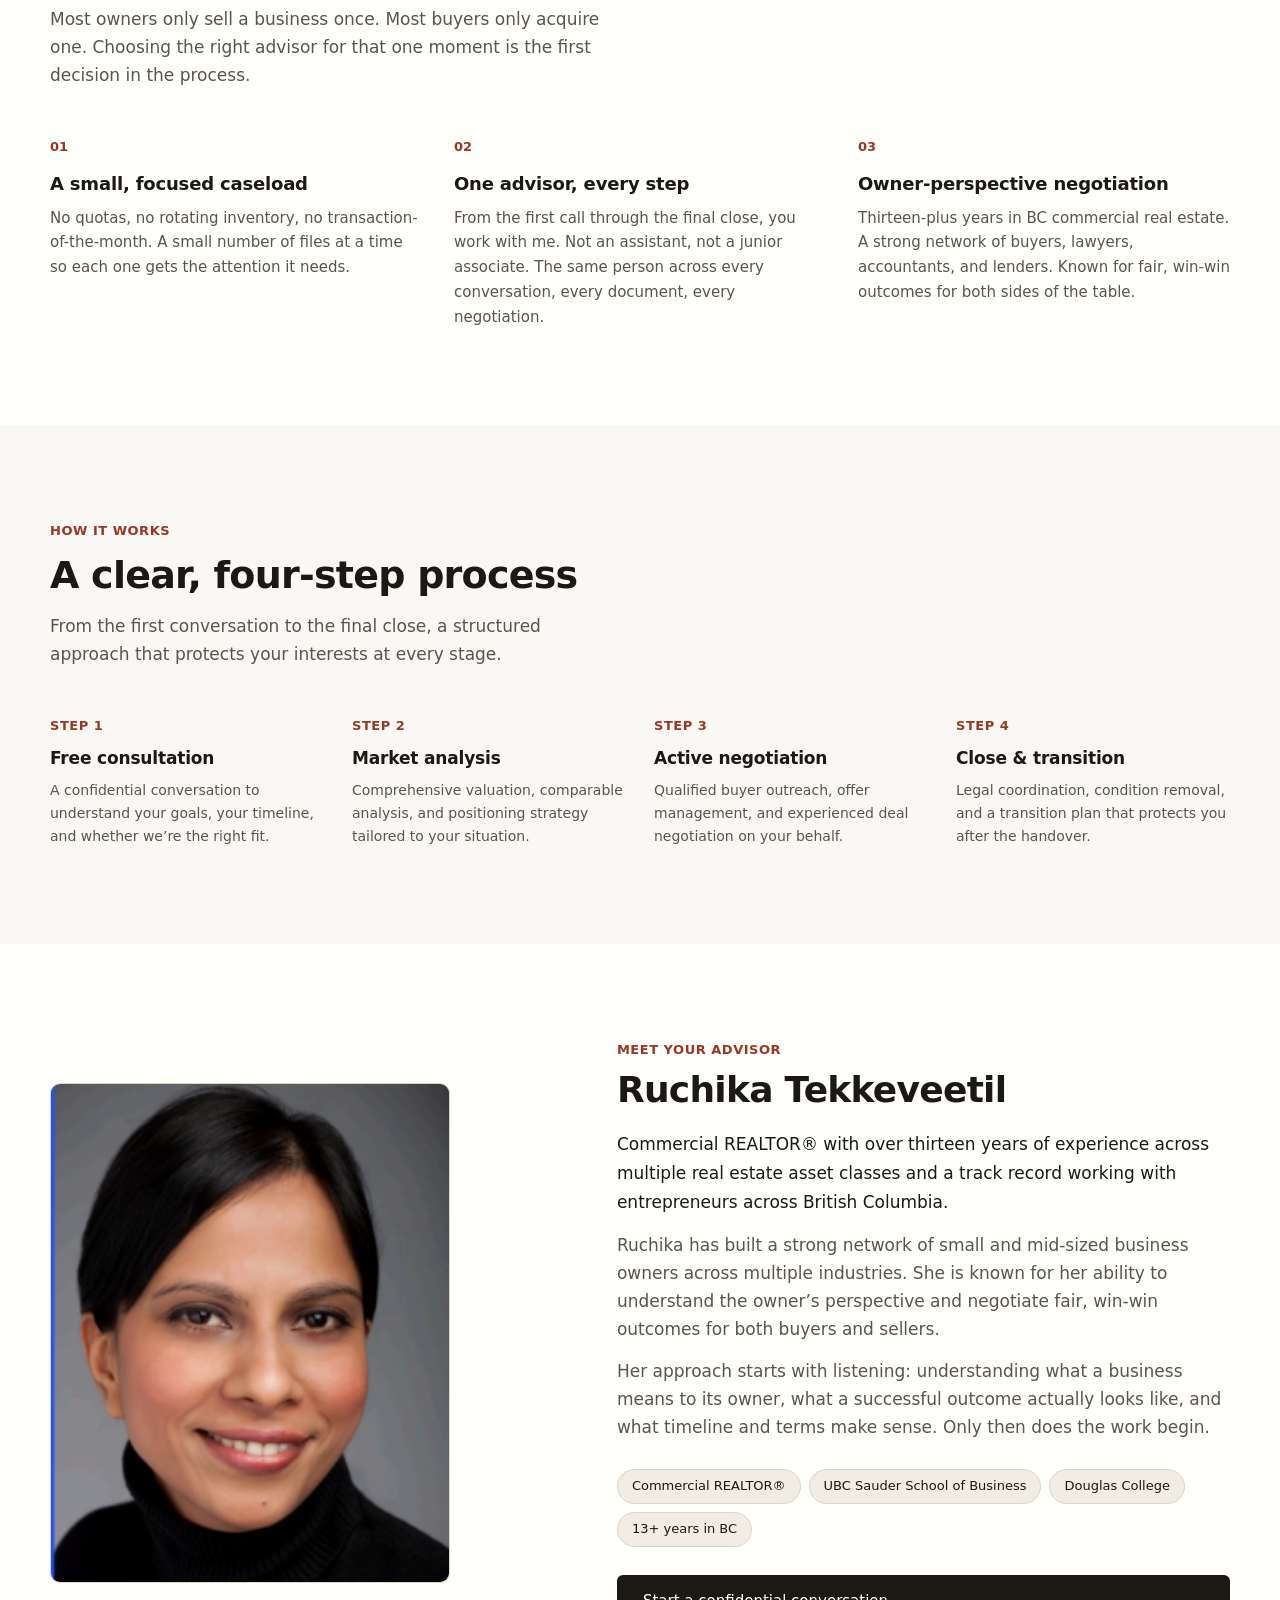
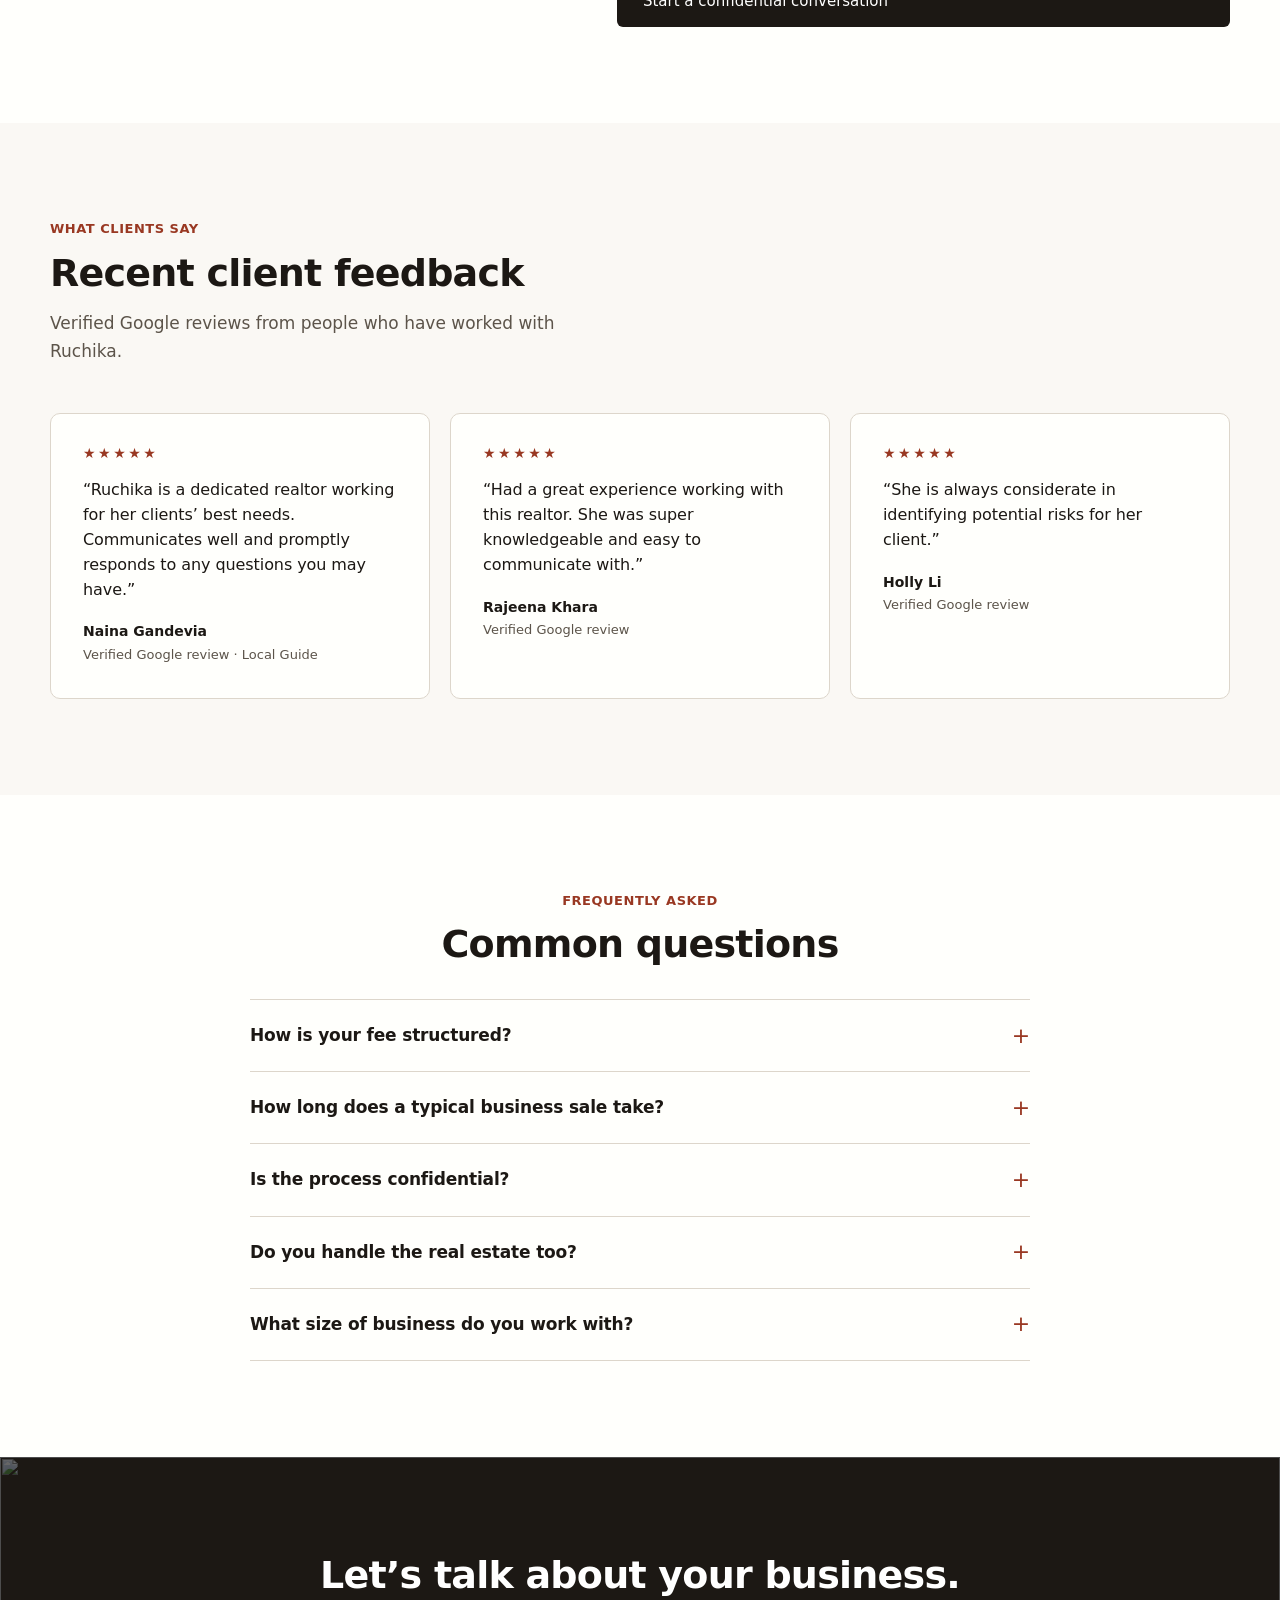
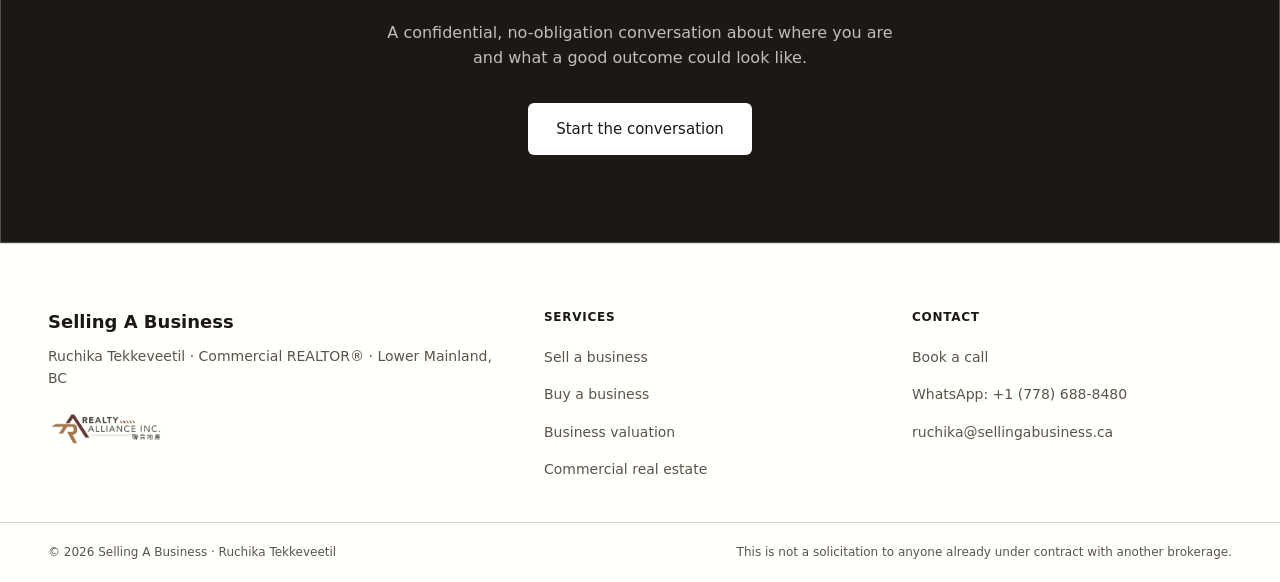
==== commit 03d3d447: "Phase 4: photo integration across home and buying pages Adds professional imagery across the site to" ====
--- a/index.html
+++ b/index.html
@@ -69,6 +69,15 @@
     </div>
   </section>
 
+  <!-- BC context photo strip -->
+  <section class="bc-context" aria-label="Vancouver, British Columbia">
+    <img class="bc-context-image" src="https://images.unsplash.com/photo-1559511260-66a654ae982a?auto=format&fit=crop&w=1920&q=80" alt="Vancouver waterfront skyline, Lower Mainland of British Columbia" loading="lazy">
+    <div class="bc-context-overlay">
+      <div class="bc-context-overlay-eyebrow">Based in the Lower Mainland</div>
+      <div class="bc-context-overlay-text">Serving owners and operators across British Columbia from Vancouver, Burnaby, Richmond, Surrey, and the surrounding region.</div>
+    </div>
+  </section>
+
   <!-- Trust Band -->
   <section class="trust-band" aria-label="Credentials">
     <div class="trust-band-inner">
@@ -89,37 +98,37 @@
         <p class="body-text muted-text" style="max-width:580px;margin-top:14px">Selling, buying, valuing, and the commercial real estate that surrounds business transactions. One advisor across all four.</p>
       </div>
       <div class="services-grid">
-        <div class="service-card reveal">
-          <svg class="service-card-icon" viewBox="0 0 48 48" fill="none" stroke="currentColor" stroke-width="1.8" aria-hidden="true">
-            <path d="M8 40V20l16-12 16 12v20H8z"/><path d="M20 40V28h8v12"/>
-          </svg>
-          <h3 class="service-card-title">Selling a business</h3>
-          <p class="service-card-desc">Confidential exit advisory for owners of small and mid-sized businesses. Valuation, positioning, qualified buyer outreach, negotiation, and close.</p>
-          <a href="selling.html" class="service-card-link">Read more &rarr;</a>
-        </div>
-        <div class="service-card reveal">
-          <svg class="service-card-icon" viewBox="0 0 48 48" fill="none" stroke="currentColor" stroke-width="1.8" aria-hidden="true">
-            <circle cx="24" cy="24" r="16"/><path d="M16 24h16M24 16v16"/>
-          </svg>
-          <h3 class="service-card-title">Buying a business</h3>
-          <p class="service-card-desc">Opportunity identification, financial and operational analysis, due diligence support, and deal structuring for first-time and experienced acquirers.</p>
-          <a href="buying.html" class="service-card-link">Read more &rarr;</a>
-        </div>
-        <div class="service-card reveal">
-          <svg class="service-card-icon" viewBox="0 0 48 48" fill="none" stroke="currentColor" stroke-width="1.8" aria-hidden="true">
-            <path d="M12 36l8-12 8 6 8-16"/><circle cx="12" cy="36" r="2"/><circle cx="20" cy="24" r="2"/><circle cx="28" cy="30" r="2"/><circle cx="36" cy="14" r="2"/>
-          </svg>
-          <h3 class="service-card-title">Business valuation</h3>
-          <p class="service-card-desc">A defensible market value for your business. Useful for sale preparation, financing, partnership transitions, estate planning, or strategic clarity.</p>
-          <a href="intake.html?type=valuation" class="service-card-link">Request a valuation &rarr;</a>
-        </div>
-        <div class="service-card reveal">
-          <svg class="service-card-icon" viewBox="0 0 48 48" fill="none" stroke="currentColor" stroke-width="1.8" aria-hidden="true">
-            <rect x="6" y="28" width="12" height="12"/><rect x="18" y="20" width="12" height="20"/><rect x="30" y="12" width="12" height="28"/>
-          </svg>
-          <h3 class="service-card-title">Commercial real estate</h3>
-          <p class="service-card-desc">Office, retail, warehouse leases and sales. Development land acquisition and disposition. The real estate that surrounds business transactions.</p>
-          <a href="intake.html?type=realestate" class="service-card-link">Get in touch &rarr;</a>
+        <div class="service-card has-photo reveal">
+          <div class="service-card-image" style="background-image: url('https://images.unsplash.com/photo-1450101499163-c8848c66ca85?auto=format&fit=crop&w=900&q=80');"></div>
+          <div class="service-card-body">
+            <h3 class="service-card-title">Selling a business</h3>
+            <p class="service-card-desc">Confidential exit advisory for owners of small and mid-sized businesses. Valuation, positioning, qualified buyer outreach, negotiation, and close.</p>
+            <a href="selling.html" class="service-card-link">Read more &rarr;</a>
+          </div>
+        </div>
+        <div class="service-card has-photo reveal">
+          <div class="service-card-image" style="background-image: url('https://images.unsplash.com/photo-1521791136064-7986c2920216?auto=format&fit=crop&w=900&q=80');"></div>
+          <div class="service-card-body">
+            <h3 class="service-card-title">Buying a business</h3>
+            <p class="service-card-desc">Opportunity identification, financial and operational analysis, due diligence support, and deal structuring for first-time and experienced acquirers.</p>
+            <a href="buying.html" class="service-card-link">Read more &rarr;</a>
+          </div>
+        </div>
+        <div class="service-card has-photo reveal">
+          <div class="service-card-image" style="background-image: url('https://images.unsplash.com/photo-1542744173-8e7e53415bb0?auto=format&fit=crop&w=900&q=80');"></div>
+          <div class="service-card-body">
+            <h3 class="service-card-title">Business valuation</h3>
+            <p class="service-card-desc">A defensible market value for your business. Useful for sale preparation, financing, partnership transitions, estate planning, or strategic clarity.</p>
+            <a href="intake.html?type=valuation" class="service-card-link">Request a valuation &rarr;</a>
+          </div>
+        </div>
+        <div class="service-card has-photo reveal">
+          <div class="service-card-image" style="background-image: url('https://images.unsplash.com/photo-1454165804606-c3d57bc86b40?auto=format&fit=crop&w=900&q=80');"></div>
+          <div class="service-card-body">
+            <h3 class="service-card-title">Commercial real estate</h3>
+            <p class="service-card-desc">Office, retail, warehouse leases and sales. Development land acquisition and disposition. The real estate that surrounds business transactions.</p>
+            <a href="intake.html?type=realestate" class="service-card-link">Get in touch &rarr;</a>
+          </div>
         </div>
       </div>
     </div>
@@ -322,6 +331,7 @@
 
   <!-- CTA Band -->
   <section class="cta-band">
+    <img class="cta-band-bg" src="https://images.unsplash.com/photo-1497366216548-37526070297c?auto=format&fit=crop&w=1920&q=80" alt="" aria-hidden="true" loading="lazy">
     <h2 class="cta-band-headline reveal">Let&rsquo;s talk about your business.</h2>
     <p class="cta-band-sub reveal">A confidential, no-obligation conversation about where you are and what a good outcome could look like.</p>
     <a href="intake.html" class="btn-white">Start the conversation</a>
--- a/style.css
+++ b/style.css
@@ -457,6 +457,73 @@
 .visually-hidden { position: absolute; width: 1px; height: 1px; overflow: hidden; clip: rect(0 0 0 0); white-space: nowrap; }
 .text-center { text-align: center; }
 .section-header { margin-bottom: 48px; }
+
+/* ─── BC context strip (Vancouver hero photo) ─── */
+.bc-context {
+  position: relative;
+  width: 100%;
+  aspect-ratio: 21/9;
+  max-height: 480px;
+  overflow: hidden;
+  background-color: var(--color-surface-alt);
+}
+.bc-context-image {
+  position: absolute;
+  inset: 0;
+  width: 100%;
+  height: 100%;
+  object-fit: cover;
+  filter: saturate(0.85) brightness(0.95);
+}
+.bc-context::after {
+  content: '';
+  position: absolute;
+  inset: 0;
+  background: linear-gradient(180deg, rgba(28,24,20,0.0) 0%, rgba(28,24,20,0.0) 60%, rgba(28,24,20,0.35) 100%);
+  pointer-events: none;
+}
+.bc-context-overlay {
+  position: absolute;
+  left: 48px;
+  bottom: 32px;
+  z-index: 2;
+  color: #FAF8F4;
+  font-family: var(--font-sans);
+  max-width: 540px;
+}
+.bc-context-overlay-eyebrow {
+  font-size: 12px;
+  font-weight: 600;
+  letter-spacing: 0.08em;
+  text-transform: uppercase;
+  color: rgba(250, 248, 244, 0.85);
+  margin-bottom: 8px;
+}
+.bc-context-overlay-text {
+  font-size: clamp(18px, 2vw, 24px);
+  font-weight: 500;
+  line-height: 1.3;
+  letter-spacing: -0.01em;
+}
+@media (max-width: 768px) {
+  .bc-context { aspect-ratio: 4/3; max-height: 380px; }
+  .bc-context-overlay { left: 20px; right: 20px; bottom: 20px; }
+  .bc-context-overlay-text { font-size: 17px; }
+}
+
+/* ─── Service card with photo ─── */
+.service-card.has-photo { padding: 0; overflow: hidden; }
+.service-card-image {
+  width: 100%;
+  aspect-ratio: 16/10;
+  background-size: cover;
+  background-position: center;
+  background-color: var(--color-surface-alt);
+  filter: saturate(0.9);
+}
+.service-card-body { padding: 24px 28px 28px; display: flex; flex-direction: column; gap: 10px; flex: 1; }
+.service-card.has-photo .service-card-icon { display: none; }
+.service-card.has-photo .service-card-title { margin-top: 4px; }
 
 /* ─── Top contact bar (sits above main nav) ─── */
 .contact-bar {
@@ -1019,10 +1086,22 @@
 
 /* ─── CTA Band ───────────────────────────────── */
 .cta-band {
+  position: relative;
   background: var(--color-primary);
-  padding: 72px 48px;
+  padding: 88px 48px;
   text-align: center;
-}
+  overflow: hidden;
+}
+.cta-band-bg {
+  position: absolute;
+  inset: 0;
+  width: 100%;
+  height: 100%;
+  object-fit: cover;
+  filter: saturate(0.7) brightness(0.4);
+  z-index: 0;
+}
+.cta-band > *:not(.cta-band-bg) { position: relative; z-index: 1; }
 .cta-band-headline {
   font-family: var(--font-sans);
   font-size: clamp(26px, 3.4vw, 38px);
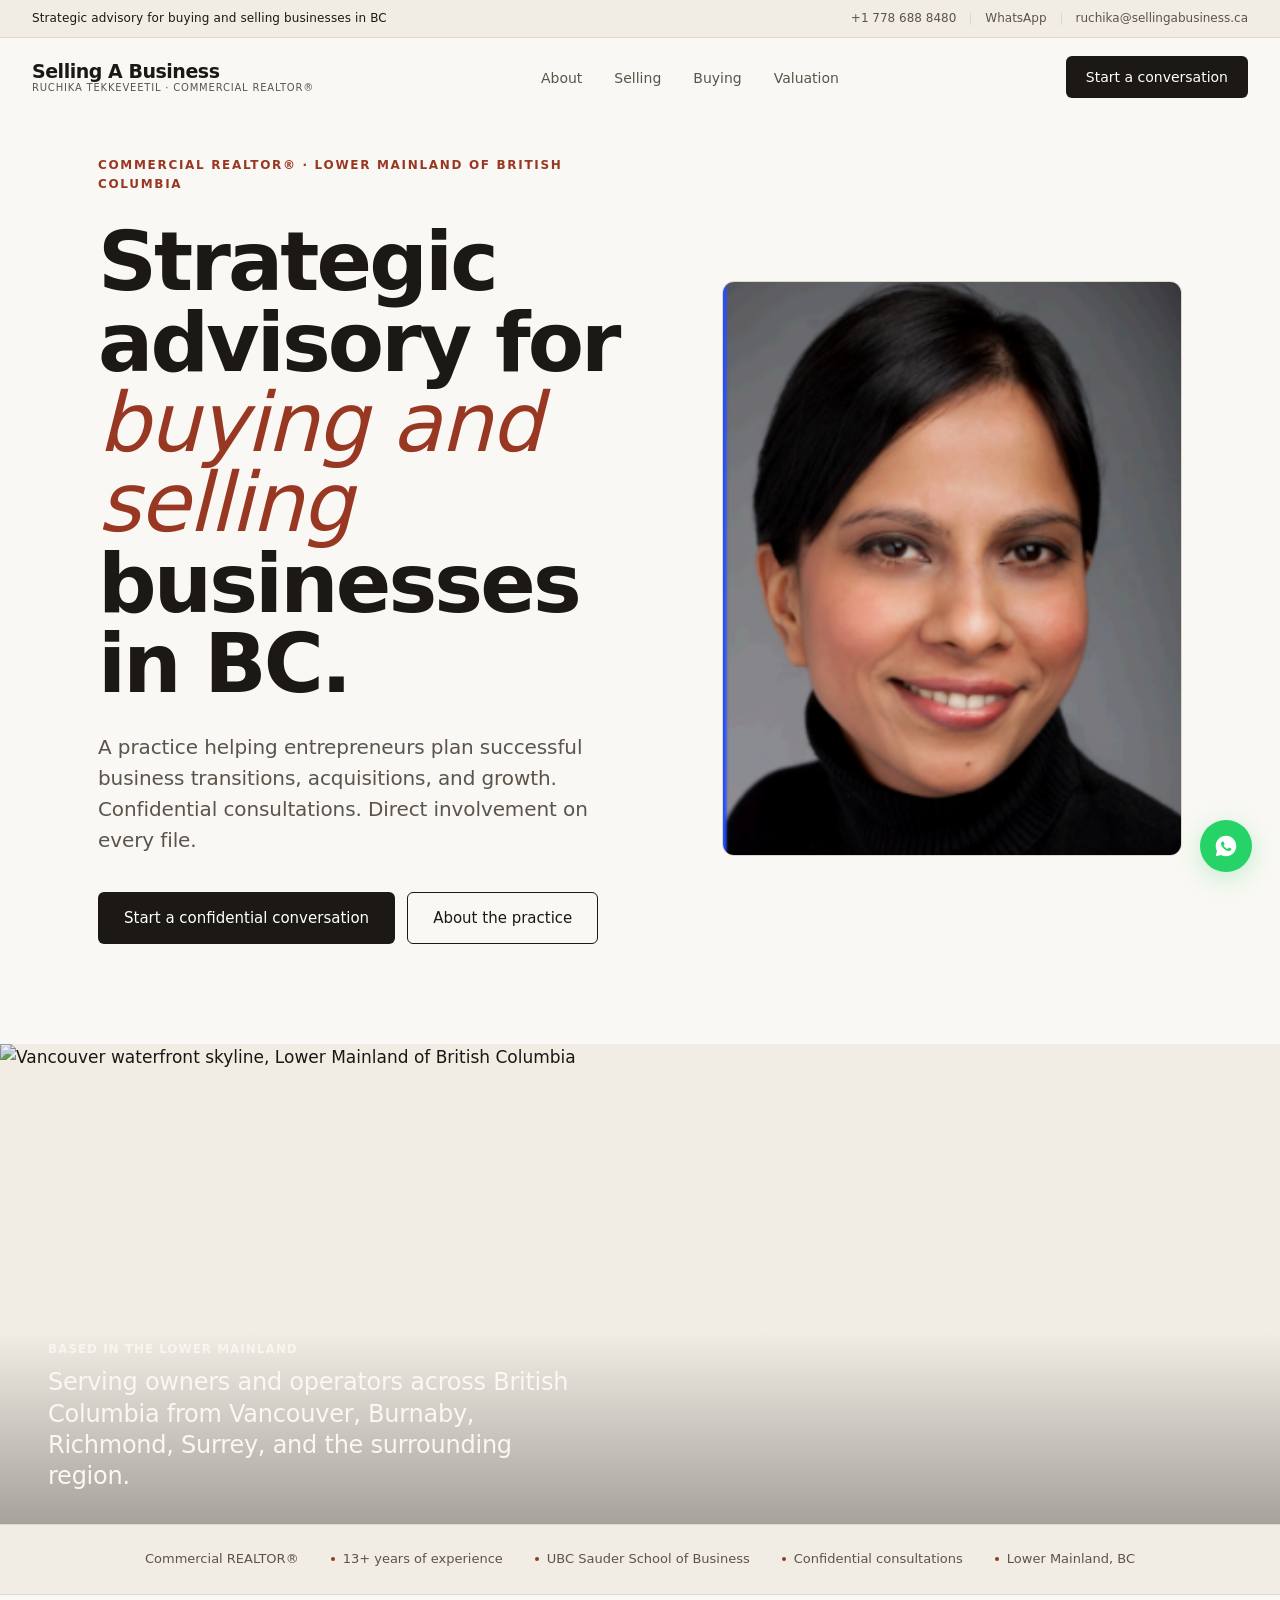
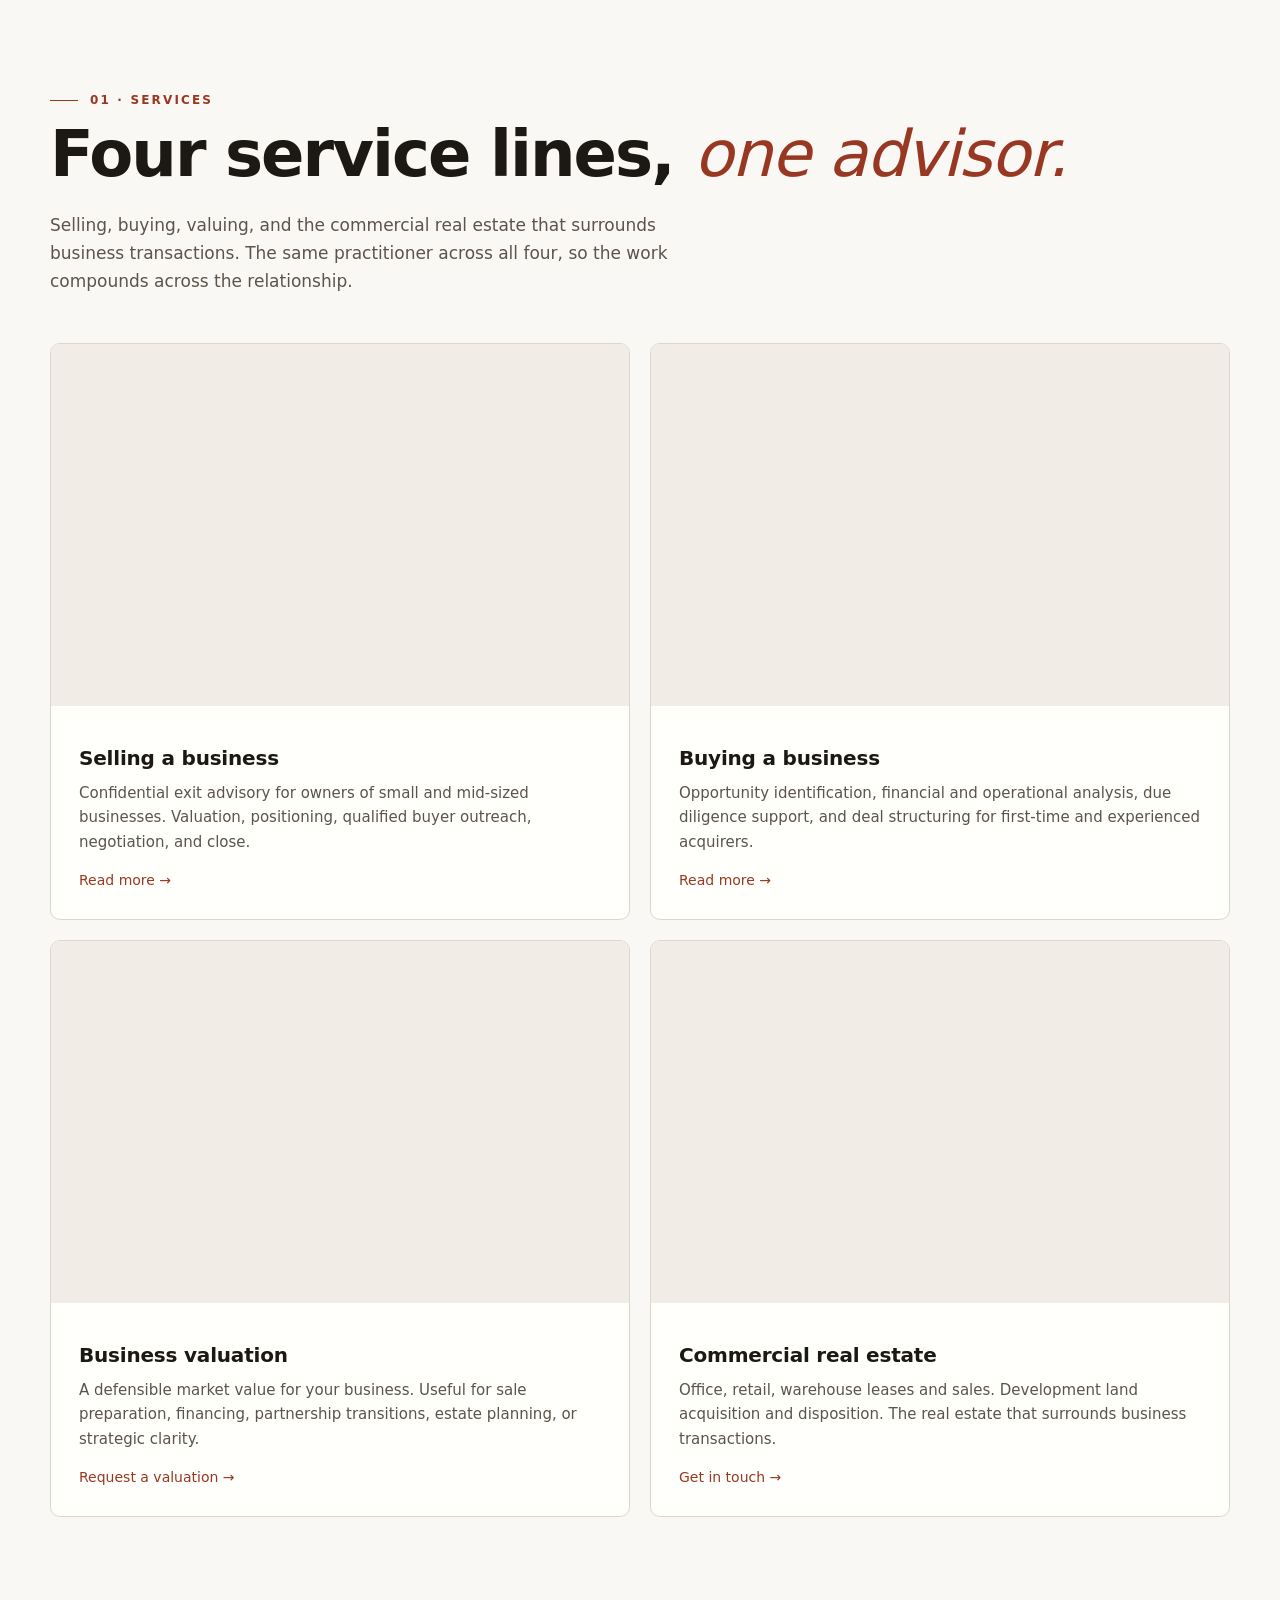
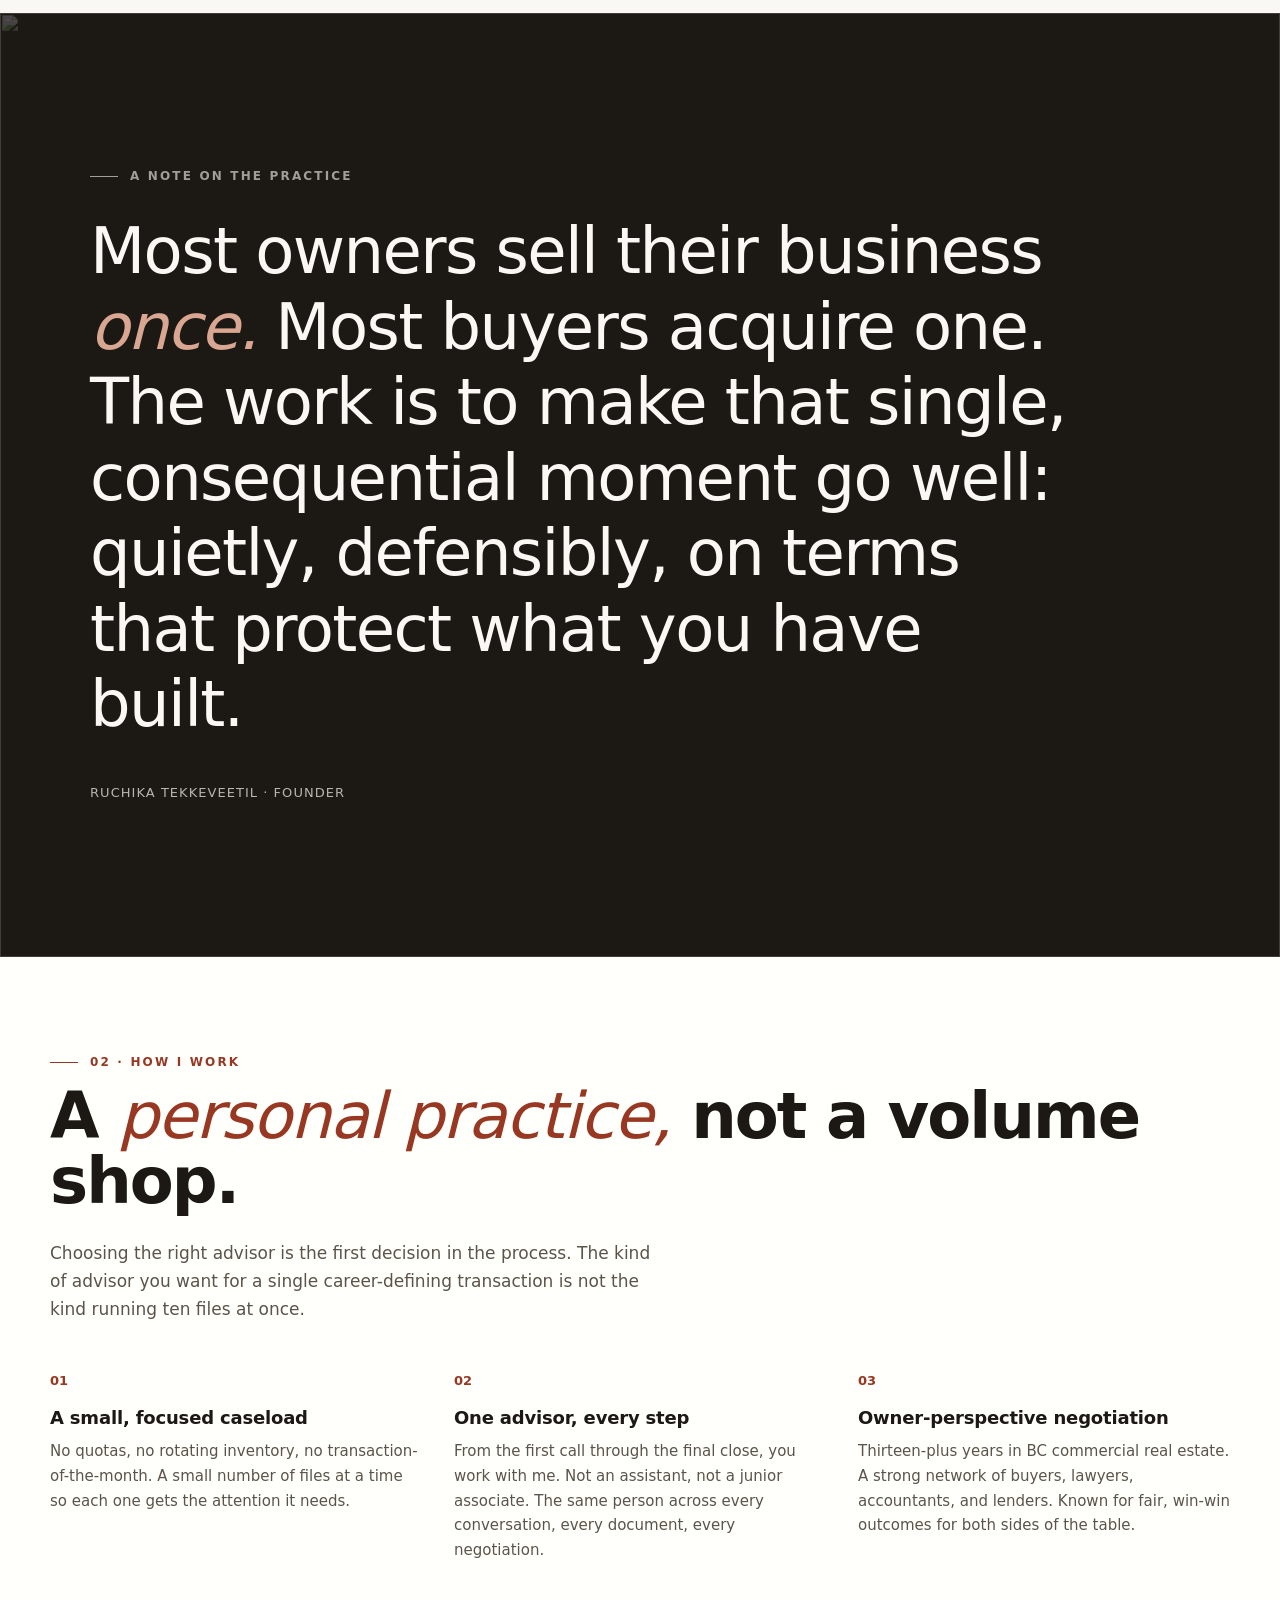
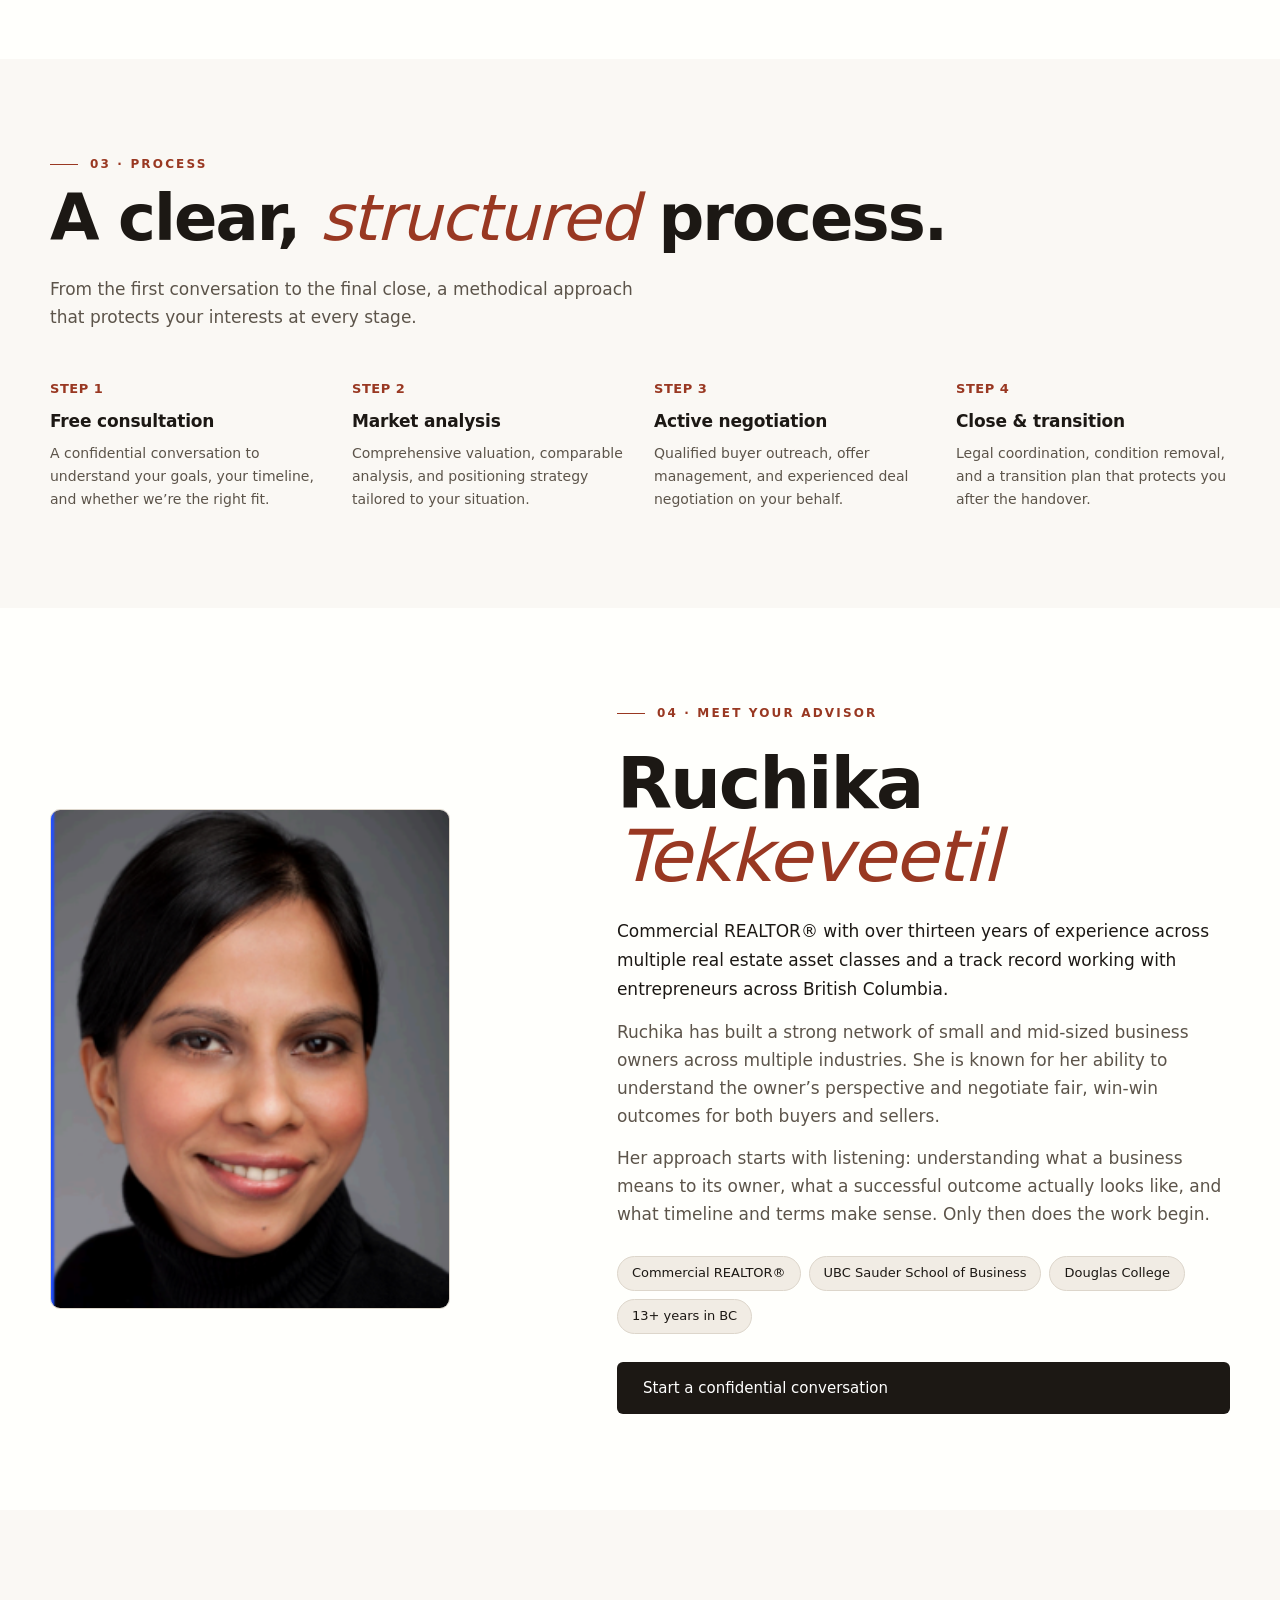
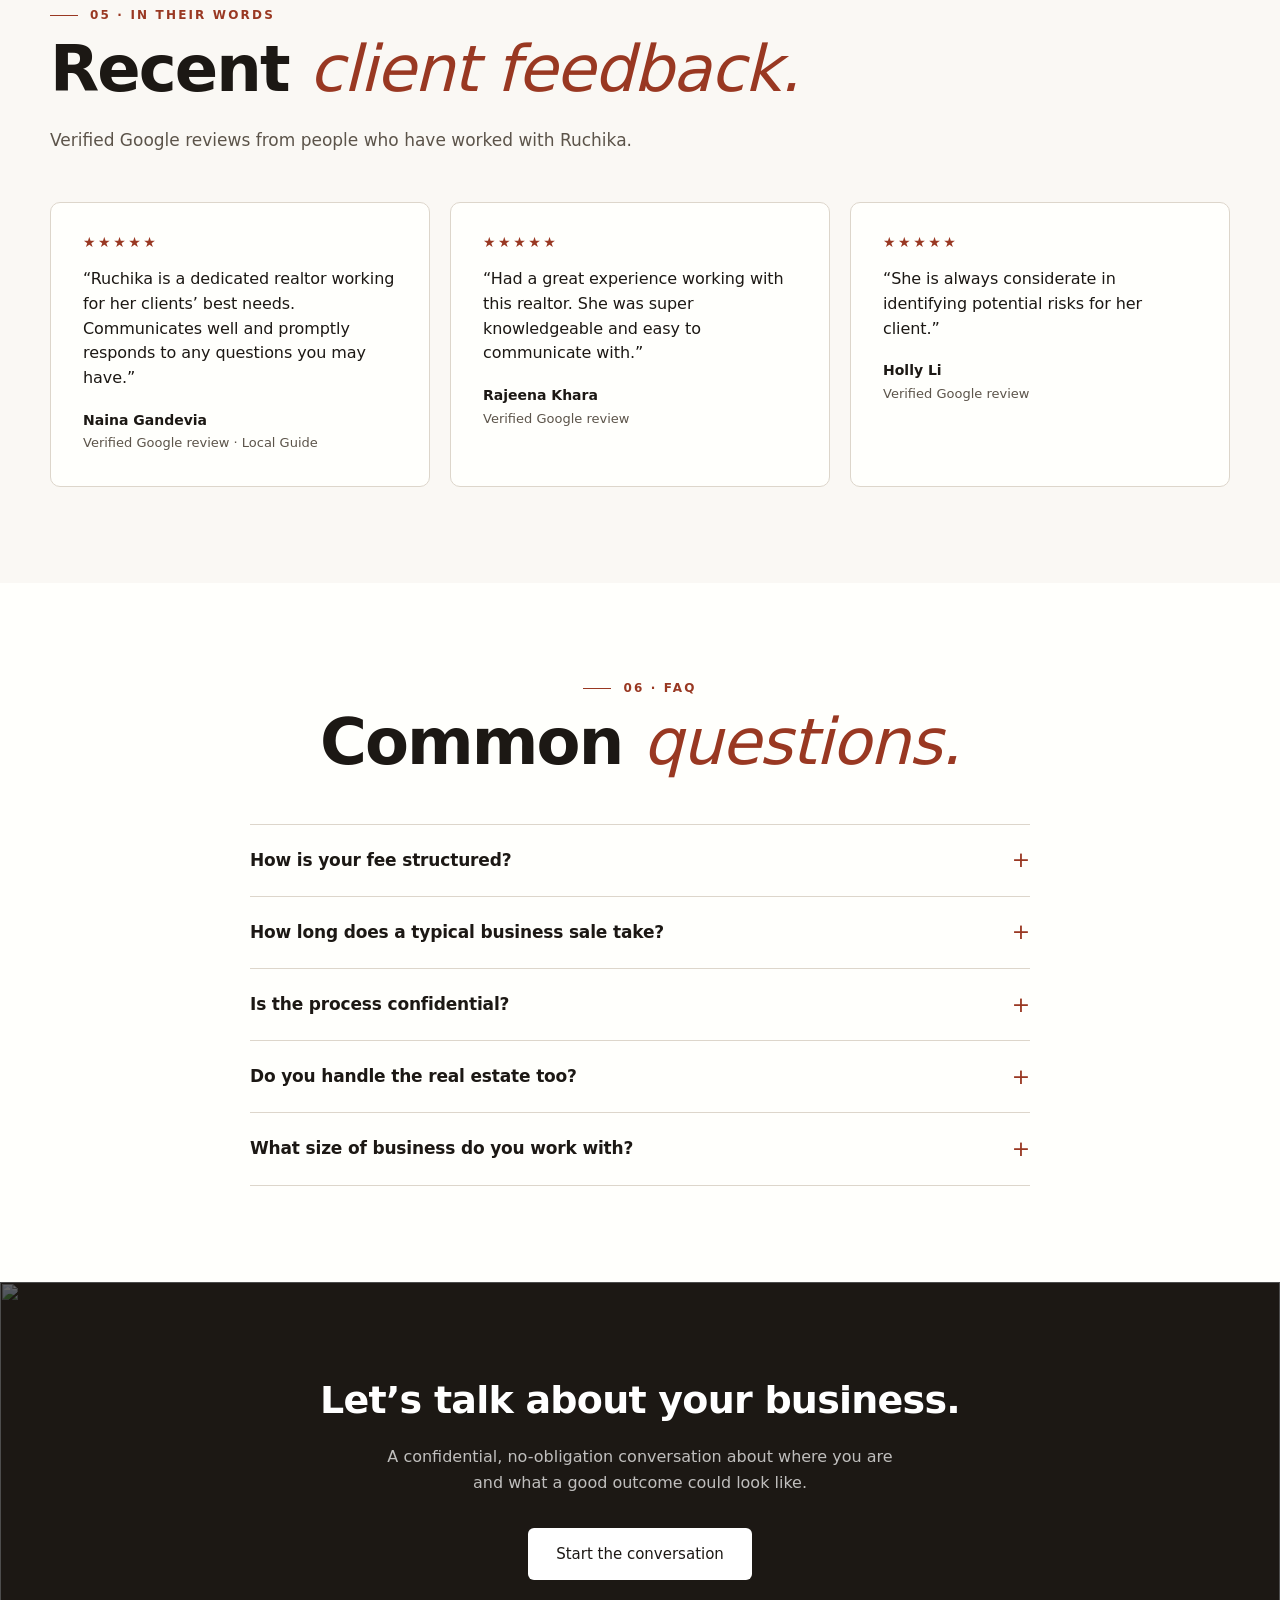
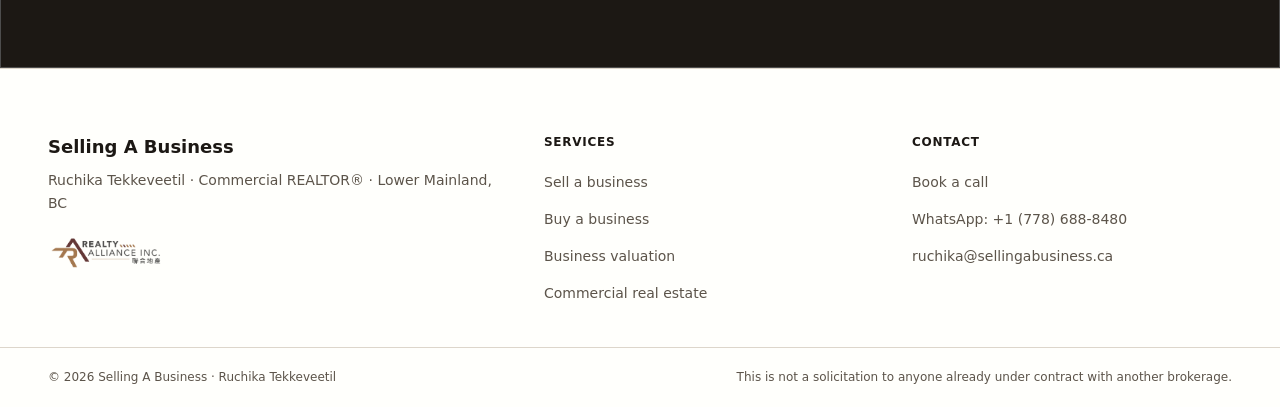
==== commit f813cab5: "Bolder pass: dramatic typography, manifesto section, section markers Pushing the design from "basic"" ====
--- a/index.html
+++ b/index.html
@@ -3,7 +3,7 @@
 <head>
   <meta charset="UTF-8">
   <meta name="viewport" content="width=device-width, initial-scale=1.0">
-  <title>Selling A Business — Strategic Advisory for Buying and Selling Businesses in BC</title>
+  <title>Selling A Business · Strategic Advisory for Buying and Selling Businesses in BC</title>
   <meta name="description" content="Strategic advisory for buying and selling small and mid-sized businesses across the Lower Mainland of British Columbia. Run by Ruchika Tekkeveetil, Commercial REALTOR®.">
   <link rel="preconnect" href="https://fonts.googleapis.com">
   <link rel="preconnect" href="https://fonts.gstatic.com" crossorigin>
@@ -47,9 +47,9 @@
     <div class="hero-content">
       <div class="hero-text">
         <p class="hero-eyebrow">Commercial REALTOR® · Lower Mainland of British Columbia</p>
-        <h1 class="hero-headline">Strategic advisory for buying and selling businesses in British Columbia.</h1>
+        <h1 class="hero-headline">Strategic advisory for <em>buying and selling</em> businesses in BC.</h1>
         <p class="hero-sub">
-          A practice helping entrepreneurs plan successful business transitions, acquisitions, and growth. Confidential consultations. Direct involvement on every file. Lower Mainland-focused, with relationships across BC.
+          A practice helping entrepreneurs plan successful business transitions, acquisitions, and growth. Confidential consultations. Direct involvement on every file.
         </p>
         <div class="hero-actions">
           <a href="intake.html" class="btn-primary">Start a confidential conversation</a>
@@ -93,9 +93,9 @@
   <section class="section services-bg" id="services">
     <div class="section-inner">
       <div class="section-header reveal">
-        <p class="eyebrow">Services</p>
-        <h2 class="section-heading" style="margin-top:12px;font-size:clamp(26px,3vw,38px)">A practice spanning four service lines</h2>
-        <p class="body-text muted-text" style="max-width:580px;margin-top:14px">Selling, buying, valuing, and the commercial real estate that surrounds business transactions. One advisor across all four.</p>
+        <div class="section-marker">01 · Services</div>
+        <h2 class="section-heading">Four service lines, <em>one advisor.</em></h2>
+        <p class="body-text muted-text" style="max-width:620px;margin-top:24px">Selling, buying, valuing, and the commercial real estate that surrounds business transactions. The same practitioner across all four, so the work compounds across the relationship.</p>
       </div>
       <div class="services-grid">
         <div class="service-card has-photo reveal">
@@ -134,13 +134,25 @@
     </div>
   </section>
 
+  <!-- Manifesto / pull-quote -->
+  <section class="manifesto" aria-label="Practice philosophy">
+    <img class="manifesto-bg" src="https://images.unsplash.com/photo-1559511260-66a654ae982a?auto=format&fit=crop&w=1920&q=80" alt="" aria-hidden="true" loading="lazy">
+    <div class="manifesto-inner">
+      <div class="manifesto-marker">A note on the practice</div>
+      <p class="manifesto-text">
+        Most owners sell their business <em>once.</em> Most buyers acquire one. The work is to make that single, consequential moment go well: quietly, defensibly, on terms that protect what you have built.
+      </p>
+      <div class="manifesto-attribution">Ruchika Tekkeveetil · Founder</div>
+    </div>
+  </section>
+
   <!-- Why work with me -->
   <section class="section why-bg">
     <div class="section-inner">
       <div class="section-header reveal">
-        <p class="eyebrow">Why work with me</p>
-        <h2 class="section-heading" style="margin-top:12px;font-size:clamp(26px,3vw,38px)">A personal practice, not a volume shop</h2>
-        <p class="body-text muted-text" style="max-width:580px;margin-top:14px">Most owners only sell a business once. Most buyers only acquire one. Choosing the right advisor for that one moment is the first decision in the process.</p>
+        <div class="section-marker">02 · How I work</div>
+        <h2 class="section-heading">A <em>personal practice,</em> not a volume shop.</h2>
+        <p class="body-text muted-text" style="max-width:620px;margin-top:24px">Choosing the right advisor is the first decision in the process. The kind of advisor you want for a single career-defining transaction is not the kind running ten files at once.</p>
       </div>
       <div class="why-grid">
         <div class="why-card reveal">
@@ -166,9 +178,9 @@
   <section class="section process-bg" id="process">
     <div class="section-inner">
       <div class="section-header reveal">
-        <p class="eyebrow">How it works</p>
-        <h2 class="section-heading" style="margin-top:12px;font-size:clamp(26px,3vw,38px)">A clear, four-step process</h2>
-        <p class="body-text muted-text" style="max-width:560px;margin-top:14px">From the first conversation to the final close, a structured approach that protects your interests at every stage.</p>
+        <div class="section-marker">03 · Process</div>
+        <h2 class="section-heading">A clear, <em>structured</em> process.</h2>
+        <p class="body-text muted-text" style="max-width:620px;margin-top:24px">From the first conversation to the final close, a methodical approach that protects your interests at every stage.</p>
       </div>
       <div class="process-steps">
         <div class="process-step reveal">
@@ -210,8 +222,8 @@
           </div>
         </div>
         <div class="about-content">
-          <p class="eyebrow reveal">Meet your advisor</p>
-          <h2 class="section-heading reveal">Ruchika Tekkeveetil</h2>
+          <div class="section-marker reveal">04 · Meet your advisor</div>
+          <h2 class="section-heading reveal">Ruchika <em>Tekkeveetil</em></h2>
           <p class="body-text reveal">
             Commercial REALTOR® with over thirteen years of experience across multiple real estate asset classes and a track record working with entrepreneurs across British Columbia.
           </p>
@@ -237,9 +249,9 @@
   <section class="section testimonials-bg" id="testimonials">
     <div class="section-inner">
       <div class="section-header reveal">
-        <p class="eyebrow">What clients say</p>
-        <h2 class="section-heading" style="margin-top:12px;font-size:clamp(26px,3vw,38px)">Recent client feedback</h2>
-        <p class="body-text muted-text" style="max-width:580px;margin-top:14px">Verified Google reviews from people who have worked with Ruchika.</p>
+        <div class="section-marker">05 · In their words</div>
+        <h2 class="section-heading">Recent <em>client feedback.</em></h2>
+        <p class="body-text muted-text" style="max-width:620px;margin-top:24px">Verified Google reviews from people who have worked with Ruchika.</p>
       </div>
       <div class="testimonials-grid">
         <div class="testimonial-card reveal">
@@ -273,9 +285,9 @@
   <!-- FAQ -->
   <section class="section faq-bg" id="faq">
     <div class="section-inner">
-      <div class="section-header text-center reveal" style="margin-bottom:32px">
-        <p class="eyebrow">Frequently asked</p>
-        <h2 class="section-heading" style="margin-top:12px;font-size:clamp(26px,3vw,38px)">Common questions</h2>
+      <div class="section-header text-center reveal" style="margin-bottom:48px">
+        <div class="section-marker" style="justify-content:center">06 · FAQ</div>
+        <h2 class="section-heading">Common <em>questions.</em></h2>
       </div>
       <div class="faq-wrap">
         <div class="faq-list">
@@ -303,7 +315,7 @@
               <span class="faq-icon" aria-hidden="true">+</span>
             </button>
             <div class="faq-answer">
-              Yes. Buyers sign a non-disclosure agreement before receiving any identifying information. Staff, customers, and competitors don&rsquo;t learn about a sale until the right time &mdash; usually after close.
+              Yes. Buyers sign a non-disclosure agreement before receiving any identifying information. Staff, customers, and competitors don&rsquo;t learn about a sale until the right time, usually after close.
             </div>
           </div>
           <div class="faq-item">
@@ -312,7 +324,7 @@
               <span class="faq-icon" aria-hidden="true">+</span>
             </button>
             <div class="faq-answer">
-              Yes. As a licensed realtor and business broker, I handle the operating business and the real estate that often comes with it &mdash; commercial buildings, leases, and land &mdash; under one engagement.
+              Yes. As a licensed realtor and business broker, I handle the operating business and the real estate that often comes with it (commercial buildings, leases, and land) under one engagement.
             </div>
           </div>
           <div class="faq-item">
--- a/style.css
+++ b/style.css
@@ -223,10 +223,107 @@
 }
 .section-heading {
   font-family: var(--font-sans);
+  font-size: clamp(36px, 5.2vw, 64px);
   font-weight: 700;
   color: var(--color-primary);
-  line-height: 1.15;
+  line-height: 1.02;
+  letter-spacing: -0.03em;
+}
+.section-heading em {
+  font-style: italic;
+  font-weight: 300;
+  color: var(--color-accent);
   letter-spacing: -0.02em;
+}
+
+/* Section markers (01, 02 style) */
+.section-marker {
+  font-family: var(--font-sans);
+  font-size: 12px;
+  font-weight: 600;
+  letter-spacing: 0.18em;
+  text-transform: uppercase;
+  color: var(--color-accent);
+  display: flex;
+  align-items: center;
+  gap: 12px;
+  margin-bottom: 12px;
+}
+.section-marker::before {
+  content: '';
+  display: block;
+  width: 28px;
+  height: 1px;
+  background: var(--color-accent);
+}
+
+/* Manifesto / pull-quote section */
+.manifesto {
+  padding: clamp(80px, 12vw, 160px) 48px;
+  background: var(--color-primary);
+  color: #FAF8F4;
+  position: relative;
+  overflow: hidden;
+}
+.manifesto-bg {
+  position: absolute;
+  inset: 0;
+  width: 100%;
+  height: 100%;
+  object-fit: cover;
+  opacity: 0.22;
+  filter: saturate(0.6);
+}
+.manifesto-inner {
+  position: relative;
+  z-index: 1;
+  max-width: 1100px;
+  margin: 0 auto;
+}
+.manifesto-marker {
+  font-family: var(--font-sans);
+  font-size: 12px;
+  font-weight: 600;
+  letter-spacing: 0.18em;
+  text-transform: uppercase;
+  color: rgba(250, 248, 244, 0.6);
+  display: flex;
+  align-items: center;
+  gap: 12px;
+  margin-bottom: 28px;
+}
+.manifesto-marker::before {
+  content: '';
+  display: block;
+  width: 28px;
+  height: 1px;
+  background: rgba(250, 248, 244, 0.6);
+}
+.manifesto-text {
+  font-family: var(--font-sans);
+  font-size: clamp(32px, 5.2vw, 64px);
+  font-weight: 300;
+  line-height: 1.18;
+  letter-spacing: -0.025em;
+  color: #FAF8F4;
+  max-width: 980px;
+}
+.manifesto-text em {
+  font-style: italic;
+  font-weight: 300;
+  color: #D9A691;
+}
+.manifesto-attribution {
+  font-family: var(--font-sans);
+  font-size: 13px;
+  font-weight: 500;
+  letter-spacing: 0.08em;
+  text-transform: uppercase;
+  color: rgba(250, 248, 244, 0.7);
+  margin-top: 40px;
+}
+@media (max-width: 768px) {
+  .manifesto { padding: 80px 24px; }
 }
 .body-text {
   font-family: var(--font-sans);
@@ -607,29 +704,37 @@
 .hero-text { max-width: 580px; }
 .hero-eyebrow {
   font-family: var(--font-sans);
-  font-size: 13px;
-  font-weight: 600;
-  letter-spacing: 0.04em;
+  font-size: 12px;
+  font-weight: 600;
+  letter-spacing: 0.14em;
   text-transform: uppercase;
   color: var(--color-accent);
-  margin-bottom: 20px;
+  margin-bottom: 28px;
 }
 .hero-headline {
   font-family: var(--font-sans);
-  font-size: clamp(34px, 4.4vw, 56px);
+  font-size: clamp(44px, 6.4vw, 92px);
   font-weight: 700;
-  line-height: 1.08;
-  letter-spacing: -0.025em;
-  color: var(--color-primary);
-  margin-bottom: 20px;
+  line-height: 0.98;
+  letter-spacing: -0.035em;
+  color: var(--color-primary);
+  margin-bottom: 28px;
+}
+.hero-headline em {
+  font-style: italic;
+  font-weight: 300;
+  color: var(--color-accent);
+  letter-spacing: -0.02em;
 }
 .hero-sub {
   font-family: var(--font-sans);
-  font-size: 18px;
-  color: var(--color-text-muted);
-  max-width: 520px;
-  line-height: 1.6;
-  margin-bottom: 32px;
+  font-size: 20px;
+  font-weight: 400;
+  color: var(--color-text-muted);
+  max-width: 540px;
+  line-height: 1.55;
+  margin-bottom: 36px;
+  letter-spacing: -0.005em;
 }
 .hero-actions {
   display: flex;
@@ -701,7 +806,7 @@
     padding: 32px 24px 56px;
   }
   .hero-photo { max-width: 320px; justify-self: start; }
-  .hero-headline { font-size: clamp(30px, 7vw, 40px); }
+  .hero-headline { font-size: clamp(40px, 11vw, 60px); }
   .hero-meta { gap: 20px; }
 }
 
@@ -925,7 +1030,7 @@
 .about-image-placeholder svg { width: 48px; height: 48px; opacity: 0.4; }
 .about-image-wrap img { width: 100%; height: 100%; object-fit: cover; }
 .about-content { display: flex; flex-direction: column; gap: 0; }
-.about-content .section-heading { margin: 8px 0 20px; font-size: clamp(26px, 3vw, 36px); }
+.about-content .section-heading { margin: 12px 0 24px; font-size: clamp(40px, 5.6vw, 72px); }
 .about-content .body-text + .body-text { margin-top: 14px; }
 .credential-tags {
   display: flex;
